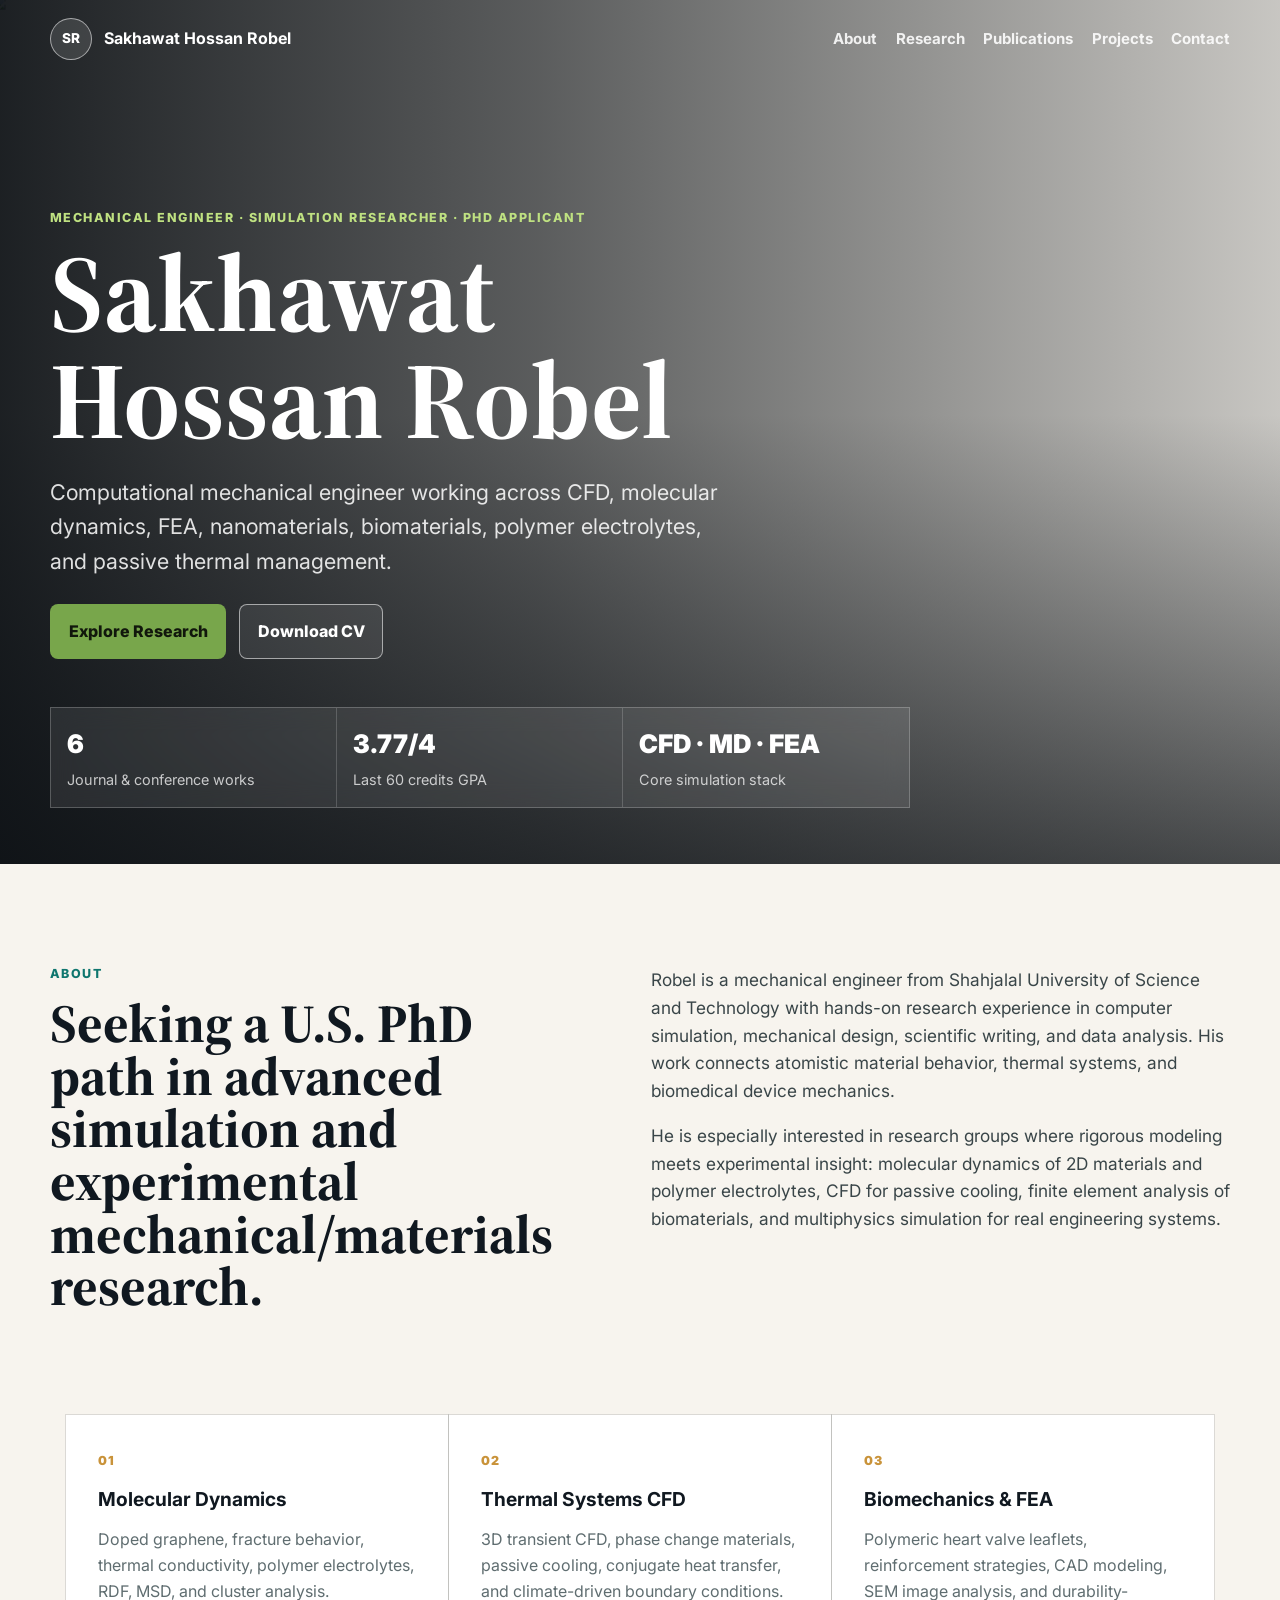
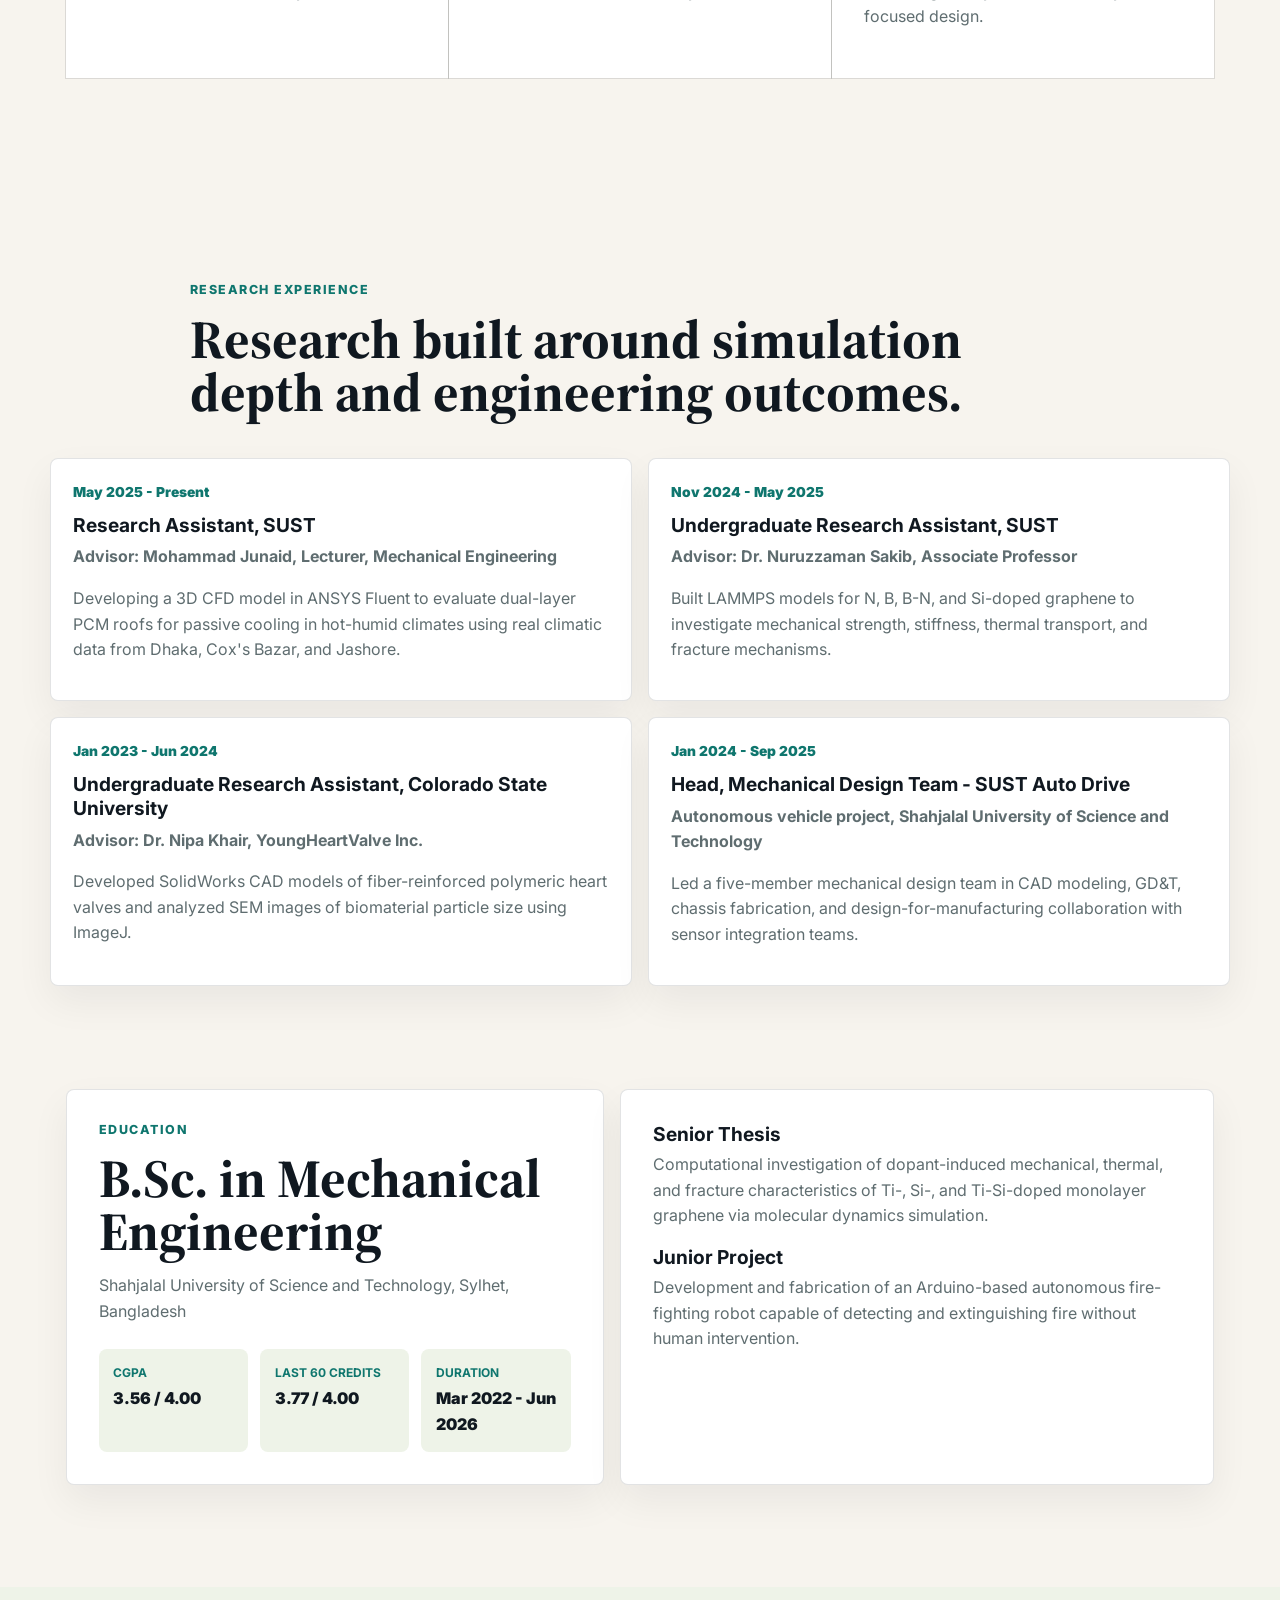
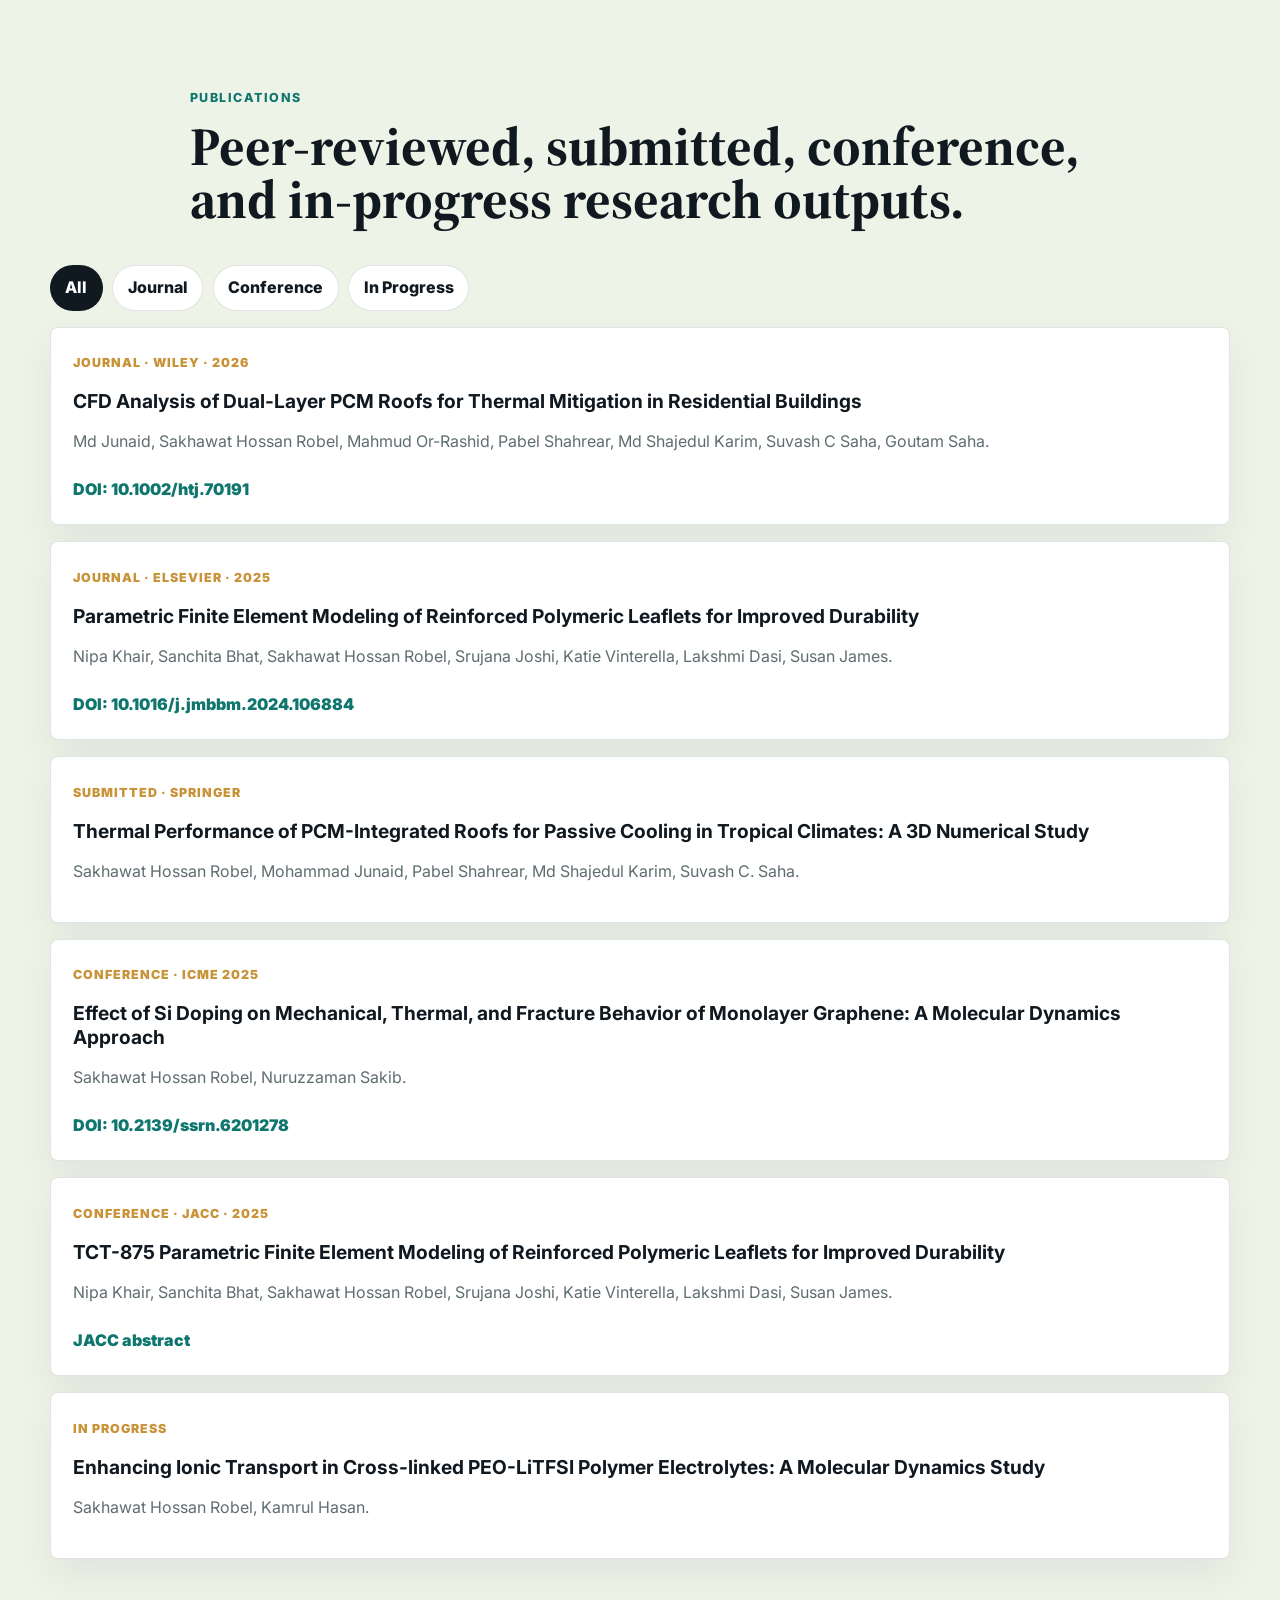
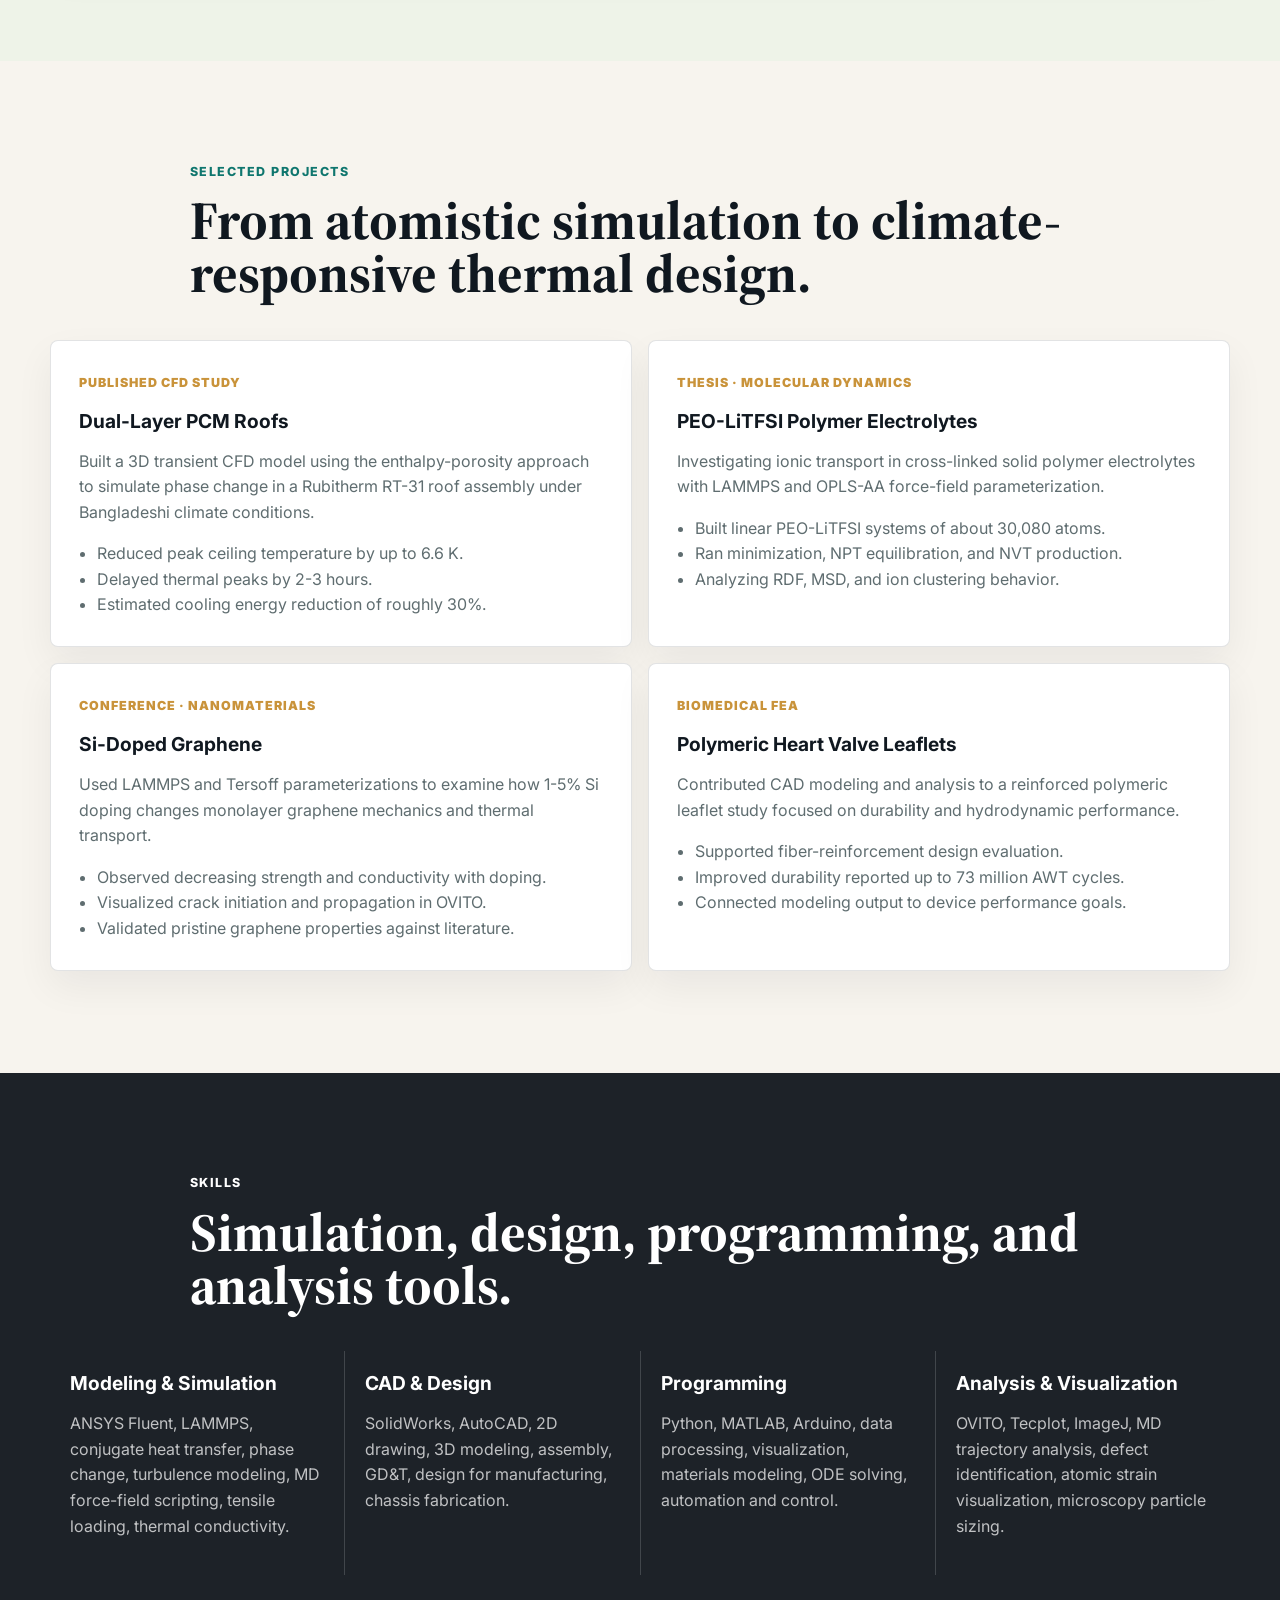
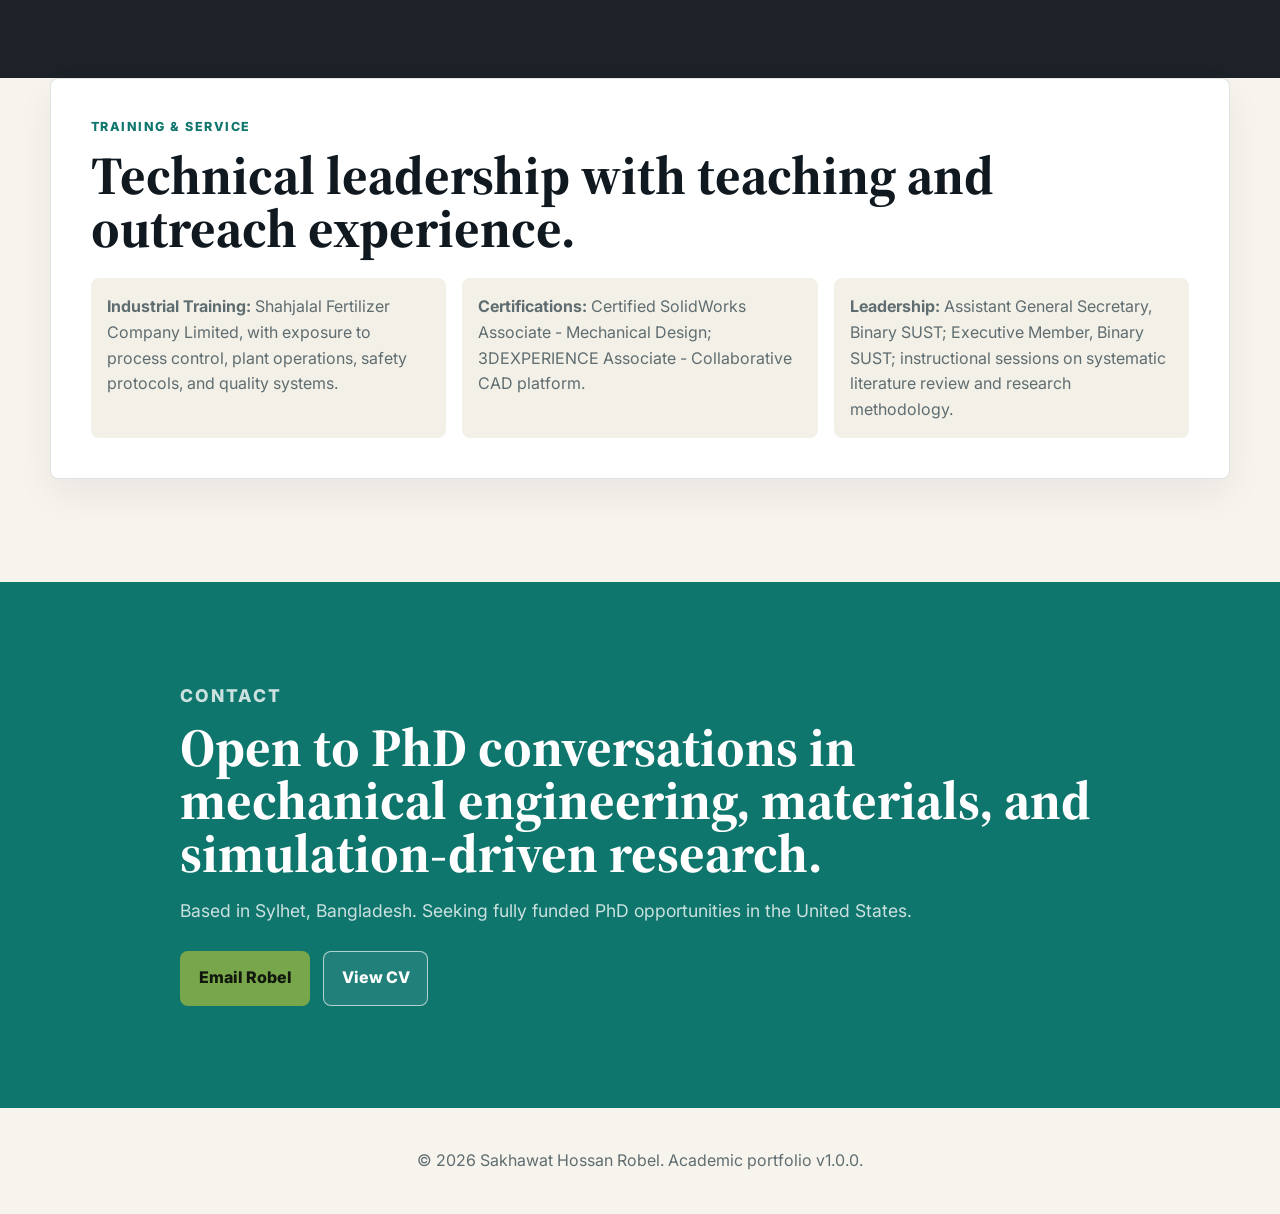
==== index.html @ 5fd3d29b "Add files via upload" ====
<!-- Portfolio website v1.0.0: main document begins. -->
<!DOCTYPE html>
<html lang="en">
<head>
  <meta charset="UTF-8">
  <meta name="viewport" content="width=device-width, initial-scale=1.0">
  <meta name="description" content="Academic portfolio of Sakhawat Hossan Robel, a mechanical engineer focused on CFD, molecular dynamics, finite element analysis, nanomaterials, biomaterials, and thermal systems.">
  <title>Sakhawat Hossan Robel | Mechanical Engineering PhD Portfolio</title>
  <link rel="preconnect" href="https://fonts.googleapis.com">
  <link rel="preconnect" href="https://fonts.gstatic.com" crossorigin>
  <link href="https://fonts.googleapis.com/css2?family=Inter:wght@400;500;600;700;800&family=Source+Serif+4:opsz,wght@8..60,600;8..60,700&display=swap" rel="stylesheet">
  <link rel="stylesheet" href="styles.css">
</head>
<body>
  <a class="skip-link" href="#main">Skip to content</a>

  <header class="site-header" data-header>
    <nav class="nav-shell" aria-label="Primary navigation">
      <a class="brand-mark" href="#home" aria-label="Sakhawat Hossan Robel home">
        <span>SR</span>
        <strong>Sakhawat Hossan Robel</strong>
      </a>
      <button class="nav-toggle" type="button" aria-expanded="false" aria-controls="primary-menu" data-nav-toggle>
        <span></span>
        <span></span>
        <span></span>
      </button>
      <div class="nav-links" id="primary-menu" data-nav-menu>
        <a href="#about">About</a>
        <a href="#research">Research</a>
        <a href="#publications">Publications</a>
        <a href="#projects">Projects</a>
        <a href="#contact">Contact</a>
      </div>
    </nav>
  </header>

  <main id="main">
    <section class="hero" id="home">
      <div class="hero-media" aria-hidden="true">
        <img src="assets/sakhawat-hossan-robel.jpg" alt="">
      </div>
      <div class="hero-overlay"></div>
      <div class="hero-content reveal">
        <p class="eyebrow">Mechanical Engineer · Simulation Researcher · PhD Applicant</p>
        <h1>Sakhawat Hossan Robel</h1>
        <p class="hero-copy">
          Computational mechanical engineer working across CFD, molecular dynamics, FEA, nanomaterials,
          biomaterials, polymer electrolytes, and passive thermal management.
        </p>
        <div class="hero-actions" aria-label="Primary actions">
          <a class="button primary" href="#research">Explore Research</a>
          <a class="button secondary" href="assets/Sakhawat_Hossan_Robel_CV_PhD.pdf" target="_blank" rel="noopener">Download CV</a>
        </div>
        <dl class="hero-stats" aria-label="Academic highlights">
          <div>
            <dt>6</dt>
            <dd>Journal & conference works</dd>
          </div>
          <div>
            <dt>3.77/4</dt>
            <dd>Last 60 credits GPA</dd>
          </div>
          <div>
            <dt>CFD · MD · FEA</dt>
            <dd>Core simulation stack</dd>
          </div>
        </dl>
      </div>
    </section>

    <section class="intro-band" id="about">
      <div class="section-grid">
        <div class="section-heading reveal">
          <p class="eyebrow dark">About</p>
          <h2>Seeking a U.S. PhD path in advanced simulation and experimental mechanical/materials research.</h2>
        </div>
        <div class="intro-copy reveal">
          <p>
            Robel is a mechanical engineer from Shahjalal University of Science and Technology with hands-on
            research experience in computer simulation, mechanical design, scientific writing, and data analysis.
            His work connects atomistic material behavior, thermal systems, and biomedical device mechanics.
          </p>
          <p>
            He is especially interested in research groups where rigorous modeling meets experimental insight:
            molecular dynamics of 2D materials and polymer electrolytes, CFD for passive cooling, finite element
            analysis of biomaterials, and multiphysics simulation for real engineering systems.
          </p>
        </div>
      </div>
    </section>

    <section class="focus-strip" aria-label="Research focus areas">
      <article class="focus-item reveal">
        <span>01</span>
        <h3>Molecular Dynamics</h3>
        <p>Doped graphene, fracture behavior, thermal conductivity, polymer electrolytes, RDF, MSD, and cluster analysis.</p>
      </article>
      <article class="focus-item reveal">
        <span>02</span>
        <h3>Thermal Systems CFD</h3>
        <p>3D transient CFD, phase change materials, passive cooling, conjugate heat transfer, and climate-driven boundary conditions.</p>
      </article>
      <article class="focus-item reveal">
        <span>03</span>
        <h3>Biomechanics & FEA</h3>
        <p>Polymeric heart valve leaflets, reinforcement strategies, CAD modeling, SEM image analysis, and durability-focused design.</p>
      </article>
    </section>

    <section class="section" id="research">
      <div class="section-title reveal">
        <p class="eyebrow dark">Research Experience</p>
        <h2>Research built around simulation depth and engineering outcomes.</h2>
      </div>
      <div class="timeline">
        <article class="timeline-card reveal">
          <time>May 2025 - Present</time>
          <h3>Research Assistant, SUST</h3>
          <p class="meta">Advisor: Mohammad Junaid, Lecturer, Mechanical Engineering</p>
          <p>Developing a 3D CFD model in ANSYS Fluent to evaluate dual-layer PCM roofs for passive cooling in hot-humid climates using real climatic data from Dhaka, Cox's Bazar, and Jashore.</p>
        </article>
        <article class="timeline-card reveal">
          <time>Nov 2024 - May 2025</time>
          <h3>Undergraduate Research Assistant, SUST</h3>
          <p class="meta">Advisor: Dr. Nuruzzaman Sakib, Associate Professor</p>
          <p>Built LAMMPS models for N, B, B-N, and Si-doped graphene to investigate mechanical strength, stiffness, thermal transport, and fracture mechanisms.</p>
        </article>
        <article class="timeline-card reveal">
          <time>Jan 2023 - Jun 2024</time>
          <h3>Undergraduate Research Assistant, Colorado State University</h3>
          <p class="meta">Advisor: Dr. Nipa Khair, YoungHeartValve Inc.</p>
          <p>Developed SolidWorks CAD models of fiber-reinforced polymeric heart valves and analyzed SEM images of biomaterial particle size using ImageJ.</p>
        </article>
        <article class="timeline-card reveal">
          <time>Jan 2024 - Sep 2025</time>
          <h3>Head, Mechanical Design Team - SUST Auto Drive</h3>
          <p class="meta">Autonomous vehicle project, Shahjalal University of Science and Technology</p>
          <p>Led a five-member mechanical design team in CAD modeling, GD&T, chassis fabrication, and design-for-manufacturing collaboration with sensor integration teams.</p>
        </article>
      </div>
    </section>

    <section class="section split-section">
      <div class="education-panel reveal">
        <p class="eyebrow dark">Education</p>
        <h2>B.Sc. in Mechanical Engineering</h2>
        <p>Shahjalal University of Science and Technology, Sylhet, Bangladesh</p>
        <div class="education-grid">
          <div><strong>CGPA</strong><span>3.56 / 4.00</span></div>
          <div><strong>Last 60 Credits</strong><span>3.77 / 4.00</span></div>
          <div><strong>Duration</strong><span>Mar 2022 - Jun 2026</span></div>
        </div>
      </div>
      <div class="thesis-panel reveal">
        <h3>Senior Thesis</h3>
        <p>Computational investigation of dopant-induced mechanical, thermal, and fracture characteristics of Ti-, Si-, and Ti-Si-doped monolayer graphene via molecular dynamics simulation.</p>
        <h3>Junior Project</h3>
        <p>Development and fabrication of an Arduino-based autonomous fire-fighting robot capable of detecting and extinguishing fire without human intervention.</p>
      </div>
    </section>

    <section class="section publication-section" id="publications">
      <div class="section-title reveal">
        <p class="eyebrow dark">Publications</p>
        <h2>Peer-reviewed, submitted, conference, and in-progress research outputs.</h2>
      </div>
      <div class="filter-bar reveal" aria-label="Publication filters">
        <button class="filter active" type="button" data-filter="all">All</button>
        <button class="filter" type="button" data-filter="journal">Journal</button>
        <button class="filter" type="button" data-filter="conference">Conference</button>
        <button class="filter" type="button" data-filter="progress">In Progress</button>
      </div>
      <div class="publication-list">
        <article class="publication reveal" data-category="journal">
          <span>Journal · Wiley · 2026</span>
          <h3>CFD Analysis of Dual-Layer PCM Roofs for Thermal Mitigation in Residential Buildings</h3>
          <p>Md Junaid, Sakhawat Hossan Robel, Mahmud Or-Rashid, Pabel Shahrear, Md Shajedul Karim, Suvash C Saha, Goutam Saha.</p>
          <a href="https://doi.org/10.1002/htj.70191" target="_blank" rel="noopener">DOI: 10.1002/htj.70191</a>
        </article>
        <article class="publication reveal" data-category="journal">
          <span>Journal · Elsevier · 2025</span>
          <h3>Parametric Finite Element Modeling of Reinforced Polymeric Leaflets for Improved Durability</h3>
          <p>Nipa Khair, Sanchita Bhat, Sakhawat Hossan Robel, Srujana Joshi, Katie Vinterella, Lakshmi Dasi, Susan James.</p>
          <a href="https://doi.org/10.1016/j.jmbbm.2024.106884" target="_blank" rel="noopener">DOI: 10.1016/j.jmbbm.2024.106884</a>
        </article>
        <article class="publication reveal" data-category="journal">
          <span>Submitted · Springer</span>
          <h3>Thermal Performance of PCM-Integrated Roofs for Passive Cooling in Tropical Climates: A 3D Numerical Study</h3>
          <p>Sakhawat Hossan Robel, Mohammad Junaid, Pabel Shahrear, Md Shajedul Karim, Suvash C. Saha.</p>
        </article>
        <article class="publication reveal" data-category="conference">
          <span>Conference · ICME 2025</span>
          <h3>Effect of Si Doping on Mechanical, Thermal, and Fracture Behavior of Monolayer Graphene: A Molecular Dynamics Approach</h3>
          <p>Sakhawat Hossan Robel, Nuruzzaman Sakib.</p>
          <a href="https://doi.org/10.2139/ssrn.6201278" target="_blank" rel="noopener">DOI: 10.2139/ssrn.6201278</a>
        </article>
        <article class="publication reveal" data-category="conference">
          <span>Conference · JACC · 2025</span>
          <h3>TCT-875 Parametric Finite Element Modeling of Reinforced Polymeric Leaflets for Improved Durability</h3>
          <p>Nipa Khair, Sanchita Bhat, Sakhawat Hossan Robel, Srujana Joshi, Katie Vinterella, Lakshmi Dasi, Susan James.</p>
          <a href="https://www.jacc.org/doi/abs/10.1016/j.jacc.2025.09.1062" target="_blank" rel="noopener">JACC abstract</a>
        </article>
        <article class="publication reveal" data-category="progress">
          <span>In progress</span>
          <h3>Enhancing Ionic Transport in Cross-linked PEO-LiTFSI Polymer Electrolytes: A Molecular Dynamics Study</h3>
          <p>Sakhawat Hossan Robel, Kamrul Hasan.</p>
        </article>
      </div>
    </section>

    <section class="section project-section" id="projects">
      <div class="section-title reveal">
        <p class="eyebrow dark">Selected Projects</p>
        <h2>From atomistic simulation to climate-responsive thermal design.</h2>
      </div>
      <div class="project-grid">
        <article class="project-card reveal">
          <span>Published CFD Study</span>
          <h3>Dual-Layer PCM Roofs</h3>
          <p>Built a 3D transient CFD model using the enthalpy-porosity approach to simulate phase change in a Rubitherm RT-31 roof assembly under Bangladeshi climate conditions.</p>
          <ul>
            <li>Reduced peak ceiling temperature by up to 6.6 K.</li>
            <li>Delayed thermal peaks by 2-3 hours.</li>
            <li>Estimated cooling energy reduction of roughly 30%.</li>
          </ul>
        </article>
        <article class="project-card reveal">
          <span>Thesis · Molecular Dynamics</span>
          <h3>PEO-LiTFSI Polymer Electrolytes</h3>
          <p>Investigating ionic transport in cross-linked solid polymer electrolytes with LAMMPS and OPLS-AA force-field parameterization.</p>
          <ul>
            <li>Built linear PEO-LiTFSI systems of about 30,080 atoms.</li>
            <li>Ran minimization, NPT equilibration, and NVT production.</li>
            <li>Analyzing RDF, MSD, and ion clustering behavior.</li>
          </ul>
        </article>
        <article class="project-card reveal">
          <span>Conference · Nanomaterials</span>
          <h3>Si-Doped Graphene</h3>
          <p>Used LAMMPS and Tersoff parameterizations to examine how 1-5% Si doping changes monolayer graphene mechanics and thermal transport.</p>
          <ul>
            <li>Observed decreasing strength and conductivity with doping.</li>
            <li>Visualized crack initiation and propagation in OVITO.</li>
            <li>Validated pristine graphene properties against literature.</li>
          </ul>
        </article>
        <article class="project-card reveal">
          <span>Biomedical FEA</span>
          <h3>Polymeric Heart Valve Leaflets</h3>
          <p>Contributed CAD modeling and analysis to a reinforced polymeric leaflet study focused on durability and hydrodynamic performance.</p>
          <ul>
            <li>Supported fiber-reinforcement design evaluation.</li>
            <li>Improved durability reported up to 73 million AWT cycles.</li>
            <li>Connected modeling output to device performance goals.</li>
          </ul>
        </article>
      </div>
    </section>

    <section class="section skills-section">
      <div class="section-title reveal">
        <p class="eyebrow dark">Skills</p>
        <h2>Simulation, design, programming, and analysis tools.</h2>
      </div>
      <div class="skills-grid reveal">
        <div>
          <h3>Modeling & Simulation</h3>
          <p>ANSYS Fluent, LAMMPS, conjugate heat transfer, phase change, turbulence modeling, MD force-field scripting, tensile loading, thermal conductivity.</p>
        </div>
        <div>
          <h3>CAD & Design</h3>
          <p>SolidWorks, AutoCAD, 2D drawing, 3D modeling, assembly, GD&T, design for manufacturing, chassis fabrication.</p>
        </div>
        <div>
          <h3>Programming</h3>
          <p>Python, MATLAB, Arduino, data processing, visualization, materials modeling, ODE solving, automation and control.</p>
        </div>
        <div>
          <h3>Analysis & Visualization</h3>
          <p>OVITO, Tecplot, ImageJ, MD trajectory analysis, defect identification, atomic strain visualization, microscopy particle sizing.</p>
        </div>
      </div>
    </section>

    <section class="section credential-section">
      <div class="credential-card reveal">
        <p class="eyebrow dark">Training & Service</p>
        <h2>Technical leadership with teaching and outreach experience.</h2>
        <div class="credential-list">
          <p><strong>Industrial Training:</strong> Shahjalal Fertilizer Company Limited, with exposure to process control, plant operations, safety protocols, and quality systems.</p>
          <p><strong>Certifications:</strong> Certified SolidWorks Associate - Mechanical Design; 3DEXPERIENCE Associate - Collaborative CAD platform.</p>
          <p><strong>Leadership:</strong> Assistant General Secretary, Binary SUST; Executive Member, Binary SUST; instructional sessions on systematic literature review and research methodology.</p>
        </div>
      </div>
    </section>

    <section class="contact-section" id="contact">
      <div class="contact-inner reveal">
        <p class="eyebrow">Contact</p>
        <h2>Open to PhD conversations in mechanical engineering, materials, and simulation-driven research.</h2>
        <p>Based in Sylhet, Bangladesh. Seeking fully funded PhD opportunities in the United States.</p>
        <div class="contact-actions">
          <a class="button primary" href="mailto:sakhawathossanrobel@gmail.com">Email Robel</a>
          <a class="button secondary light" href="assets/Sakhawat_Hossan_Robel_CV_PhD.pdf" target="_blank" rel="noopener">View CV</a>
        </div>
      </div>
    </section>
  </main>

  <footer class="site-footer">
    <p>© <span data-year></span> Sakhawat Hossan Robel. Academic portfolio v1.0.0.</p>
  </footer>

  <script src="script.js"></script>
</body>
</html>
<!-- Portfolio website v1.0.0: main document ends. -->
---- styles.css ----
/* Portfolio website v1.0.0: visual system begins. */
:root {
  --ink: #101820;
  --muted: #5f6d70;
  --paper: #f7f4ee;
  --surface: #ffffff;
  --line: rgba(16, 24, 32, 0.12);
  --green: #78a64b;
  --teal: #0f766e;
  --gold: #c9933a;
  --charcoal: #1d2228;
  --shadow: 0 24px 70px rgba(16, 24, 32, 0.14);
  --radius: 8px;
}

* {
  box-sizing: border-box;
}

html {
  scroll-behavior: smooth;
}

body {
  margin: 0;
  color: var(--ink);
  background: var(--paper);
  font-family: "Inter", system-ui, -apple-system, BlinkMacSystemFont, "Segoe UI", sans-serif;
  line-height: 1.6;
}

img {
  max-width: 100%;
  display: block;
}

a {
  color: inherit;
  text-decoration: none;
}

.skip-link {
  position: fixed;
  left: 1rem;
  top: -4rem;
  z-index: 50;
  padding: 0.75rem 1rem;
  background: var(--ink);
  color: white;
  border-radius: var(--radius);
}

.skip-link:focus {
  top: 1rem;
}

.site-header {
  position: fixed;
  top: 0;
  left: 0;
  right: 0;
  z-index: 40;
  transition: background 0.25s ease, box-shadow 0.25s ease;
}

.site-header.scrolled {
  background: rgba(247, 244, 238, 0.92);
  backdrop-filter: blur(18px);
  box-shadow: 0 8px 24px rgba(16, 24, 32, 0.08);
}

.nav-shell {
  width: min(1180px, calc(100% - 2rem));
  margin: 0 auto;
  min-height: 78px;
  display: flex;
  align-items: center;
  justify-content: space-between;
  gap: 1rem;
}

.brand-mark {
  display: inline-flex;
  align-items: center;
  gap: 0.75rem;
  font-weight: 800;
  color: white;
}

.site-header.scrolled .brand-mark {
  color: var(--ink);
}

.brand-mark span {
  width: 42px;
  height: 42px;
  display: grid;
  place-items: center;
  border: 1px solid rgba(255, 255, 255, 0.55);
  border-radius: 50%;
  background: rgba(255, 255, 255, 0.12);
  font-size: 0.85rem;
}

.site-header.scrolled .brand-mark span {
  border-color: var(--line);
  background: white;
}

.nav-links {
  display: flex;
  align-items: center;
  gap: 1.15rem;
  color: rgba(255, 255, 255, 0.88);
  font-size: 0.94rem;
  font-weight: 700;
}

.site-header.scrolled .nav-links {
  color: var(--ink);
}

.nav-links a {
  position: relative;
  padding: 0.4rem 0;
}

.nav-links a::after {
  content: "";
  position: absolute;
  left: 0;
  right: 0;
  bottom: 0;
  height: 2px;
  transform: scaleX(0);
  transform-origin: left;
  background: var(--green);
  transition: transform 0.2s ease;
}

.nav-links a:hover::after,
.nav-links a:focus-visible::after {
  transform: scaleX(1);
}

.nav-toggle {
  display: none;
  width: 44px;
  height: 44px;
  border: 1px solid rgba(255, 255, 255, 0.4);
  background: rgba(255, 255, 255, 0.12);
  border-radius: 50%;
  padding: 0.65rem;
}

.nav-toggle span {
  display: block;
  height: 2px;
  margin: 5px 0;
  background: white;
}

.site-header.scrolled .nav-toggle {
  border-color: var(--line);
  background: white;
}

.site-header.scrolled .nav-toggle span {
  background: var(--ink);
}

.hero {
  min-height: 96vh;
  position: relative;
  display: grid;
  align-items: end;
  overflow: hidden;
  padding: 8.5rem 1rem 3.5rem;
  color: white;
}

.hero-media,
.hero-overlay {
  position: absolute;
  inset: 0;
}

.hero-media img {
  width: 100%;
  height: 100%;
  object-fit: cover;
  object-position: 64% 43%;
  transform: scale(1.02);
}

.hero-overlay {
  background:
    linear-gradient(90deg, rgba(10, 14, 18, 0.92) 0%, rgba(10, 14, 18, 0.66) 42%, rgba(10, 14, 18, 0.2) 100%),
    linear-gradient(0deg, rgba(10, 14, 18, 0.68) 0%, rgba(10, 14, 18, 0) 52%);
}

.hero-content {
  position: relative;
  z-index: 2;
  width: min(1180px, 100%);
  margin: 0 auto;
}

.eyebrow {
  margin: 0 0 0.85rem;
  color: #bfe181;
  font-size: 0.78rem;
  line-height: 1.35;
  font-weight: 800;
  letter-spacing: 0.12em;
  text-transform: uppercase;
}

.eyebrow.dark {
  color: var(--teal);
}

h1,
h2,
h3,
p {
  overflow-wrap: anywhere;
}

h1,
h2 {
  font-family: "Source Serif 4", Georgia, serif;
  line-height: 0.98;
}

h1 {
  max-width: 760px;
  margin: 0;
  font-size: clamp(3.8rem, 8.5vw, 8.8rem);
}

h2 {
  margin: 0;
  font-size: clamp(2.1rem, 4.2vw, 4.7rem);
}

h3 {
  margin: 0;
  font-size: 1.2rem;
  line-height: 1.25;
}

.hero-copy {
  max-width: 690px;
  margin: 1.35rem 0 0;
  color: rgba(255, 255, 255, 0.86);
  font-size: clamp(1.05rem, 1.8vw, 1.35rem);
}

.hero-actions,
.contact-actions {
  display: flex;
  flex-wrap: wrap;
  gap: 0.8rem;
  margin-top: 1.6rem;
}

.button {
  display: inline-flex;
  align-items: center;
  justify-content: center;
  min-height: 46px;
  padding: 0.85rem 1.1rem;
  border-radius: var(--radius);
  font-weight: 800;
  border: 1px solid transparent;
}

.button.primary {
  background: var(--green);
  color: #11170c;
}

.button.secondary {
  border-color: rgba(255, 255, 255, 0.55);
  color: white;
  background: rgba(255, 255, 255, 0.08);
}

.button.secondary.light {
  border-color: rgba(255, 255, 255, 0.65);
}

.hero-stats {
  display: grid;
  grid-template-columns: repeat(3, minmax(0, 1fr));
  max-width: 860px;
  gap: 0;
  margin: 3rem 0 0;
  border: 1px solid rgba(255, 255, 255, 0.22);
  background: rgba(255, 255, 255, 0.09);
  backdrop-filter: blur(12px);
}

.hero-stats div {
  padding: 1rem;
  border-right: 1px solid rgba(255, 255, 255, 0.18);
}

.hero-stats div:last-child {
  border-right: 0;
}

.hero-stats dt {
  font-size: clamp(1.2rem, 2vw, 1.8rem);
  font-weight: 900;
}

.hero-stats dd {
  margin: 0.2rem 0 0;
  color: rgba(255, 255, 255, 0.74);
  font-size: 0.9rem;
}

.intro-band,
.section,
.focus-strip,
.contact-section {
  padding: clamp(4rem, 8vw, 7rem) 1rem;
}

.section-grid,
.section-title,
.timeline,
.publication-list,
.project-grid,
.skills-grid,
.credential-card,
.contact-inner,
.split-section,
.focus-strip {
  width: min(1180px, 100%);
  margin: 0 auto;
}

.section-grid {
  display: grid;
  grid-template-columns: 0.95fr 1.05fr;
  gap: clamp(2rem, 6vw, 5rem);
  align-items: start;
}

.intro-copy {
  font-size: 1.08rem;
  color: #394548;
}

.intro-copy p:first-child {
  margin-top: 0;
}

.focus-strip {
  display: grid;
  grid-template-columns: repeat(3, minmax(0, 1fr));
  gap: 1px;
  padding-top: 0;
}

.focus-item {
  background: var(--surface);
  padding: clamp(1.35rem, 3vw, 2rem);
  box-shadow: 0 0 0 1px var(--line);
}

.focus-item span,
.publication span,
.project-card span {
  display: inline-block;
  margin-bottom: 1rem;
  color: var(--gold);
  font-size: 0.78rem;
  font-weight: 900;
  letter-spacing: 0.08em;
  text-transform: uppercase;
}

.focus-item p,
.timeline-card p,
.publication p,
.project-card p,
.project-card li,
.skills-grid p,
.credential-list p,
.thesis-panel p,
.education-panel p,
.contact-inner p {
  color: var(--muted);
}

.section-title {
  max-width: 900px;
  margin-bottom: 2.5rem;
}

.timeline {
  display: grid;
  grid-template-columns: repeat(2, minmax(0, 1fr));
  gap: 1rem;
}

.timeline-card,
.publication,
.project-card,
.education-panel,
.thesis-panel,
.credential-card {
  background: var(--surface);
  border: 1px solid var(--line);
  border-radius: var(--radius);
  box-shadow: 0 16px 38px rgba(16, 24, 32, 0.06);
}

.timeline-card {
  padding: 1.35rem;
}

.timeline-card time {
  display: block;
  margin-bottom: 0.65rem;
  color: var(--teal);
  font-weight: 900;
  font-size: 0.86rem;
}

.meta {
  margin-top: 0.45rem;
  font-weight: 700;
}

.split-section {
  display: grid;
  grid-template-columns: 0.95fr 1.05fr;
  gap: 1rem;
  padding-top: 0;
}

.education-panel,
.thesis-panel {
  padding: clamp(1.35rem, 3vw, 2rem);
}

.education-grid {
  display: grid;
  grid-template-columns: repeat(3, minmax(0, 1fr));
  gap: 0.75rem;
  margin-top: 1.5rem;
}

.education-grid div {
  padding: 0.9rem;
  background: #eef3e8;
  border-radius: var(--radius);
}

.education-grid strong,
.education-grid span {
  display: block;
}

.education-grid strong {
  font-size: 0.75rem;
  text-transform: uppercase;
  color: var(--teal);
}

.education-grid span {
  margin-top: 0.25rem;
  font-weight: 900;
}

.thesis-panel h3 + p {
  margin-top: 0.4rem;
}

.publication-section {
  background: #eef3e8;
}

.filter-bar {
  width: min(1180px, 100%);
  margin: 0 auto 1rem;
  display: flex;
  flex-wrap: wrap;
  gap: 0.6rem;
}

.filter {
  min-height: 40px;
  border: 1px solid var(--line);
  border-radius: 999px;
  padding: 0.55rem 0.9rem;
  background: white;
  color: var(--ink);
  font: inherit;
  font-weight: 800;
  cursor: pointer;
}

.filter.active {
  background: var(--ink);
  color: white;
}

.publication-list {
  display: grid;
  gap: 1rem;
}

.publication {
  padding: 1.35rem;
  transition: transform 0.2s ease, opacity 0.2s ease;
}

.publication.is-hidden {
  display: none;
}

.publication a {
  display: inline-flex;
  margin-top: 0.4rem;
  color: var(--teal);
  font-weight: 900;
}

.project-grid {
  display: grid;
  grid-template-columns: repeat(2, minmax(0, 1fr));
  gap: 1rem;
}

.project-card {
  padding: clamp(1.35rem, 3vw, 1.75rem);
}

.project-card ul {
  margin: 1rem 0 0;
  padding-left: 1.1rem;
}

.skills-section {
  background: var(--charcoal);
  color: white;
}

.skills-section .section-title h2,
.skills-section .eyebrow {
  color: white;
}

.skills-grid {
  display: grid;
  grid-template-columns: repeat(4, minmax(0, 1fr));
  gap: 1px;
  background: rgba(255, 255, 255, 0.16);
}

.skills-grid div {
  background: var(--charcoal);
  padding: 1.25rem;
}

.skills-grid p {
  color: rgba(255, 255, 255, 0.72);
}

.credential-section {
  padding-top: 0;
}

.credential-card {
  padding: clamp(1.5rem, 4vw, 2.5rem);
}

.credential-list {
  display: grid;
  grid-template-columns: repeat(3, minmax(0, 1fr));
  gap: 1rem;
  margin-top: 1.5rem;
}

.credential-list p {
  margin: 0;
  padding: 1rem;
  background: #f3f0e8;
  border-radius: var(--radius);
}

.contact-section {
  background: var(--teal);
  color: white;
}

.contact-inner {
  max-width: 920px;
}

.contact-inner h2 {
  color: white;
}

.contact-inner p {
  color: rgba(255, 255, 255, 0.78);
  font-size: 1.1rem;
}

.site-footer {
  padding: 1.5rem 1rem;
  text-align: center;
  color: var(--muted);
  background: var(--paper);
}

.reveal {
  opacity: 0;
  transform: translateY(18px);
  transition: opacity 0.65s ease, transform 0.65s ease;
}

.reveal.visible {
  opacity: 1;
  transform: translateY(0);
}

@media (max-width: 920px) {
  .nav-toggle {
    display: block;
  }

  .nav-links {
    position: fixed;
    left: 1rem;
    right: 1rem;
    top: 78px;
    display: none;
    flex-direction: column;
    align-items: stretch;
    gap: 0;
    padding: 0.8rem;
    background: white;
    color: var(--ink);
    border-radius: var(--radius);
    box-shadow: var(--shadow);
  }

  .nav-links.open {
    display: flex;
  }

  .nav-links a {
    padding: 0.8rem;
  }

  .hero {
    min-height: 92vh;
  }

  .hero-media img {
    object-position: 68% 50%;
  }

  .section-grid,
  .split-section,
  .timeline,
  .project-grid,
  .credential-list {
    grid-template-columns: 1fr;
  }

  .focus-strip,
  .skills-grid {
    grid-template-columns: repeat(2, minmax(0, 1fr));
  }
}

@media (max-width: 640px) {
  .brand-mark strong {
    max-width: 190px;
    line-height: 1.1;
  }

  .hero {
    min-height: 96vh;
    padding-top: 7.5rem;
  }

  .hero-overlay {
    background:
      linear-gradient(90deg, rgba(10, 14, 18, 0.96) 0%, rgba(10, 14, 18, 0.74) 100%),
      linear-gradient(0deg, rgba(10, 14, 18, 0.72) 0%, rgba(10, 14, 18, 0) 52%);
  }

  .hero-media img {
    object-position: 72% 50%;
  }

  .hero-stats,
  .education-grid,
  .focus-strip,
  .skills-grid {
    grid-template-columns: 1fr;
  }

  .hero-stats div {
    border-right: 0;
    border-bottom: 1px solid rgba(255, 255, 255, 0.18);
  }

  .hero-stats div:last-child {
    border-bottom: 0;
  }

  h1 {
    font-size: clamp(3rem, 18vw, 5rem);
  }

  h2 {
    font-size: clamp(2rem, 12vw, 3.2rem);
  }
}

@media (prefers-reduced-motion: reduce) {
  *,
  *::before,
  *::after {
    scroll-behavior: auto !important;
    transition: none !important;
  }

  .reveal {
    opacity: 1;
    transform: none;
  }
}
/* Portfolio website v1.0.0: visual system ends. */
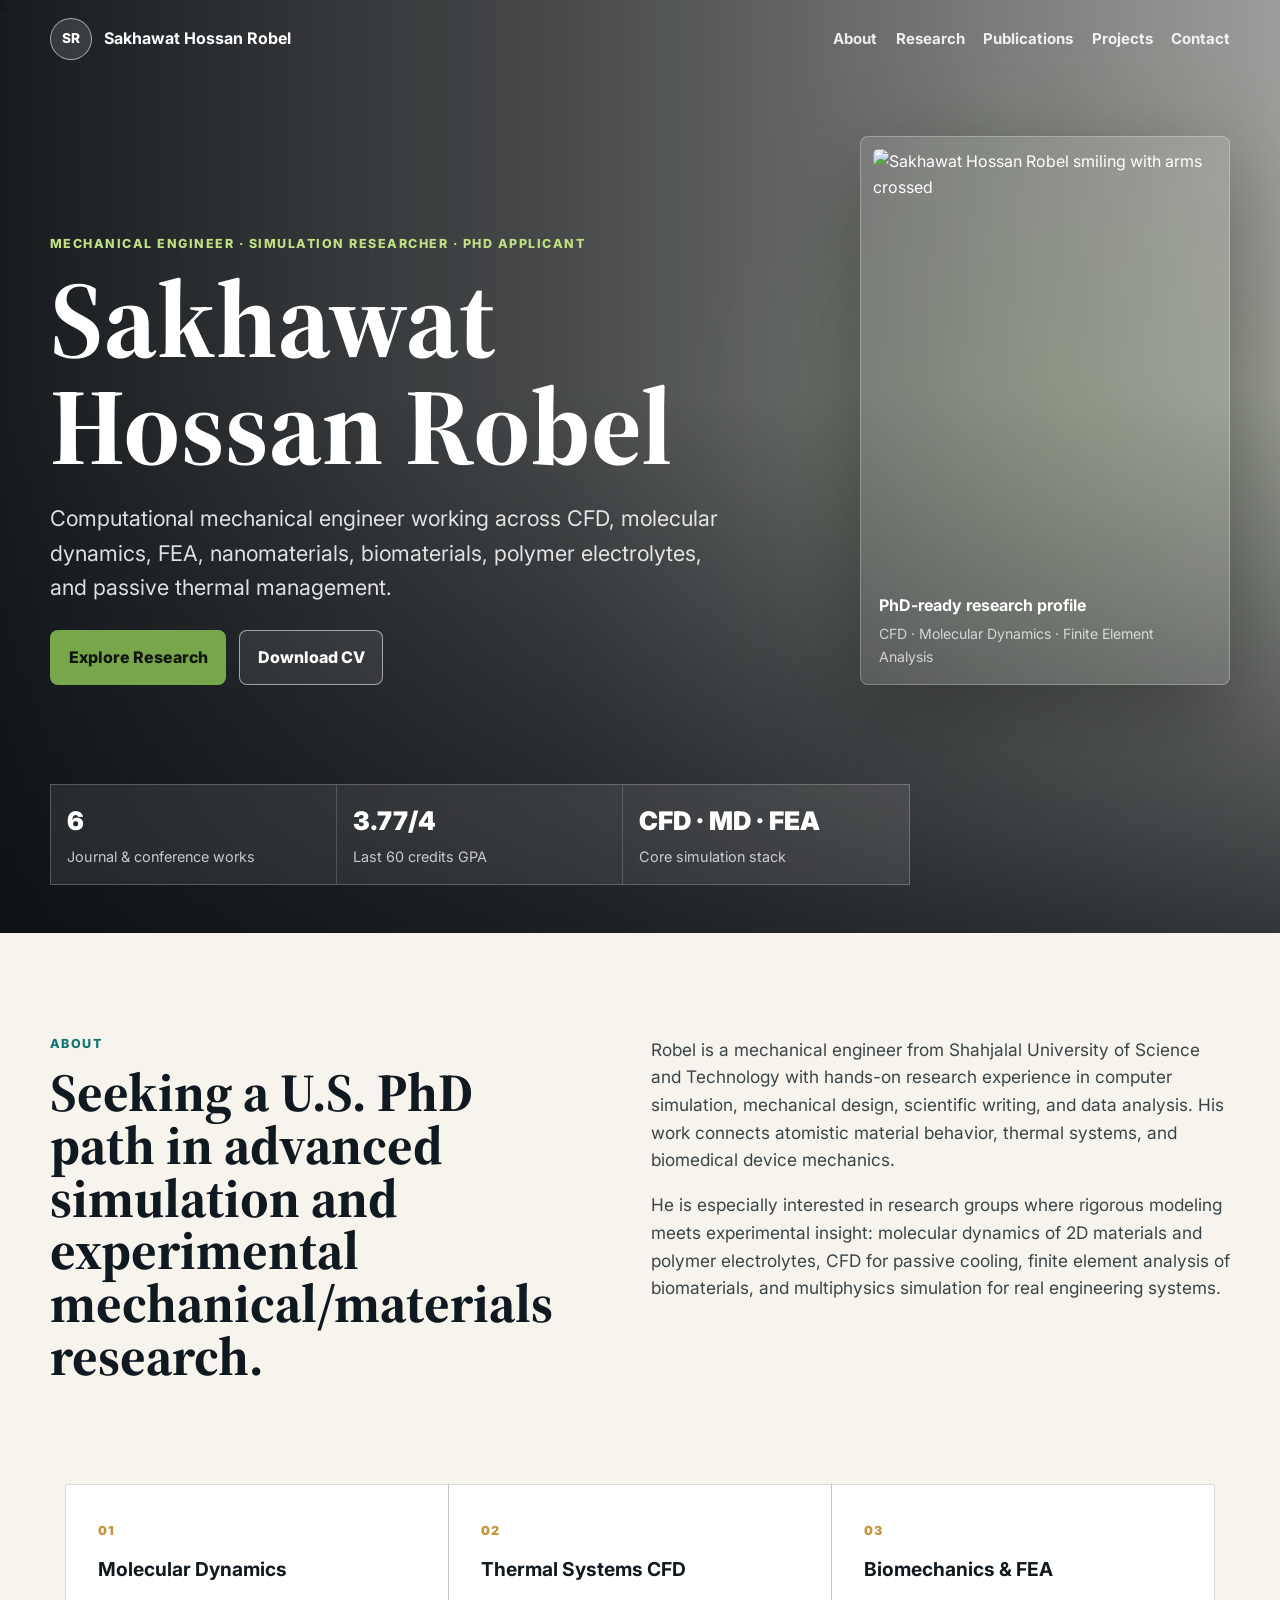
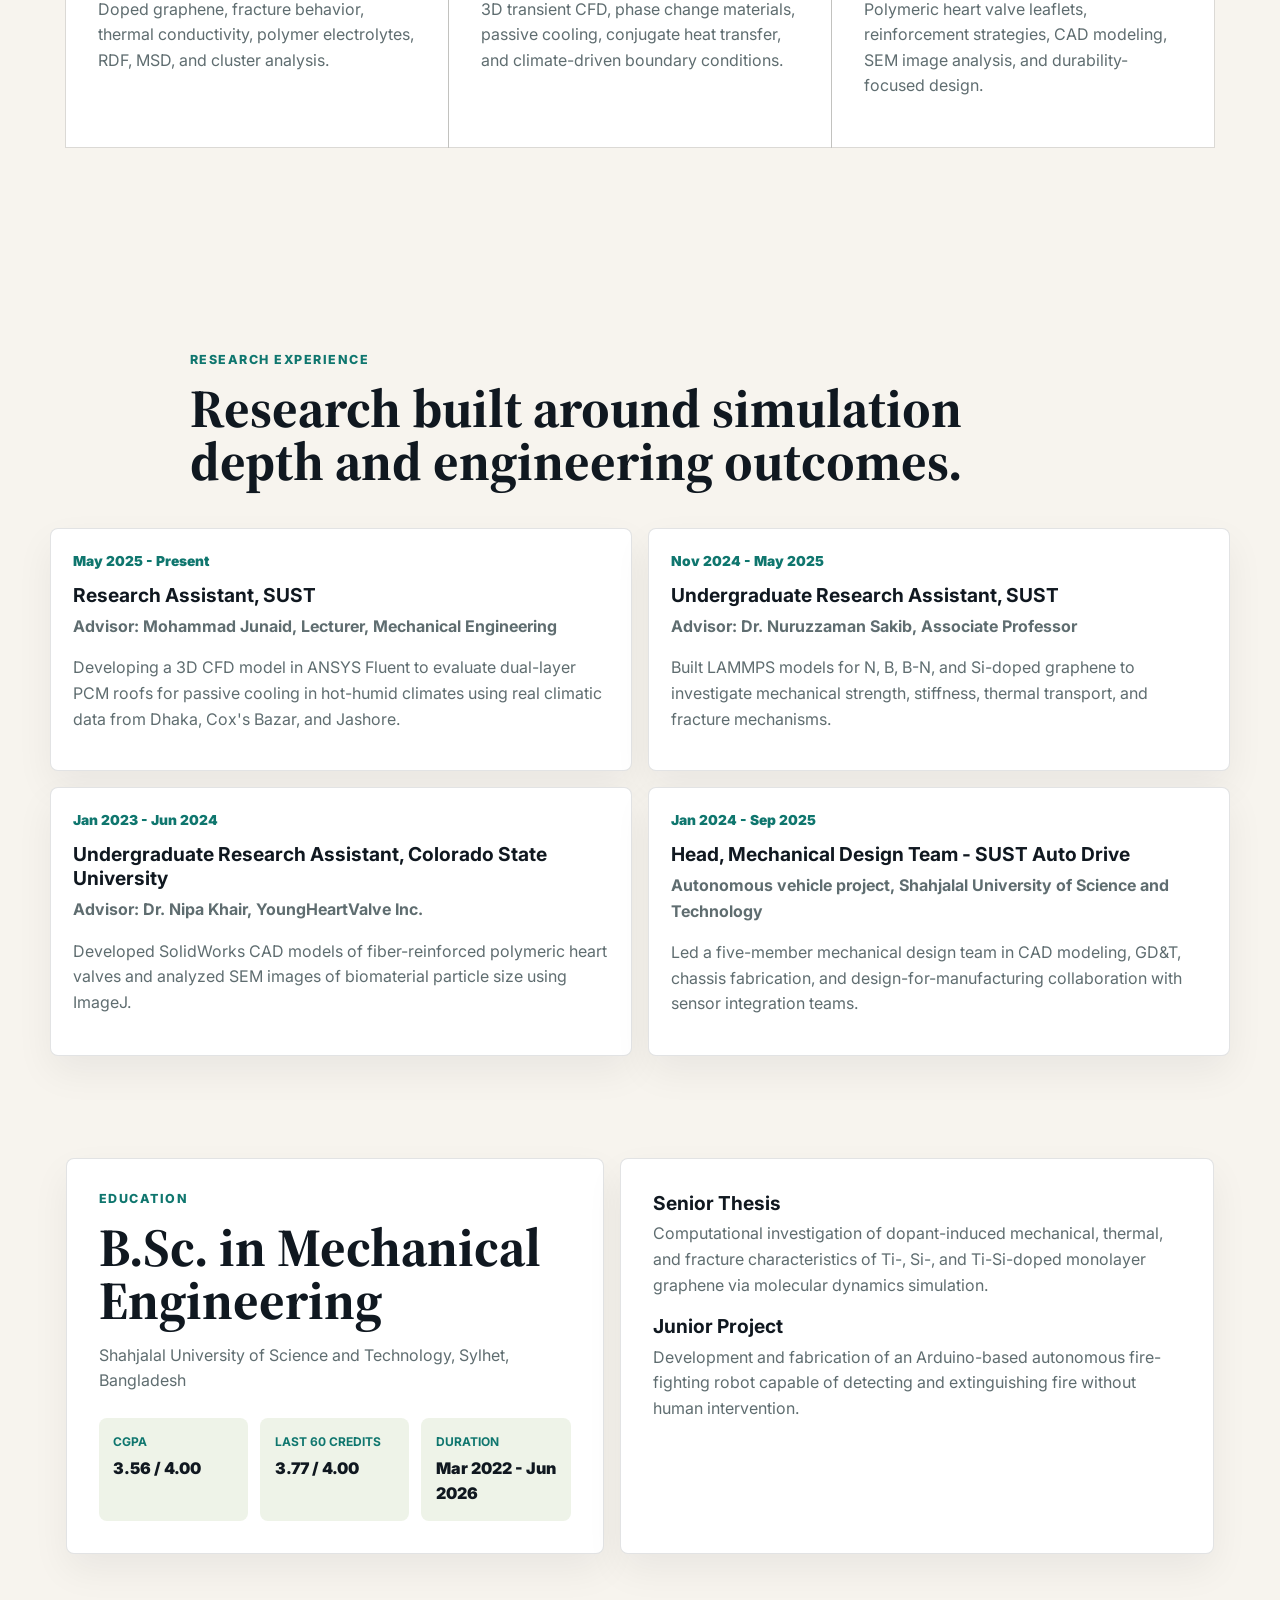
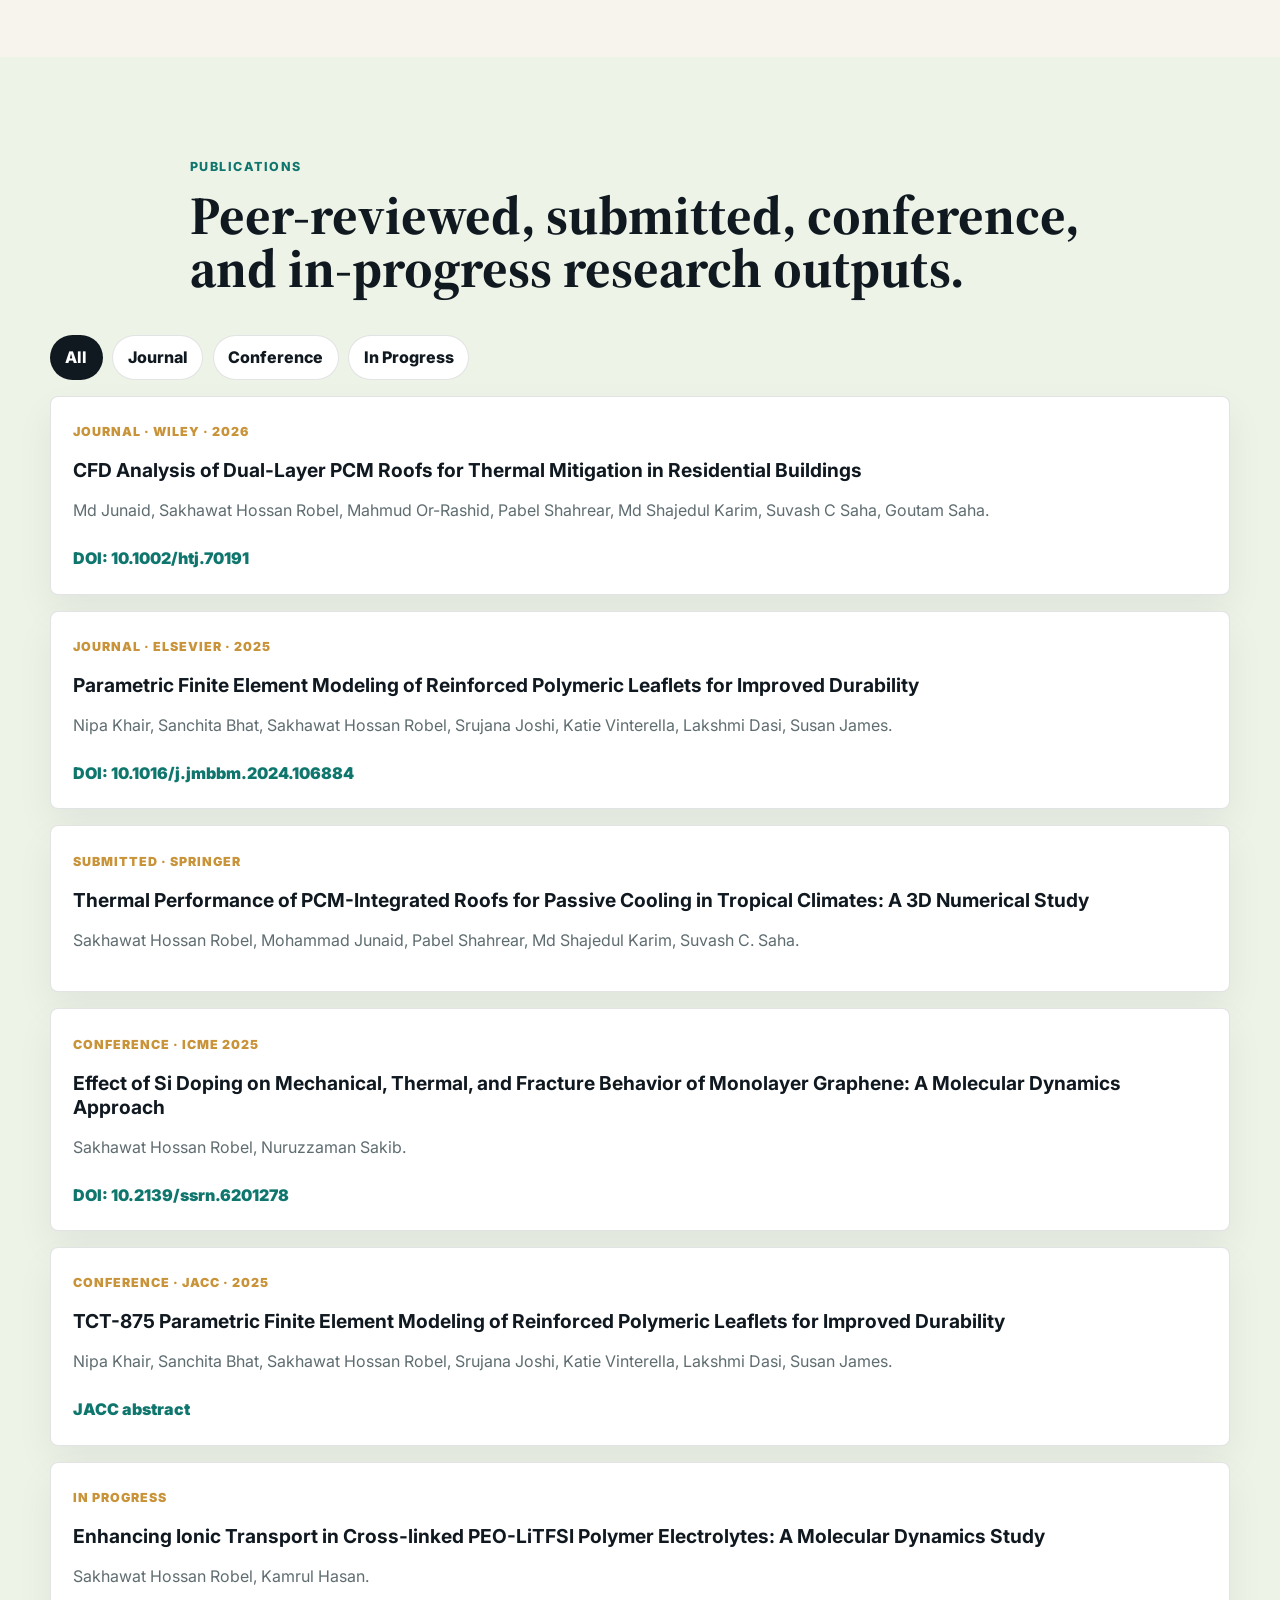
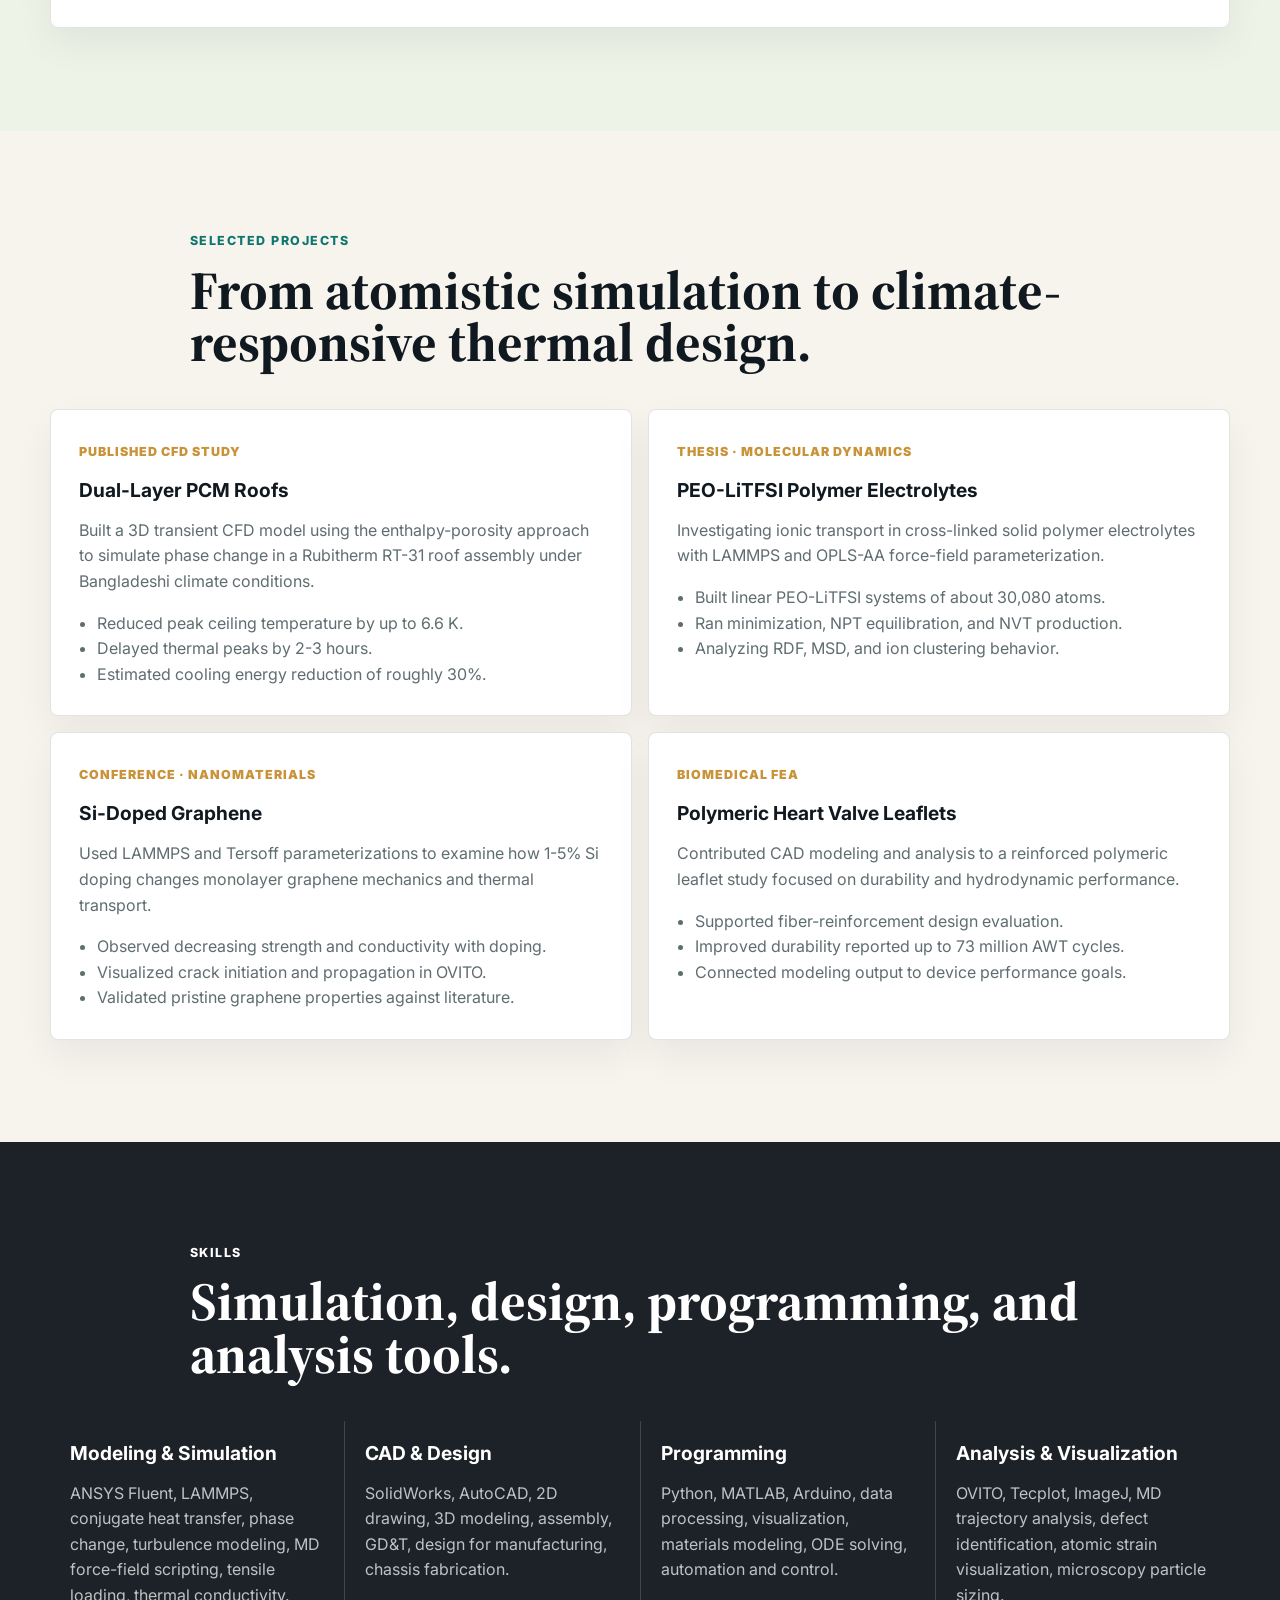
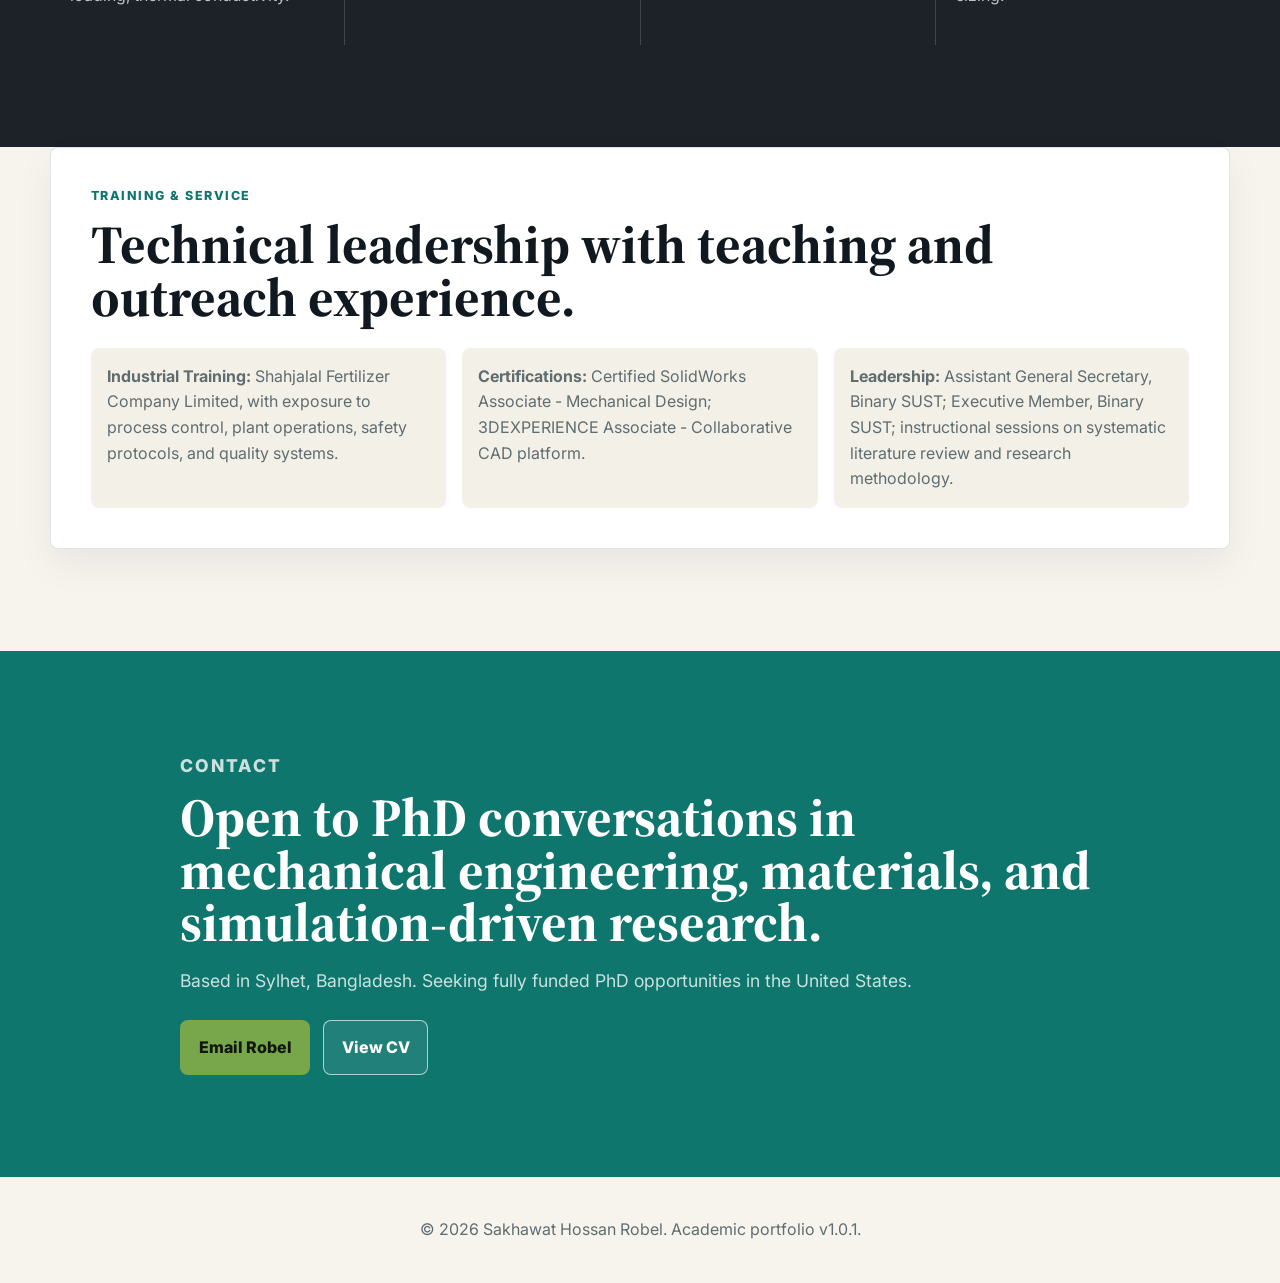
==== commit 77abc895: "Add files via upload" ====
--- a/index.html
+++ b/index.html
@@ -1,4 +1,4 @@
-<!-- Portfolio website v1.0.0: main document begins. -->
+<!-- Portfolio website v1.0.1: main document begins. -->
 <!DOCTYPE html>
 <html lang="en">
 <head>
@@ -42,16 +42,25 @@
       </div>
       <div class="hero-overlay"></div>
       <div class="hero-content reveal">
-        <p class="eyebrow">Mechanical Engineer · Simulation Researcher · PhD Applicant</p>
-        <h1>Sakhawat Hossan Robel</h1>
-        <p class="hero-copy">
-          Computational mechanical engineer working across CFD, molecular dynamics, FEA, nanomaterials,
-          biomaterials, polymer electrolytes, and passive thermal management.
-        </p>
-        <div class="hero-actions" aria-label="Primary actions">
-          <a class="button primary" href="#research">Explore Research</a>
-          <a class="button secondary" href="assets/Sakhawat_Hossan_Robel_CV_PhD.pdf" target="_blank" rel="noopener">Download CV</a>
-        </div>
+        <div class="hero-text">
+          <p class="eyebrow">Mechanical Engineer · Simulation Researcher · PhD Applicant</p>
+          <h1>Sakhawat Hossan Robel</h1>
+          <p class="hero-copy">
+            Computational mechanical engineer working across CFD, molecular dynamics, FEA, nanomaterials,
+            biomaterials, polymer electrolytes, and passive thermal management.
+          </p>
+          <div class="hero-actions" aria-label="Primary actions">
+            <a class="button primary" href="#research">Explore Research</a>
+            <a class="button secondary" href="assets/Sakhawat_Hossan_Robel_CV_PhD.pdf" target="_blank" rel="noopener">Download CV</a>
+          </div>
+        </div>
+        <aside class="portrait-card" aria-label="Portrait and profile summary">
+          <img src="assets/sakhawat-hossan-robel.jpg" alt="Sakhawat Hossan Robel smiling with arms crossed">
+          <div>
+            <strong>PhD-ready research profile</strong>
+            <span>CFD · Molecular Dynamics · Finite Element Analysis</span>
+          </div>
+        </aside>
         <dl class="hero-stats" aria-label="Academic highlights">
           <div>
             <dt>6</dt>
@@ -309,10 +318,10 @@
   </main>
 
   <footer class="site-footer">
-    <p>© <span data-year></span> Sakhawat Hossan Robel. Academic portfolio v1.0.0.</p>
+    <p>© <span data-year></span> Sakhawat Hossan Robel. Academic portfolio v1.0.1.</p>
   </footer>
 
   <script src="script.js"></script>
 </body>
 </html>
-<!-- Portfolio website v1.0.0: main document ends. -->
+<!-- Portfolio website v1.0.1: main document ends. -->
--- a/styles.css
+++ b/styles.css
@@ -1,4 +1,4 @@
-/* Portfolio website v1.0.0: visual system begins. */
+/* Portfolio website v1.0.1: visual system begins. */
 :root {
   --ink: #101820;
   --muted: #5f6d70;
@@ -173,9 +173,9 @@
   min-height: 96vh;
   position: relative;
   display: grid;
-  align-items: end;
+  align-items: center;
   overflow: hidden;
-  padding: 8.5rem 1rem 3.5rem;
+  padding: 8.5rem 1rem 3rem;
   color: white;
 }
 
@@ -189,14 +189,16 @@
   width: 100%;
   height: 100%;
   object-fit: cover;
-  object-position: 64% 43%;
+  object-position: 72% 42%;
   transform: scale(1.02);
+  filter: saturate(1.05);
 }
 
 .hero-overlay {
   background:
-    linear-gradient(90deg, rgba(10, 14, 18, 0.92) 0%, rgba(10, 14, 18, 0.66) 42%, rgba(10, 14, 18, 0.2) 100%),
-    linear-gradient(0deg, rgba(10, 14, 18, 0.68) 0%, rgba(10, 14, 18, 0) 52%);
+    radial-gradient(circle at 84% 44%, rgba(120, 166, 75, 0.18), rgba(120, 166, 75, 0) 32%),
+    linear-gradient(90deg, rgba(10, 14, 18, 0.94) 0%, rgba(10, 14, 18, 0.74) 44%, rgba(10, 14, 18, 0.38) 100%),
+    linear-gradient(0deg, rgba(10, 14, 18, 0.72) 0%, rgba(10, 14, 18, 0) 58%);
 }
 
 .hero-content {
@@ -204,6 +206,14 @@
   z-index: 2;
   width: min(1180px, 100%);
   margin: 0 auto;
+  display: grid;
+  grid-template-columns: minmax(0, 1.05fr) minmax(280px, 0.62fr);
+  gap: clamp(1.5rem, 4vw, 4rem);
+  align-items: end;
+}
+
+.hero-text {
+  min-width: 0;
 }
 
 .eyebrow {
@@ -255,6 +265,45 @@
   margin: 1.35rem 0 0;
   color: rgba(255, 255, 255, 0.86);
   font-size: clamp(1.05rem, 1.8vw, 1.35rem);
+}
+
+.portrait-card {
+  align-self: center;
+  justify-self: end;
+  width: min(100%, 370px);
+  padding: 0.75rem;
+  border: 1px solid rgba(255, 255, 255, 0.26);
+  border-radius: var(--radius);
+  background: rgba(255, 255, 255, 0.1);
+  box-shadow: 0 28px 90px rgba(0, 0, 0, 0.34);
+  backdrop-filter: blur(12px);
+}
+
+.portrait-card img {
+  width: 100%;
+  aspect-ratio: 4 / 5;
+  object-fit: cover;
+  object-position: 73% 57%;
+  border-radius: calc(var(--radius) - 2px);
+}
+
+.portrait-card div {
+  padding: 0.9rem 0.35rem 0.25rem;
+}
+
+.portrait-card strong,
+.portrait-card span {
+  display: block;
+}
+
+.portrait-card strong {
+  font-size: 1rem;
+}
+
+.portrait-card span {
+  margin-top: 0.25rem;
+  color: rgba(255, 255, 255, 0.72);
+  font-size: 0.88rem;
 }
 
 .hero-actions,
@@ -292,6 +341,7 @@
 }
 
 .hero-stats {
+  grid-column: 1 / -1;
   display: grid;
   grid-template-columns: repeat(3, minmax(0, 1fr));
   max-width: 860px;
@@ -665,7 +715,22 @@
   }
 
   .hero-media img {
-    object-position: 68% 50%;
+    object-position: 70% 48%;
+  }
+
+  .hero-content {
+    grid-template-columns: 1fr;
+    align-items: start;
+  }
+
+  .portrait-card {
+    width: min(100%, 420px);
+    justify-self: start;
+    order: 2;
+  }
+
+  .hero-stats {
+    order: 3;
   }
 
   .section-grid,
@@ -700,7 +765,7 @@
   }
 
   .hero-media img {
-    object-position: 72% 50%;
+    object-position: 70% 50%;
   }
 
   .hero-stats,
@@ -741,4 +806,4 @@
     transform: none;
   }
 }
-/* Portfolio website v1.0.0: visual system ends. */
+/* Portfolio website v1.0.1: visual system ends. */
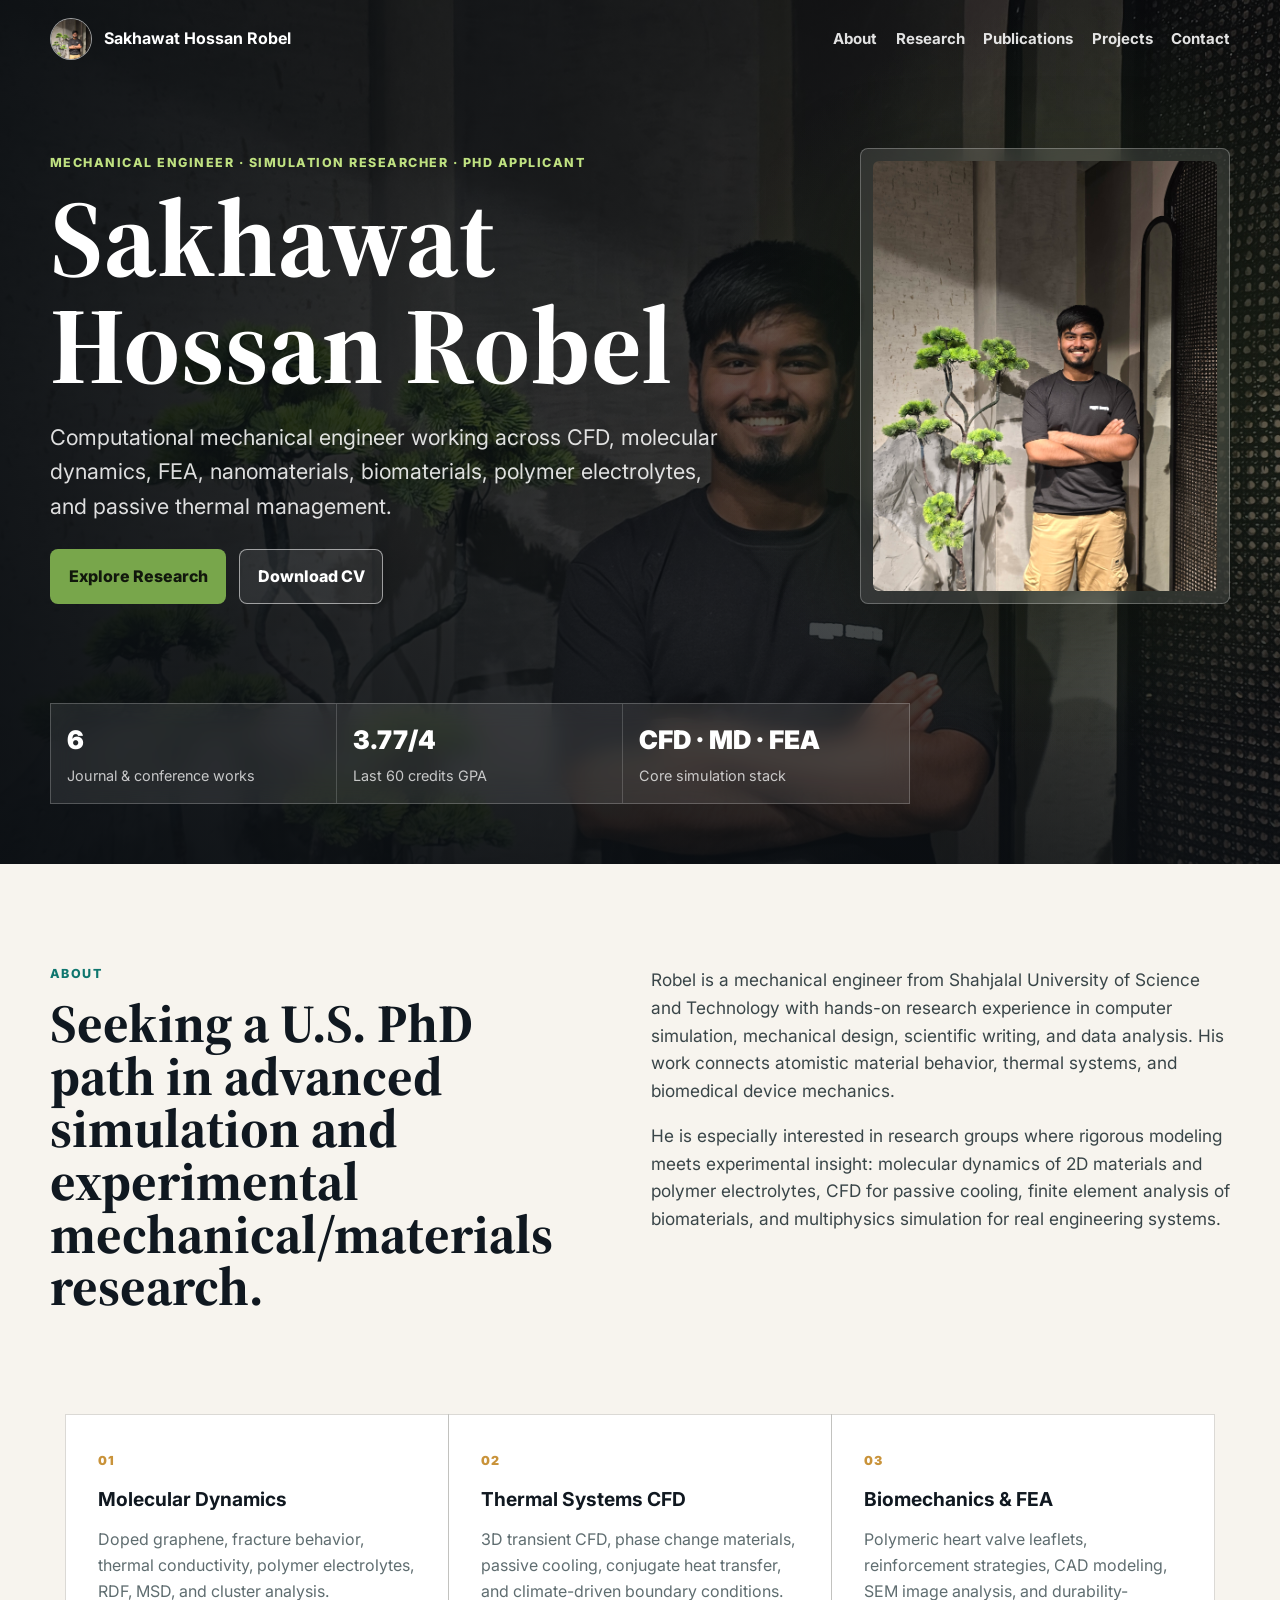
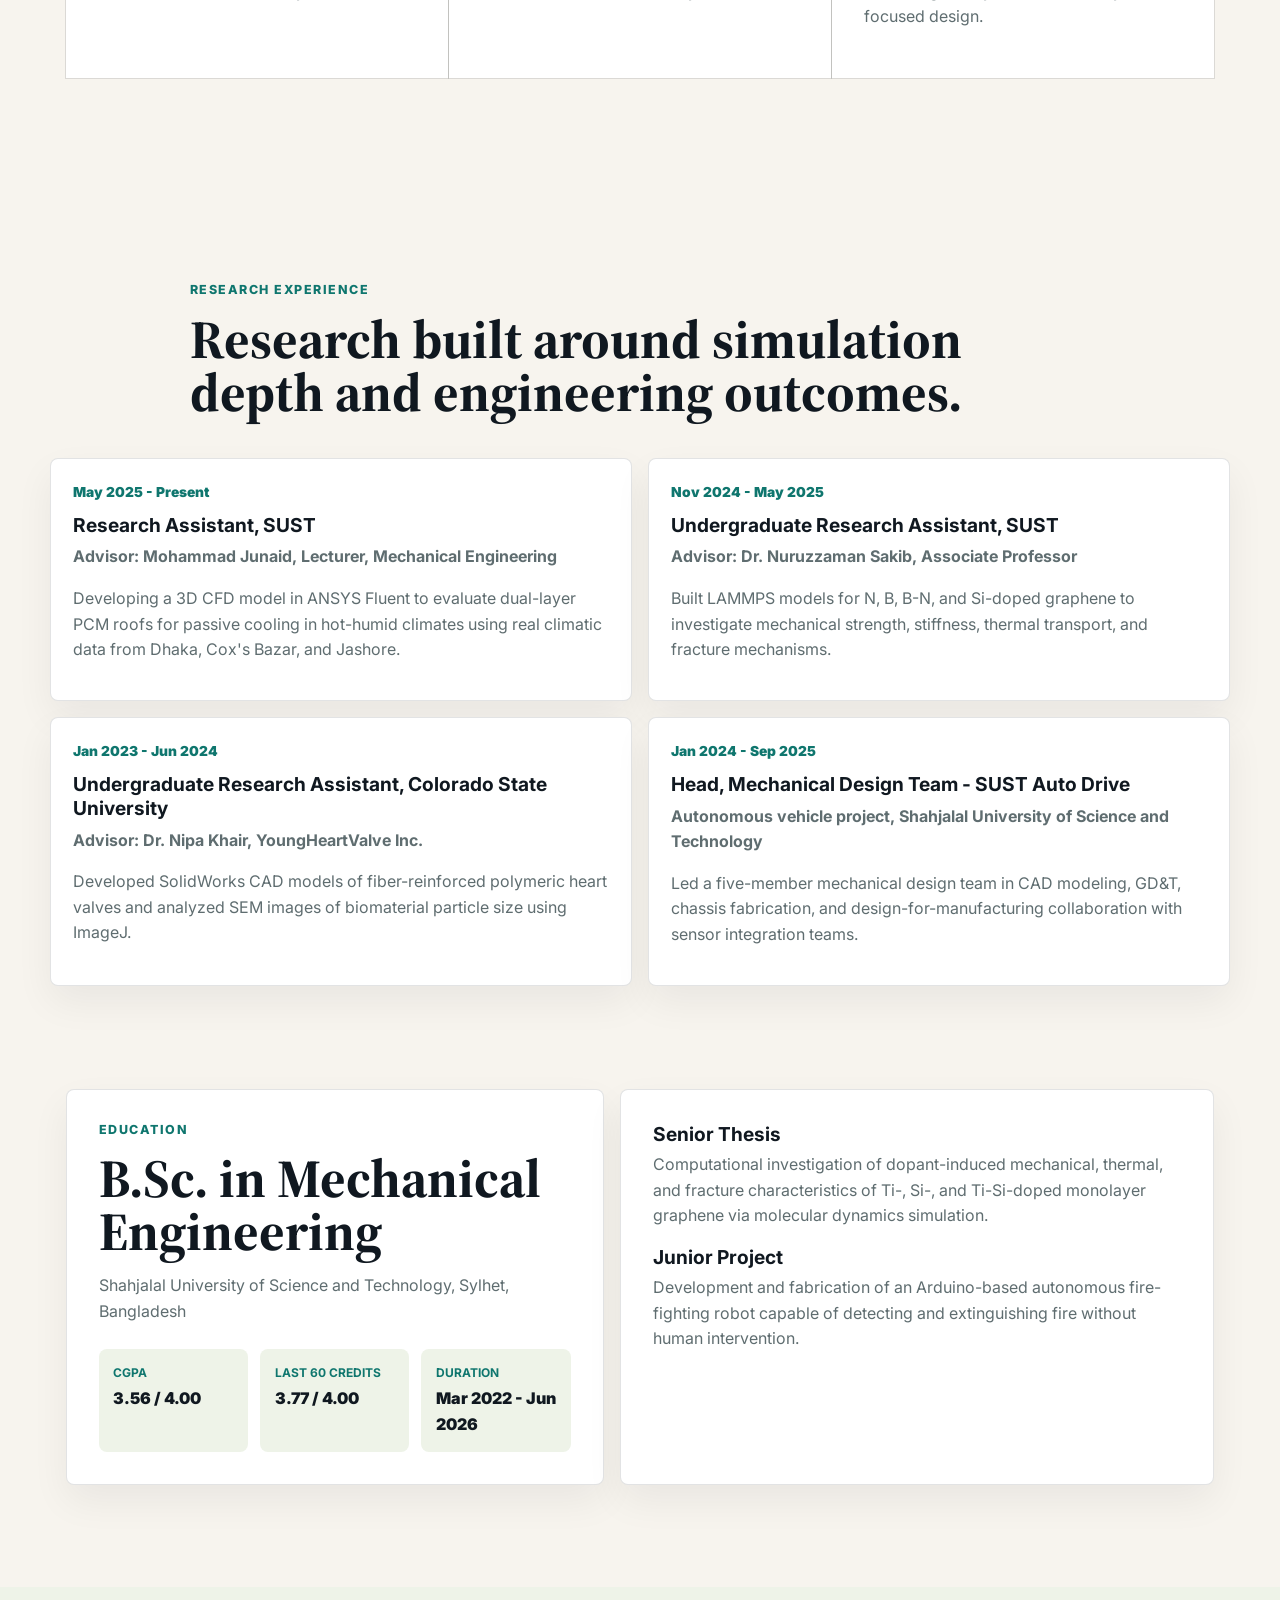
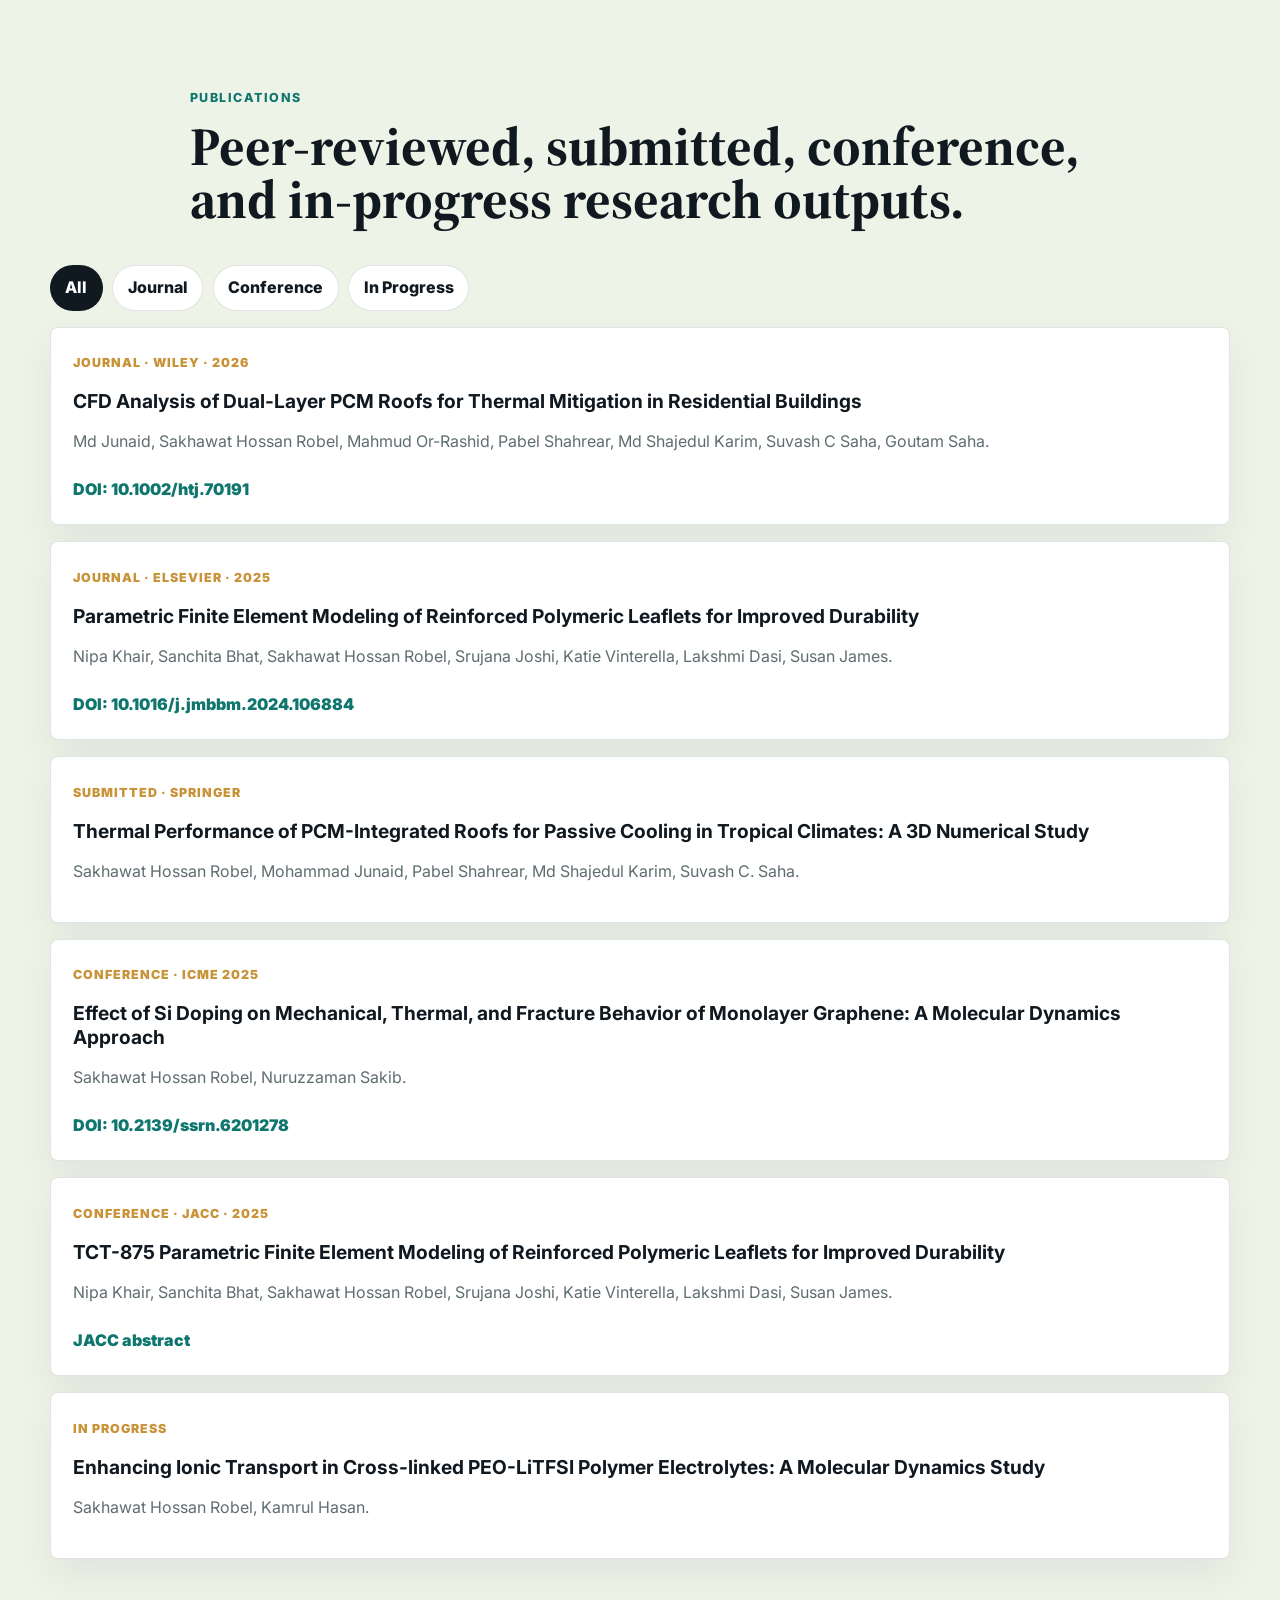
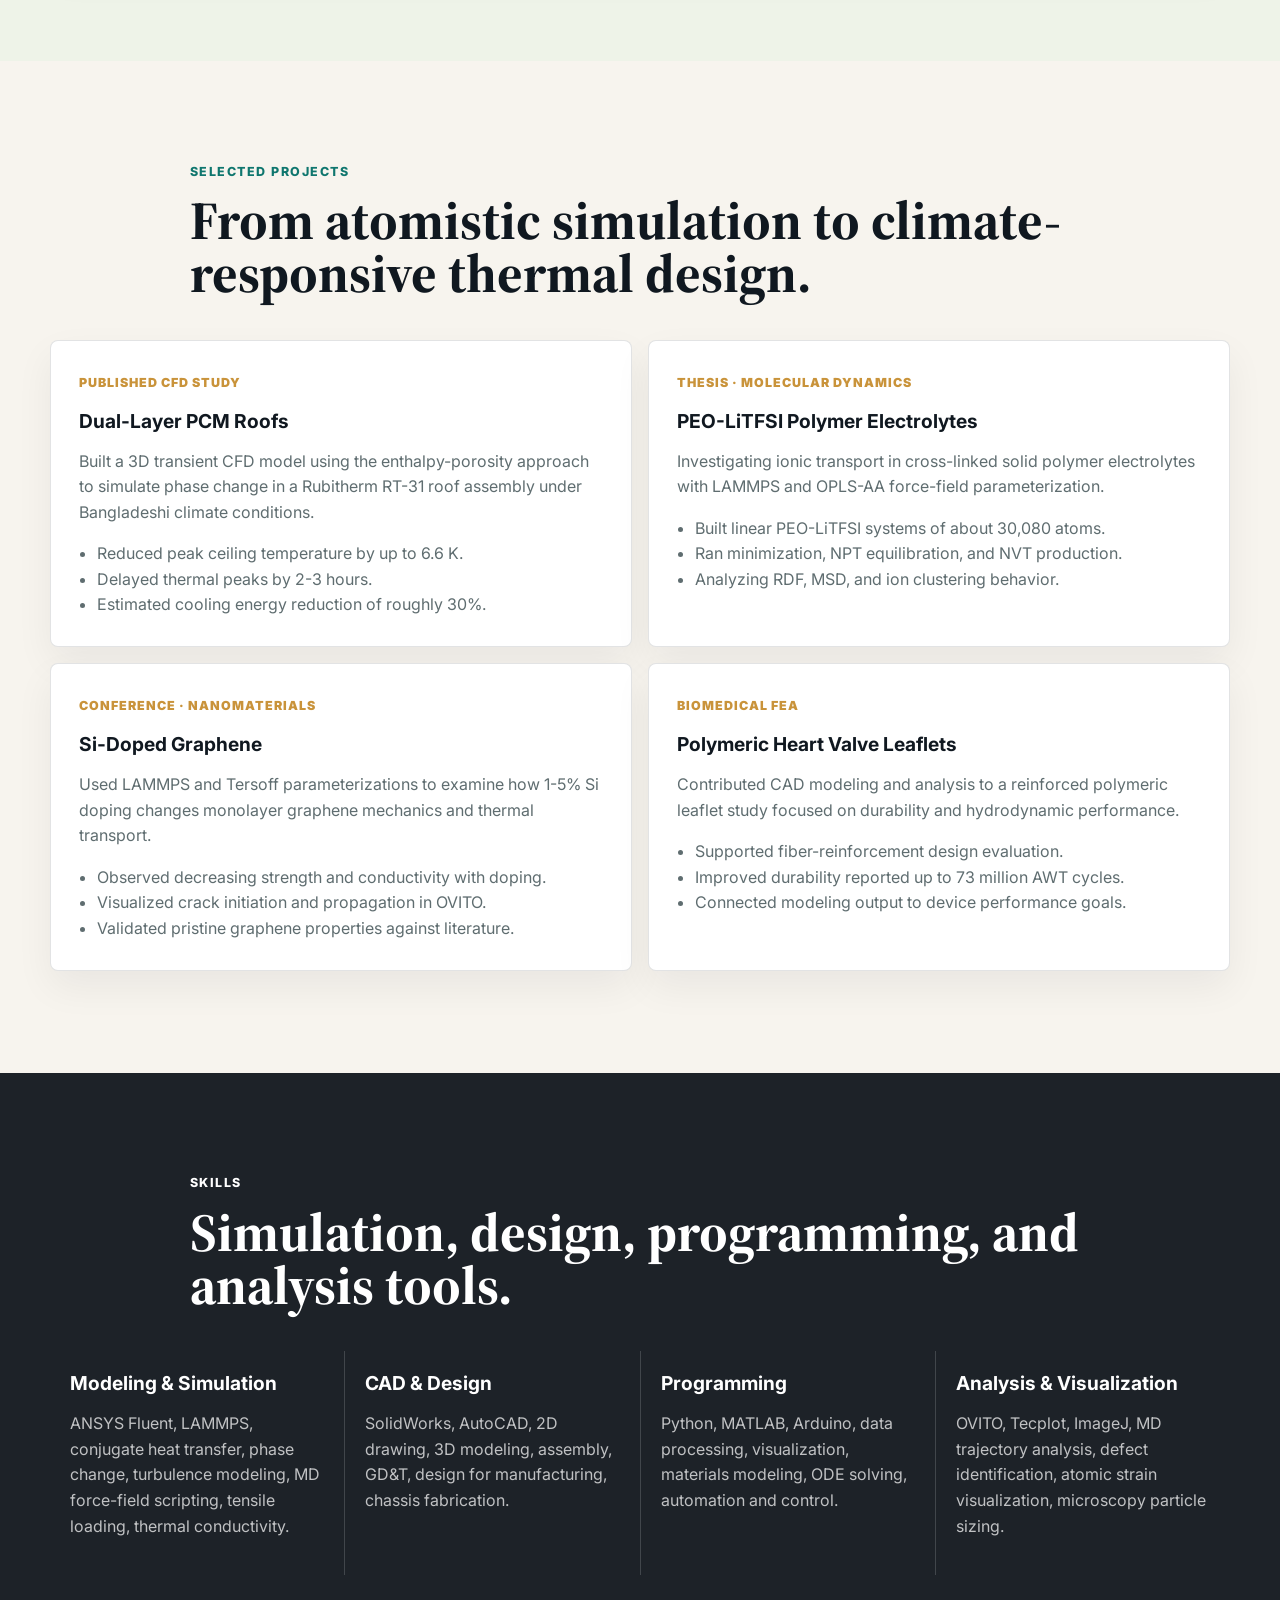
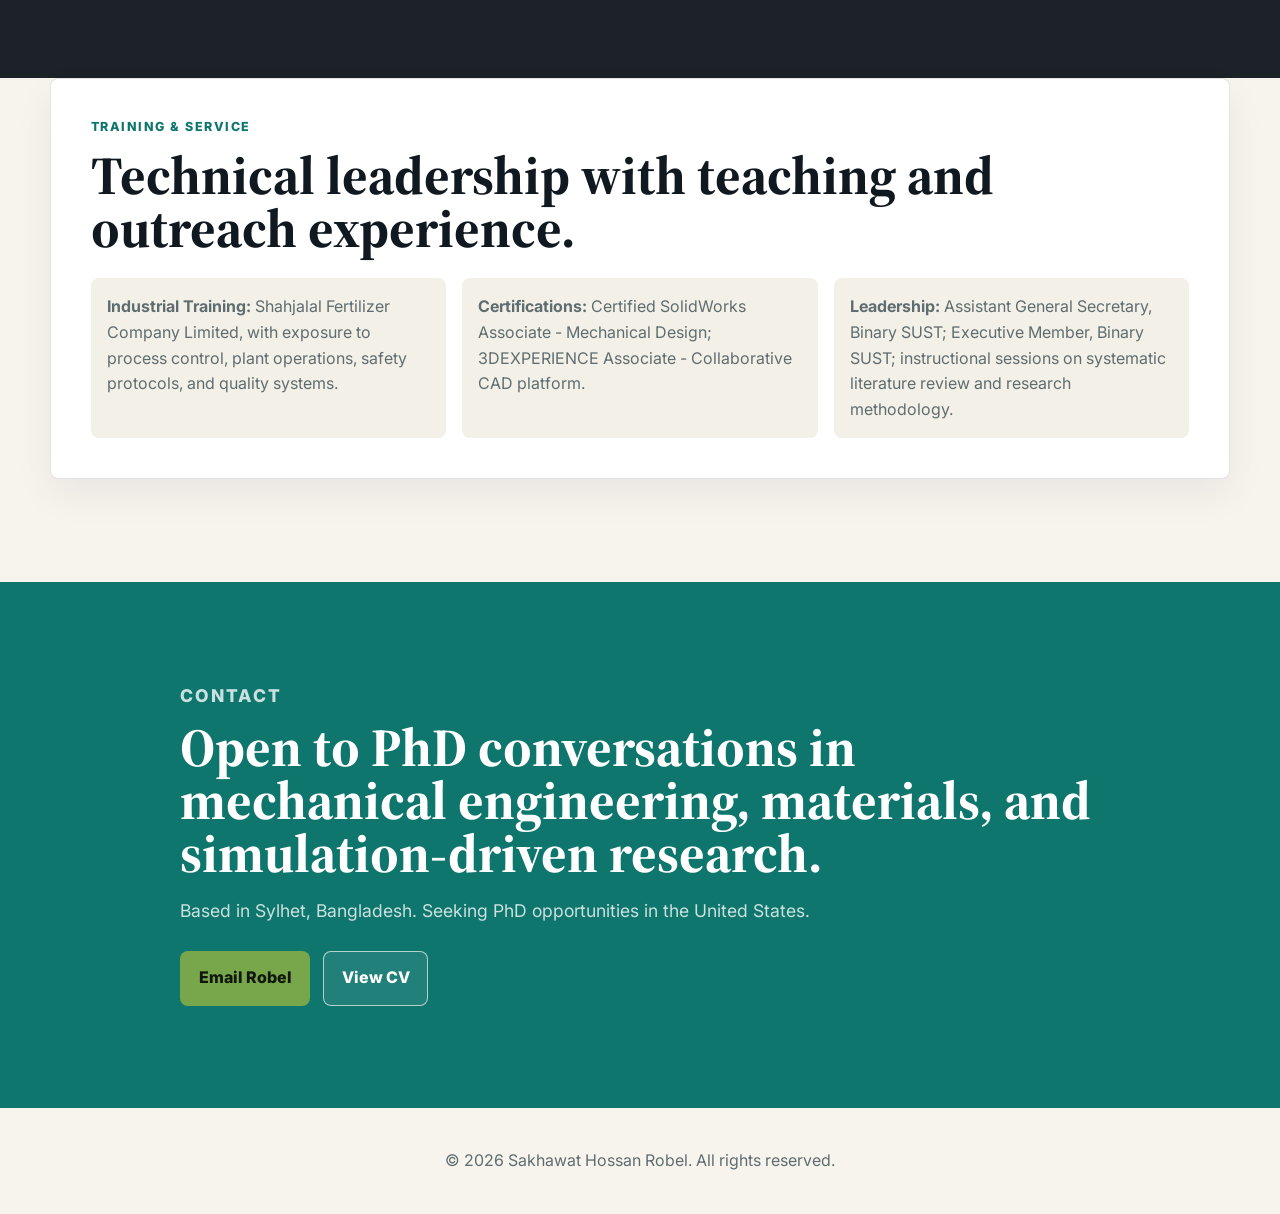
==== commit fe0700da: "Add files via upload" ====
--- a/index.html
+++ b/index.html
@@ -1,4 +1,4 @@
-<!-- Portfolio website v1.0.1: main document begins. -->
+<!-- Portfolio website v1.0.2: main document begins. -->
 <!DOCTYPE html>
 <html lang="en">
 <head>
@@ -17,7 +17,7 @@
   <header class="site-header" data-header>
     <nav class="nav-shell" aria-label="Primary navigation">
       <a class="brand-mark" href="#home" aria-label="Sakhawat Hossan Robel home">
-        <span>SR</span>
+        <img src="./robel-photo.jpeg" alt="Sakhawat Hossan Robel">
         <strong>Sakhawat Hossan Robel</strong>
       </a>
       <button class="nav-toggle" type="button" aria-expanded="false" aria-controls="primary-menu" data-nav-toggle>
@@ -38,7 +38,7 @@
   <main id="main">
     <section class="hero" id="home">
       <div class="hero-media" aria-hidden="true">
-        <img src="assets/sakhawat-hossan-robel.jpg" alt="">
+        <img src="./robel-photo.jpeg" alt="">
       </div>
       <div class="hero-overlay"></div>
       <div class="hero-content reveal">
@@ -51,15 +51,11 @@
           </p>
           <div class="hero-actions" aria-label="Primary actions">
             <a class="button primary" href="#research">Explore Research</a>
-            <a class="button secondary" href="assets/Sakhawat_Hossan_Robel_CV_PhD.pdf" target="_blank" rel="noopener">Download CV</a>
+            <a class="button secondary" href="./cv.pdf" target="_blank" rel="noopener">Download CV</a>
           </div>
         </div>
         <aside class="portrait-card" aria-label="Portrait and profile summary">
-          <img src="assets/sakhawat-hossan-robel.jpg" alt="Sakhawat Hossan Robel smiling with arms crossed">
-          <div>
-            <strong>PhD-ready research profile</strong>
-            <span>CFD · Molecular Dynamics · Finite Element Analysis</span>
-          </div>
+          <img src="./robel-photo.jpeg" alt="Sakhawat Hossan Robel">
         </aside>
         <dl class="hero-stats" aria-label="Academic highlights">
           <div>
@@ -308,20 +304,20 @@
       <div class="contact-inner reveal">
         <p class="eyebrow">Contact</p>
         <h2>Open to PhD conversations in mechanical engineering, materials, and simulation-driven research.</h2>
-        <p>Based in Sylhet, Bangladesh. Seeking fully funded PhD opportunities in the United States.</p>
+        <p>Based in Sylhet, Bangladesh. Seeking PhD opportunities in the United States.</p>
         <div class="contact-actions">
           <a class="button primary" href="mailto:sakhawathossanrobel@gmail.com">Email Robel</a>
-          <a class="button secondary light" href="assets/Sakhawat_Hossan_Robel_CV_PhD.pdf" target="_blank" rel="noopener">View CV</a>
+          <a class="button secondary light" href="./cv.pdf" target="_blank" rel="noopener">View CV</a>
         </div>
       </div>
     </section>
   </main>
 
   <footer class="site-footer">
-    <p>© <span data-year></span> Sakhawat Hossan Robel. Academic portfolio v1.0.1.</p>
+    <p>© <span data-year></span> Sakhawat Hossan Robel. All rights reserved.</p>
   </footer>
 
   <script src="script.js"></script>
 </body>
 </html>
-<!-- Portfolio website v1.0.1: main document ends. -->
+<!-- Portfolio website v1.0.2: main document ends. -->
--- a/styles.css
+++ b/styles.css
@@ -1,4 +1,4 @@
-/* Portfolio website v1.0.1: visual system begins. */
+/* Portfolio website v1.0.2: visual system begins. */
 :root {
   --ink: #101820;
   --muted: #5f6d70;
@@ -91,18 +91,18 @@
   color: var(--ink);
 }
 
-.brand-mark span {
+.brand-mark img {
   width: 42px;
   height: 42px;
-  display: grid;
-  place-items: center;
+  display: block;
   border: 1px solid rgba(255, 255, 255, 0.55);
   border-radius: 50%;
+  object-fit: cover;
+  object-position: 72% 56%;
   background: rgba(255, 255, 255, 0.12);
-  font-size: 0.85rem;
-}
-
-.site-header.scrolled .brand-mark span {
+}
+
+.site-header.scrolled .brand-mark img {
   border-color: var(--line);
   background: white;
 }
@@ -285,25 +285,6 @@
   object-fit: cover;
   object-position: 73% 57%;
   border-radius: calc(var(--radius) - 2px);
-}
-
-.portrait-card div {
-  padding: 0.9rem 0.35rem 0.25rem;
-}
-
-.portrait-card strong,
-.portrait-card span {
-  display: block;
-}
-
-.portrait-card strong {
-  font-size: 1rem;
-}
-
-.portrait-card span {
-  margin-top: 0.25rem;
-  color: rgba(255, 255, 255, 0.72);
-  font-size: 0.88rem;
 }
 
 .hero-actions,
@@ -806,4 +787,4 @@
     transform: none;
   }
 }
-/* Portfolio website v1.0.1: visual system ends. */
+/* Portfolio website v1.0.2: visual system ends. */
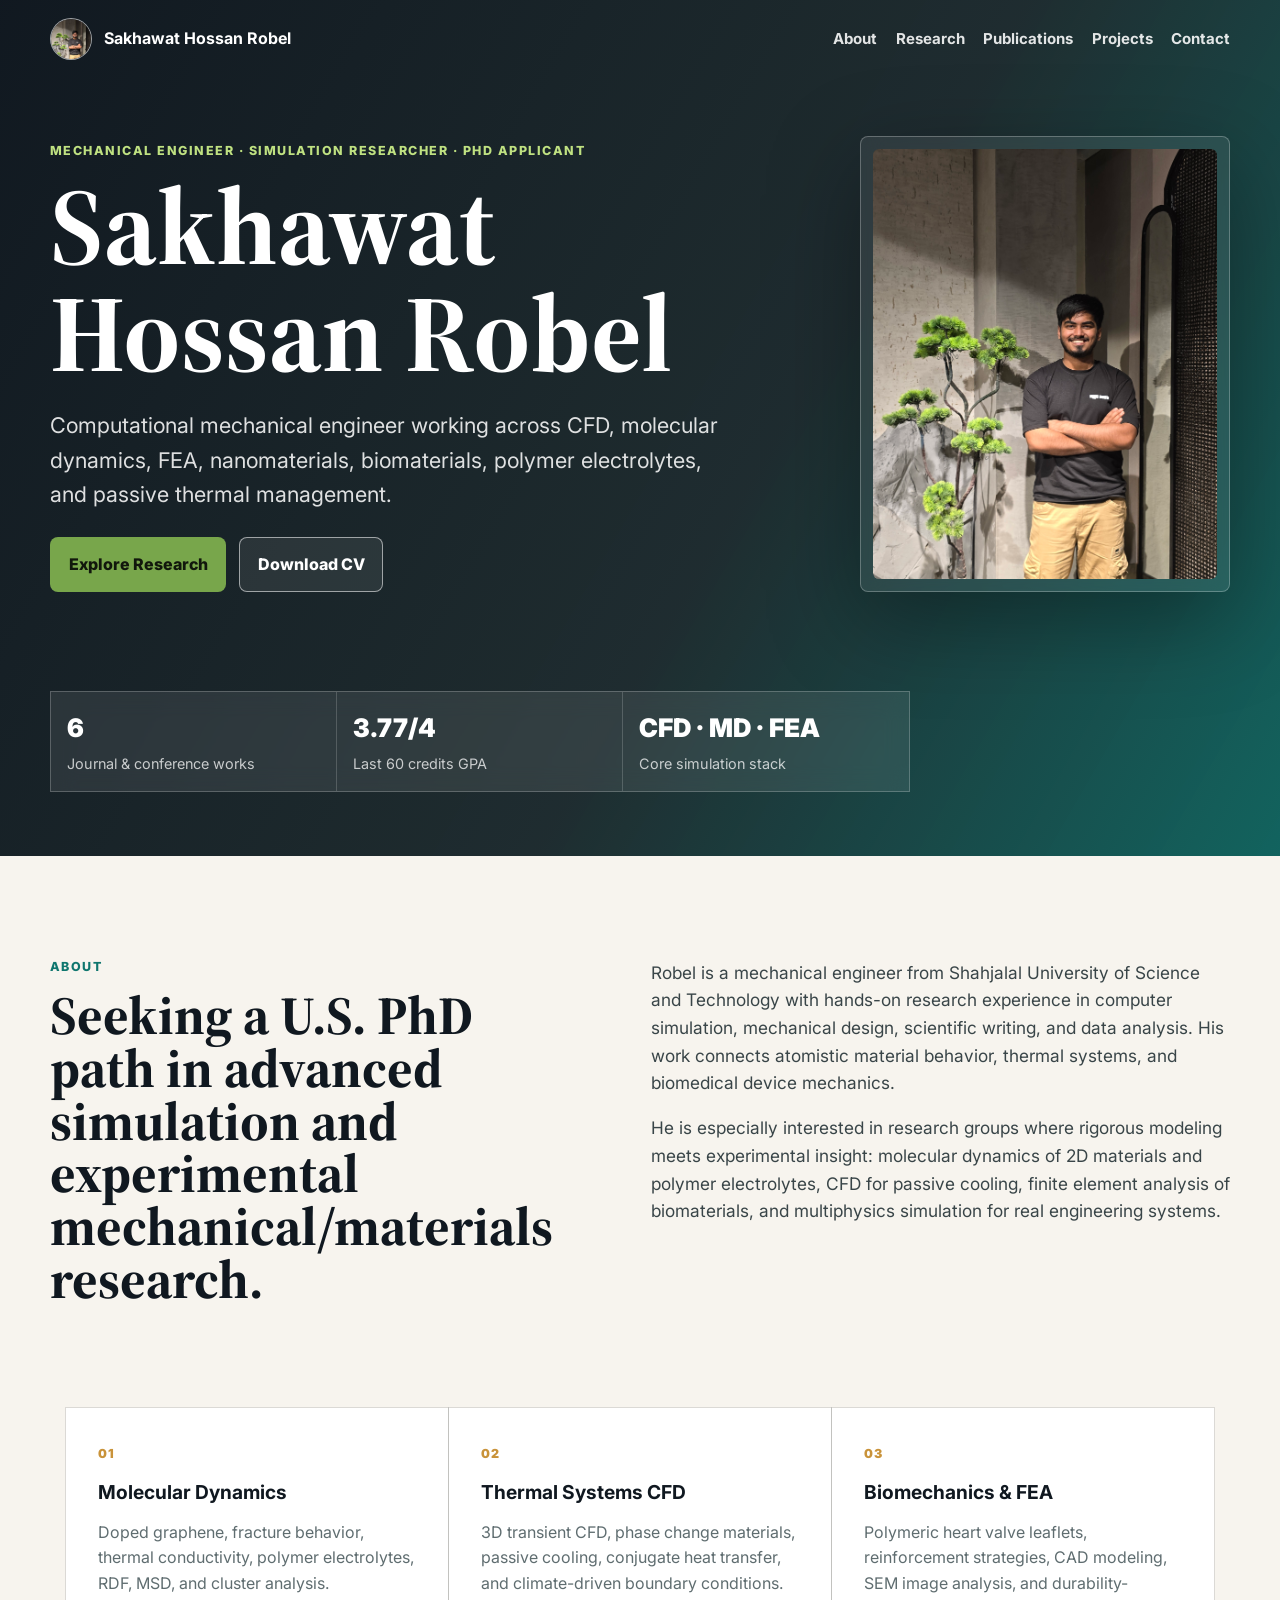
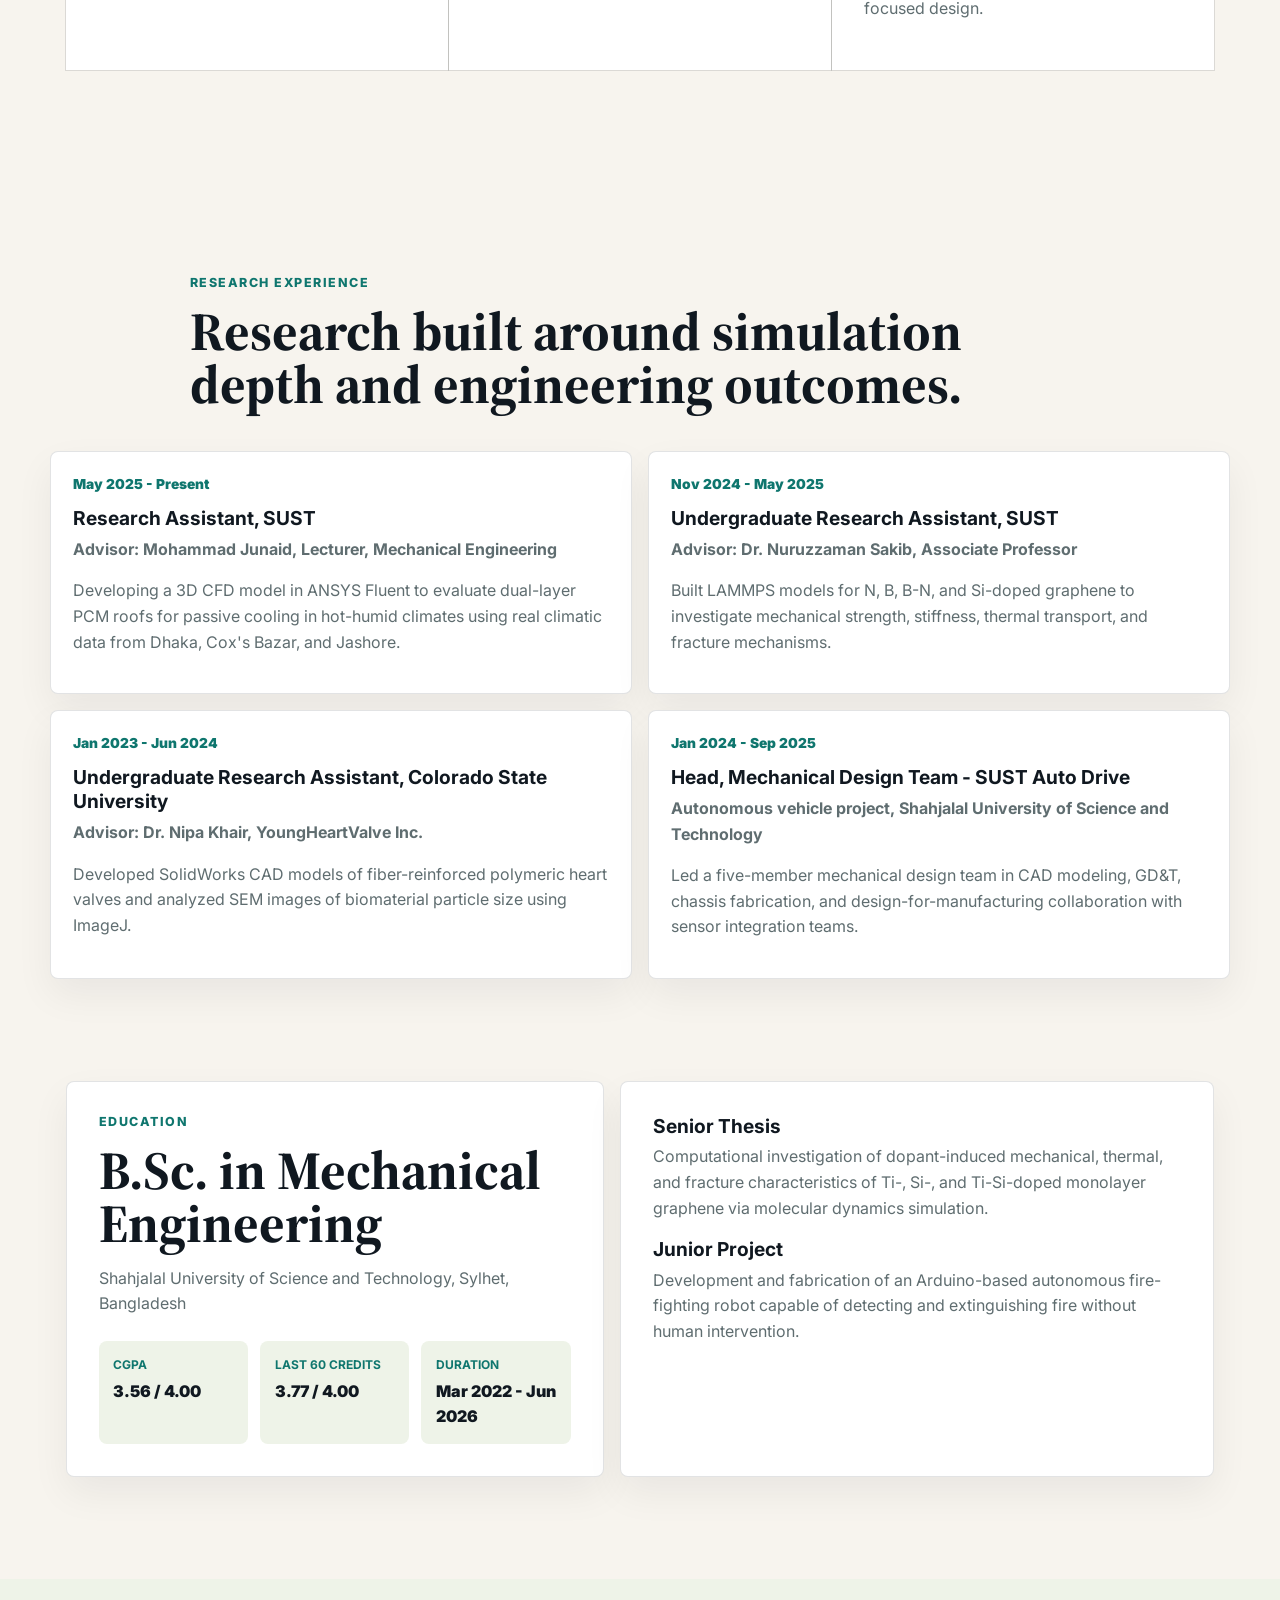
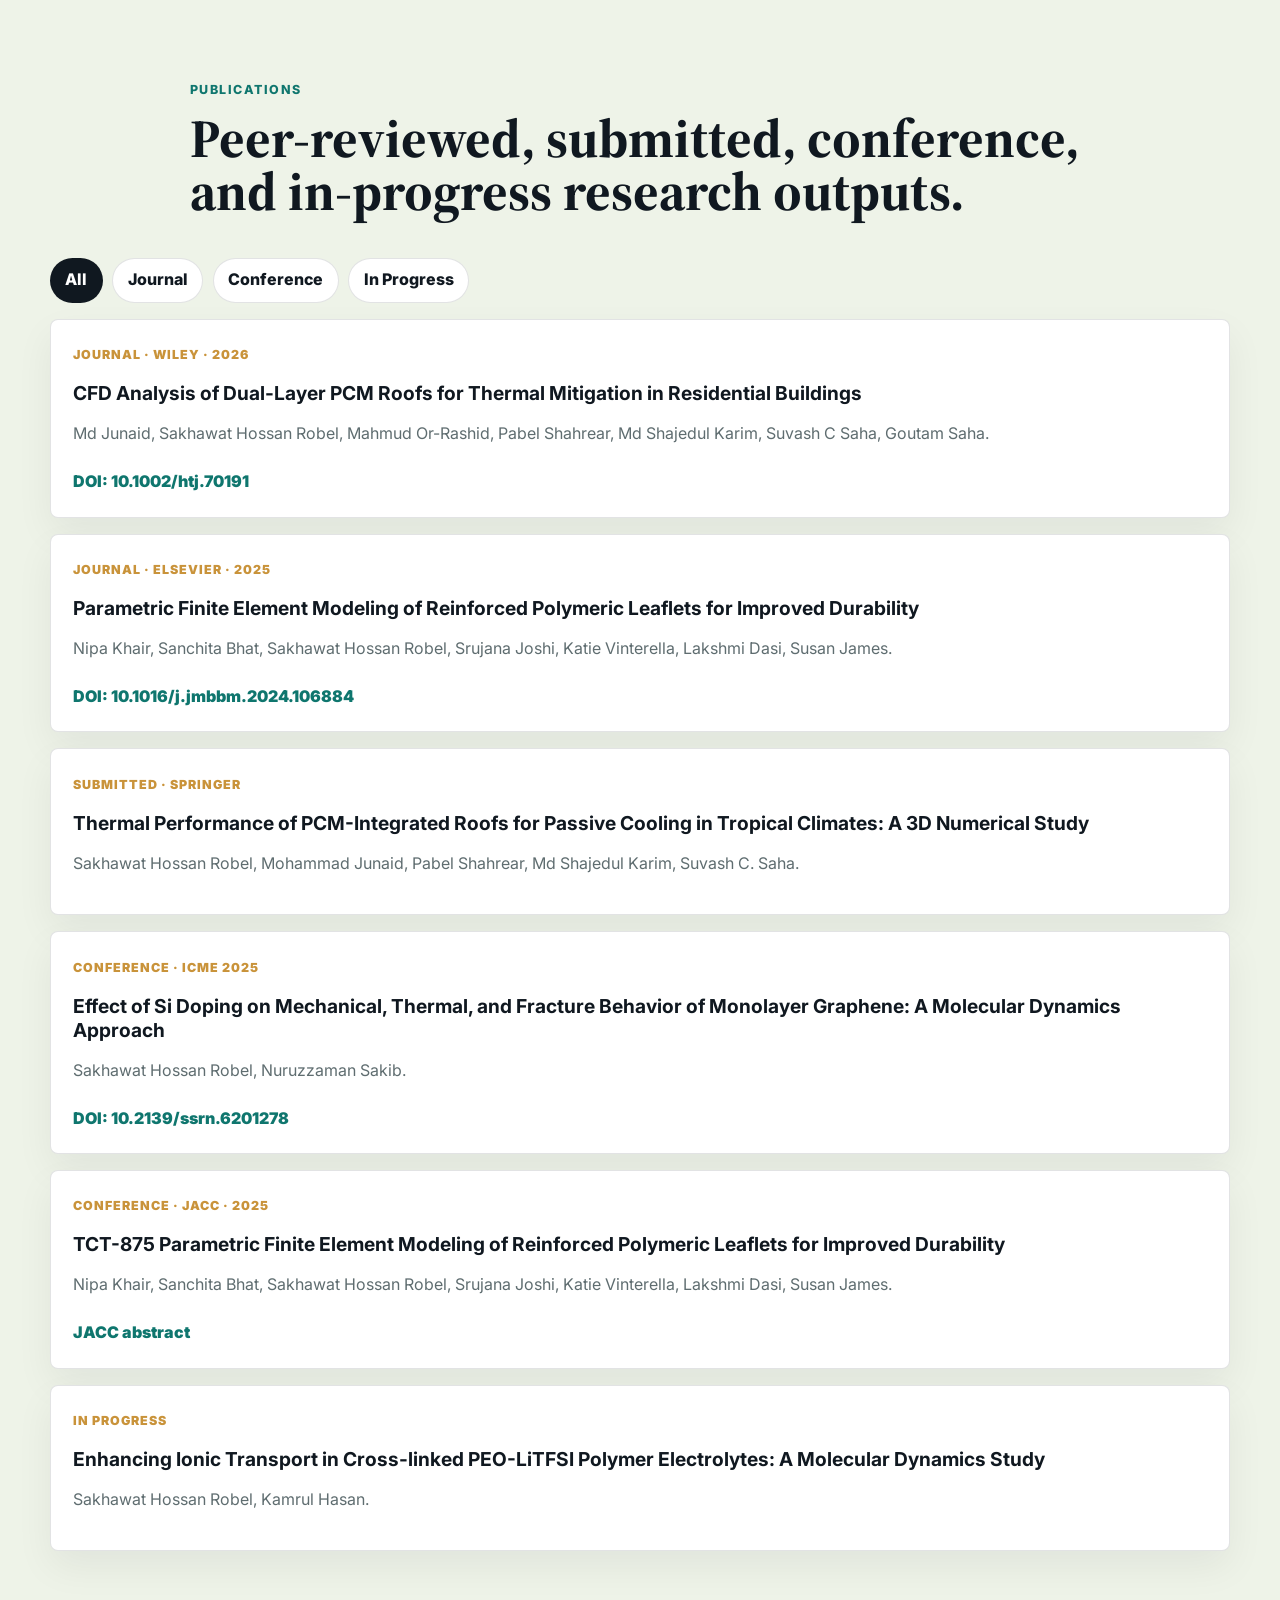
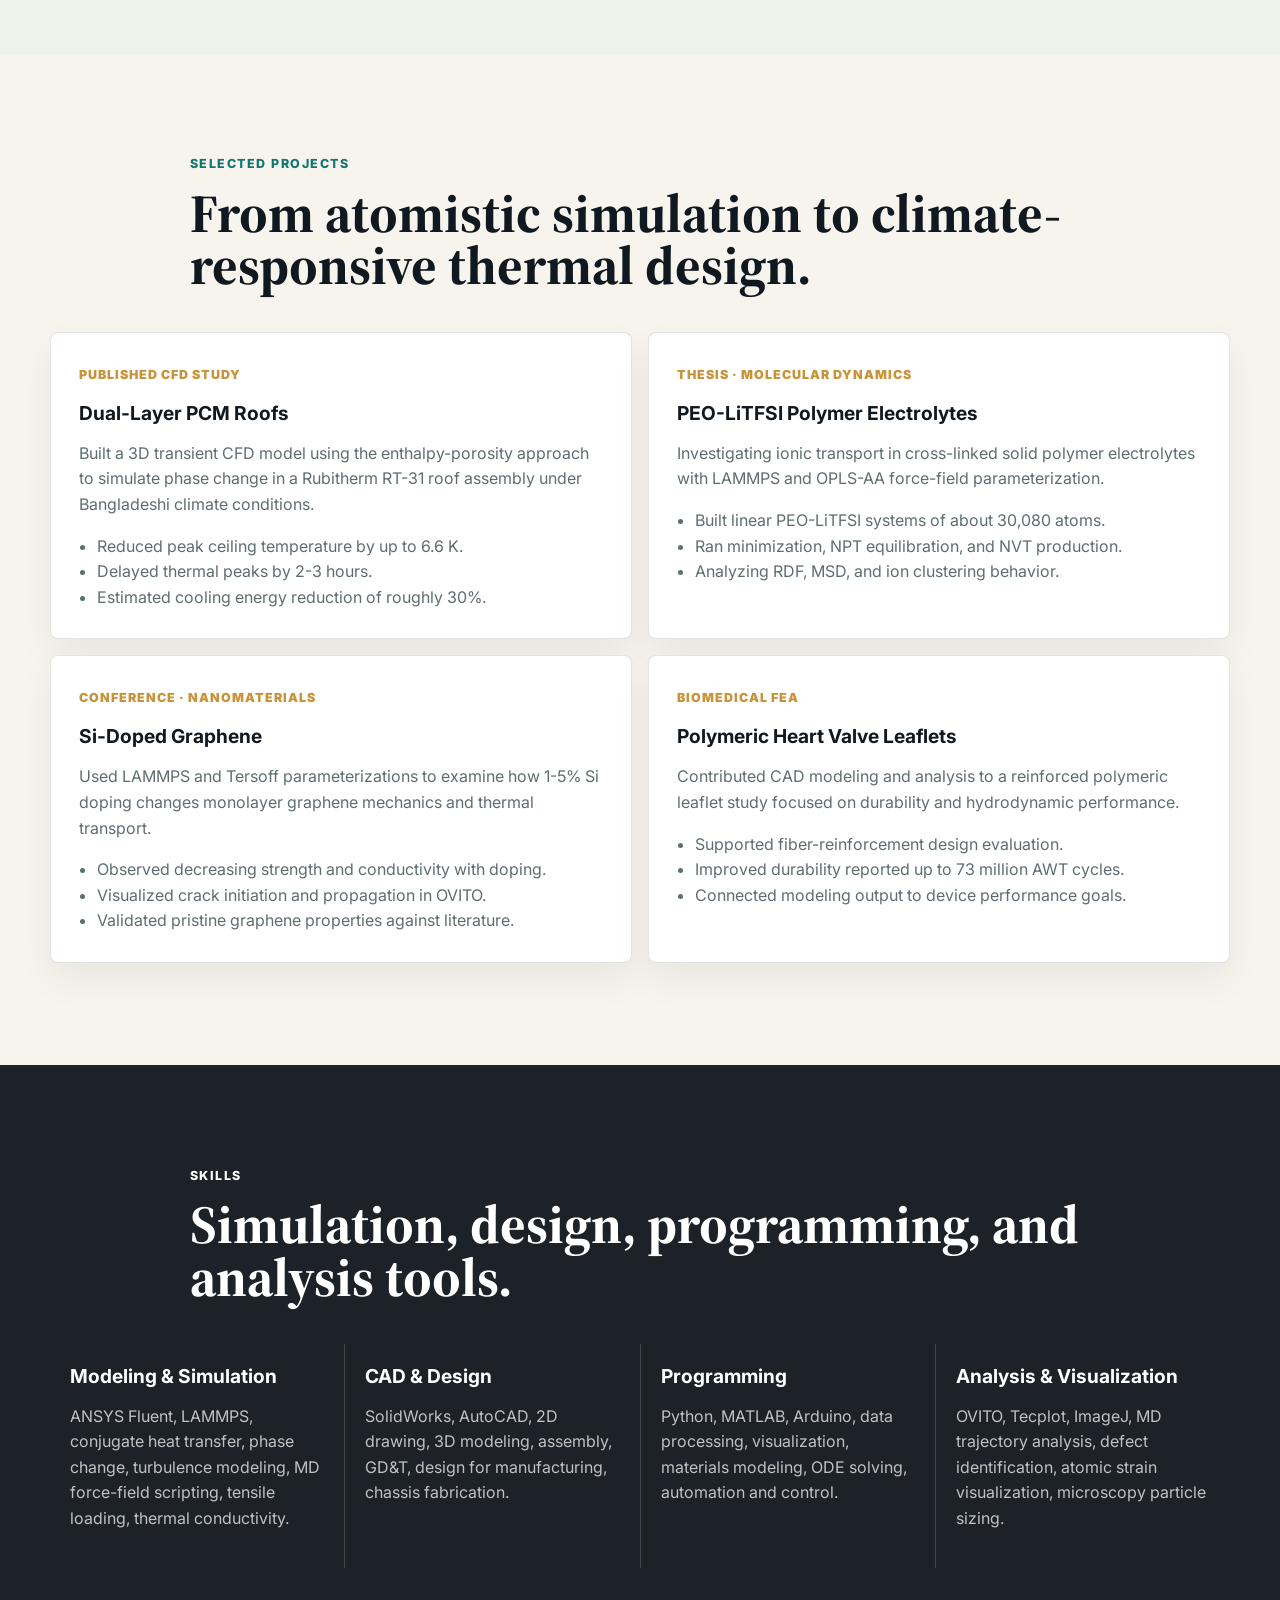
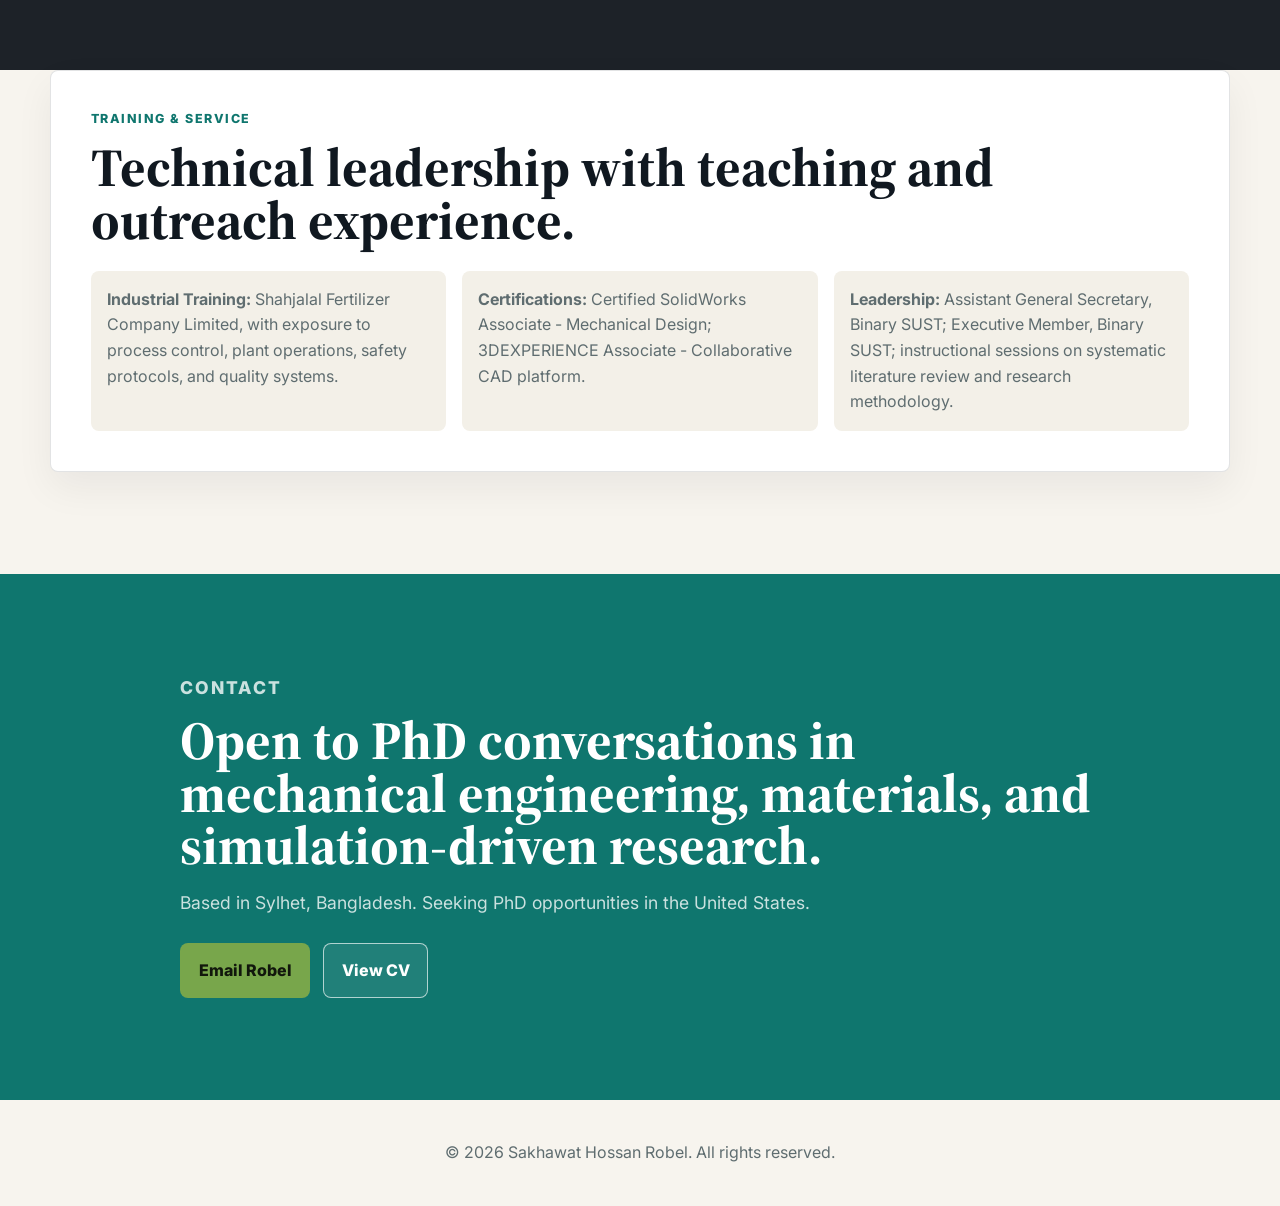
==== commit f3b58a50: "Add files via upload" ====
--- a/index.html
+++ b/index.html
@@ -1,4 +1,4 @@
-<!-- Portfolio website v1.0.2: main document begins. -->
+<!-- Portfolio website v1.0.3: main document begins. -->
 <!DOCTYPE html>
 <html lang="en">
 <head>
@@ -37,10 +37,6 @@
 
   <main id="main">
     <section class="hero" id="home">
-      <div class="hero-media" aria-hidden="true">
-        <img src="./robel-photo.jpeg" alt="">
-      </div>
-      <div class="hero-overlay"></div>
       <div class="hero-content reveal">
         <div class="hero-text">
           <p class="eyebrow">Mechanical Engineer · Simulation Researcher · PhD Applicant</p>
@@ -54,7 +50,7 @@
             <a class="button secondary" href="./cv.pdf" target="_blank" rel="noopener">Download CV</a>
           </div>
         </div>
-        <aside class="portrait-card" aria-label="Portrait and profile summary">
+        <aside class="portrait-card" aria-label="Portrait">
           <img src="./robel-photo.jpeg" alt="Sakhawat Hossan Robel">
         </aside>
         <dl class="hero-stats" aria-label="Academic highlights">
@@ -320,4 +316,4 @@
   <script src="script.js"></script>
 </body>
 </html>
-<!-- Portfolio website v1.0.2: main document ends. -->
+<!-- Portfolio website v1.0.3: main document ends. -->
--- a/styles.css
+++ b/styles.css
@@ -1,4 +1,4 @@
-/* Portfolio website v1.0.2: visual system begins. */
+/* Portfolio website v1.0.3: visual system begins. */
 :root {
   --ink: #101820;
   --muted: #5f6d70;
@@ -170,35 +170,16 @@
 }
 
 .hero {
-  min-height: 96vh;
+  min-height: auto;
   position: relative;
   display: grid;
   align-items: center;
   overflow: hidden;
-  padding: 8.5rem 1rem 3rem;
-  color: white;
-}
-
-.hero-media,
-.hero-overlay {
-  position: absolute;
-  inset: 0;
-}
-
-.hero-media img {
-  width: 100%;
-  height: 100%;
-  object-fit: cover;
-  object-position: 72% 42%;
-  transform: scale(1.02);
-  filter: saturate(1.05);
-}
-
-.hero-overlay {
+  padding: 8.5rem 1rem 4rem;
+  color: white;
   background:
-    radial-gradient(circle at 84% 44%, rgba(120, 166, 75, 0.18), rgba(120, 166, 75, 0) 32%),
-    linear-gradient(90deg, rgba(10, 14, 18, 0.94) 0%, rgba(10, 14, 18, 0.74) 44%, rgba(10, 14, 18, 0.38) 100%),
-    linear-gradient(0deg, rgba(10, 14, 18, 0.72) 0%, rgba(10, 14, 18, 0) 58%);
+    linear-gradient(120deg, rgba(16, 24, 32, 0.98), rgba(31, 45, 48, 0.96) 58%, rgba(15, 118, 110, 0.78)),
+    var(--charcoal);
 }
 
 .hero-content {
@@ -274,7 +255,7 @@
   padding: 0.75rem;
   border: 1px solid rgba(255, 255, 255, 0.26);
   border-radius: var(--radius);
-  background: rgba(255, 255, 255, 0.1);
+  background: rgba(255, 255, 255, 0.08);
   box-shadow: 0 28px 90px rgba(0, 0, 0, 0.34);
   backdrop-filter: blur(12px);
 }
@@ -283,7 +264,7 @@
   width: 100%;
   aspect-ratio: 4 / 5;
   object-fit: cover;
-  object-position: 73% 57%;
+  object-position: 64% 55%;
   border-radius: calc(var(--radius) - 2px);
 }
 
@@ -652,8 +633,8 @@
 }
 
 .reveal {
-  opacity: 0;
-  transform: translateY(18px);
+  opacity: 1;
+  transform: none;
   transition: opacity 0.65s ease, transform 0.65s ease;
 }
 
@@ -692,11 +673,7 @@
   }
 
   .hero {
-    min-height: 92vh;
-  }
-
-  .hero-media img {
-    object-position: 70% 48%;
+    min-height: auto;
   }
 
   .hero-content {
@@ -735,18 +712,7 @@
   }
 
   .hero {
-    min-height: 96vh;
     padding-top: 7.5rem;
-  }
-
-  .hero-overlay {
-    background:
-      linear-gradient(90deg, rgba(10, 14, 18, 0.96) 0%, rgba(10, 14, 18, 0.74) 100%),
-      linear-gradient(0deg, rgba(10, 14, 18, 0.72) 0%, rgba(10, 14, 18, 0) 52%);
-  }
-
-  .hero-media img {
-    object-position: 70% 50%;
   }
 
   .hero-stats,
@@ -787,4 +753,4 @@
     transform: none;
   }
 }
-/* Portfolio website v1.0.2: visual system ends. */
+/* Portfolio website v1.0.3: visual system ends. */
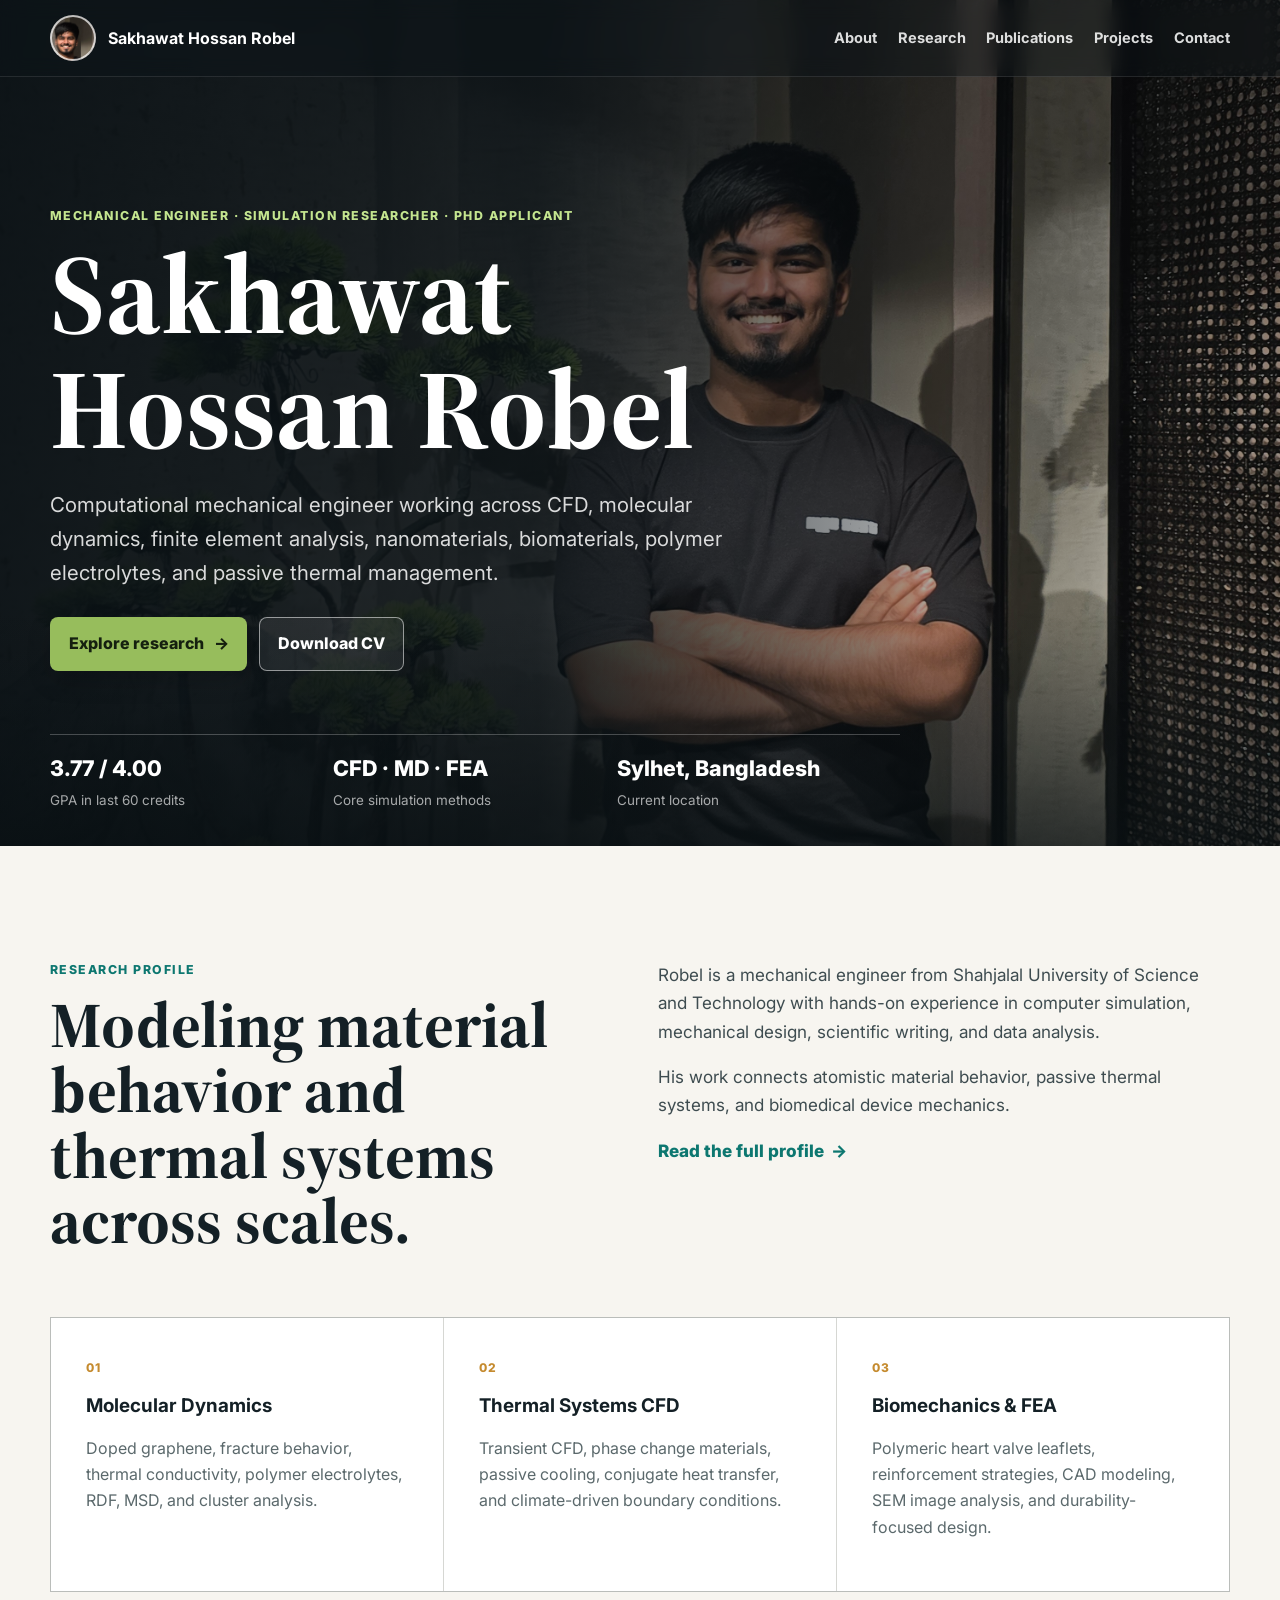
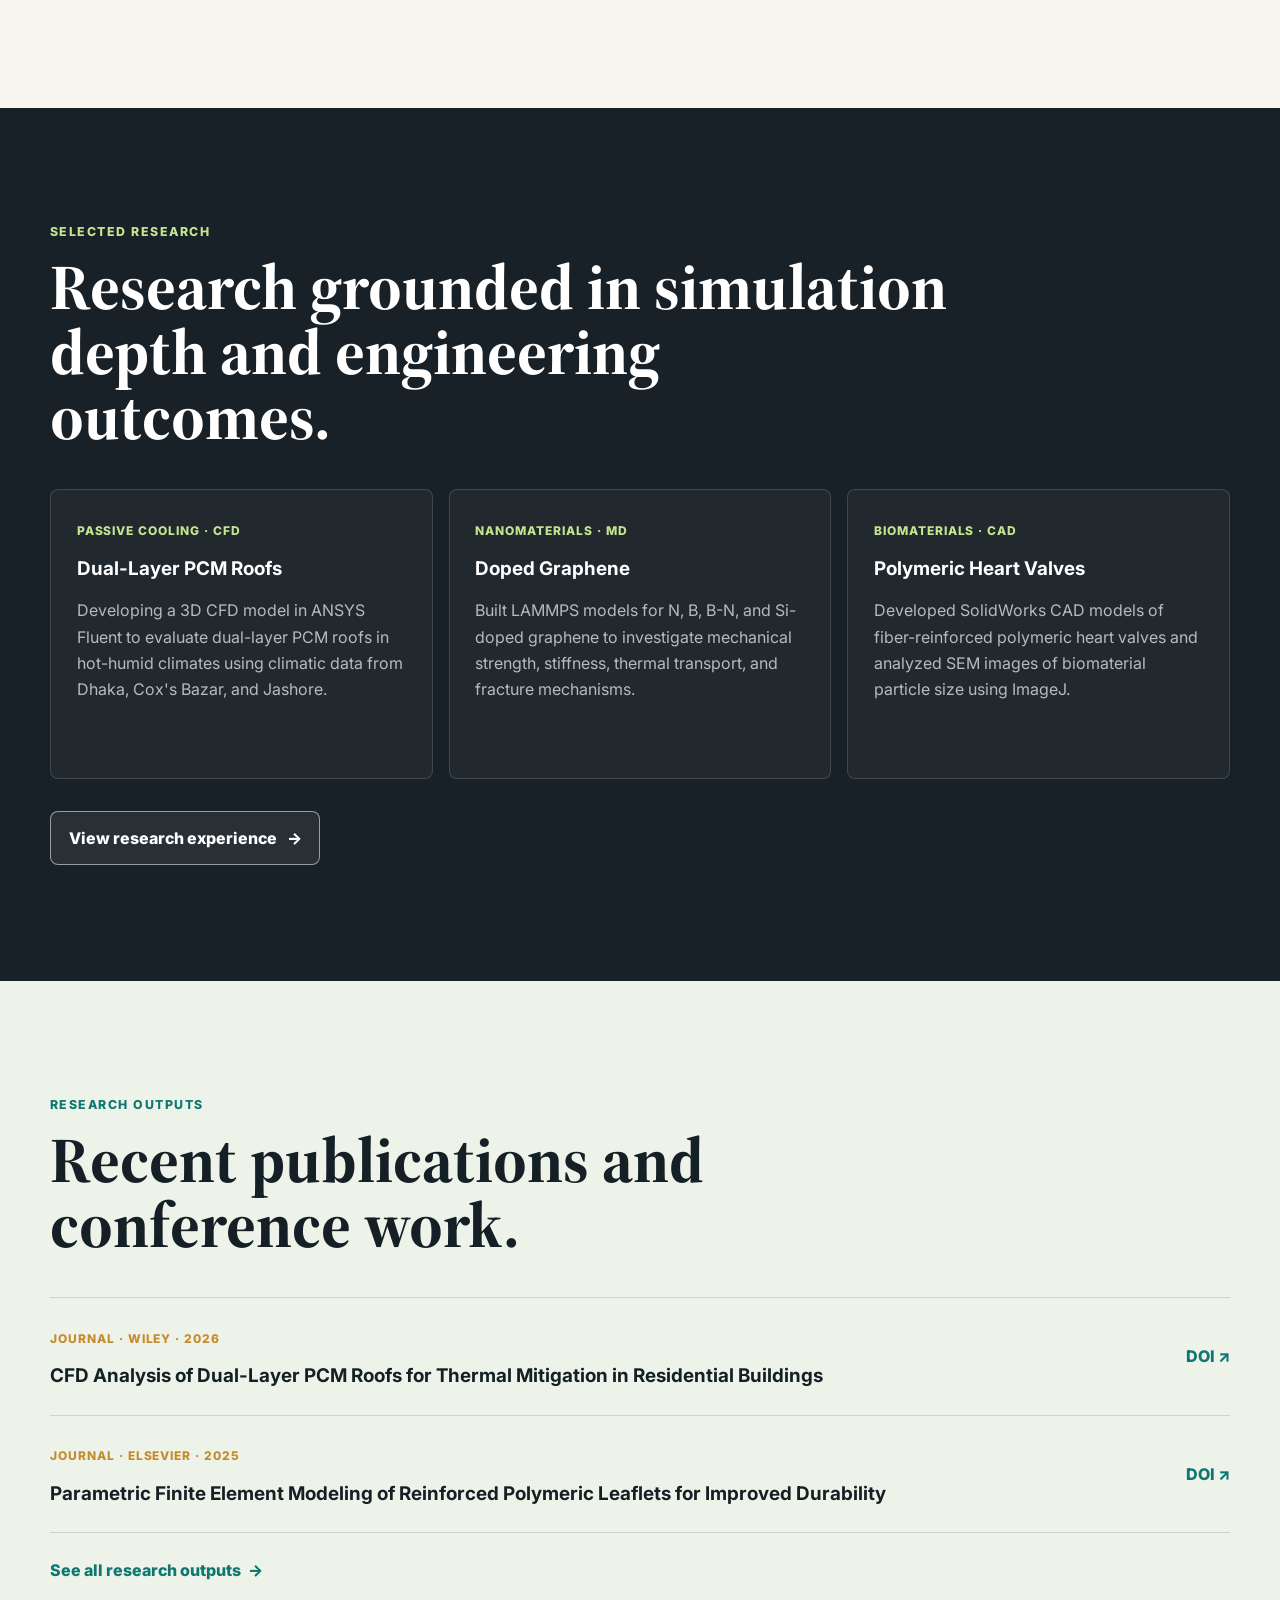
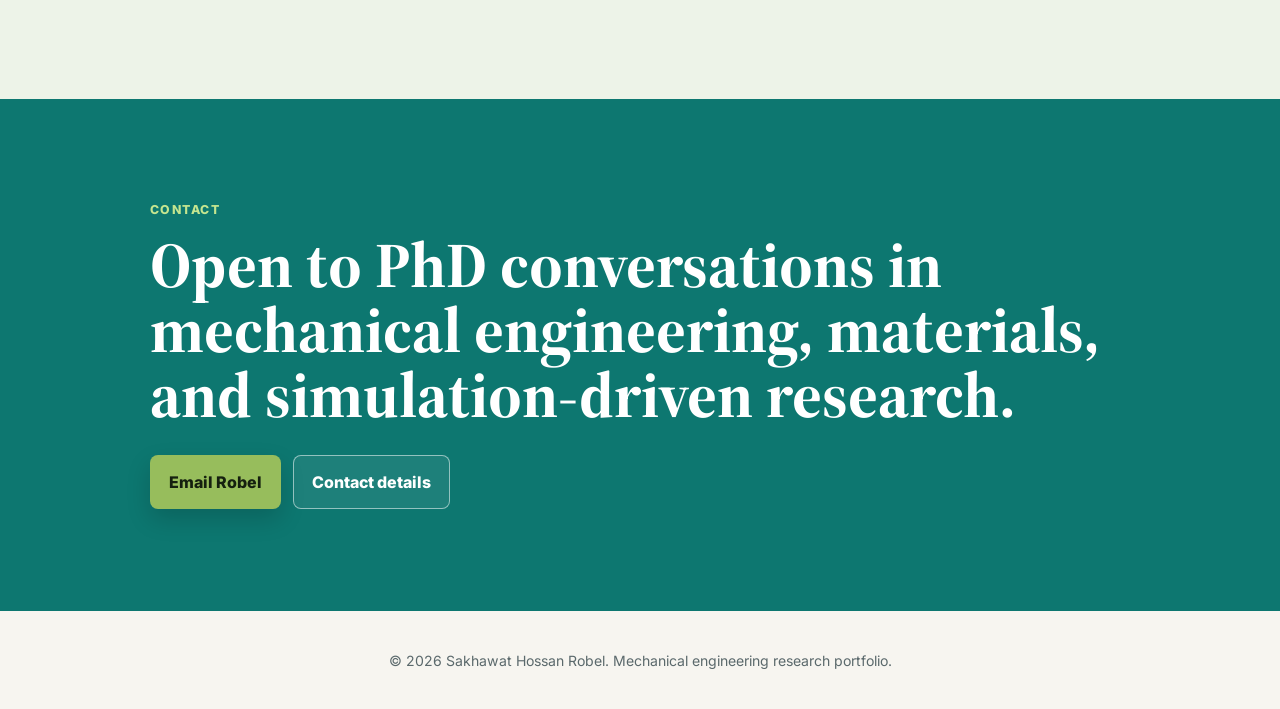
==== commit 17342d73: "Add files via upload" ====
--- a/index.html
+++ b/index.html
@@ -1,319 +1,41 @@
-<!-- Portfolio website v1.0.3: main document begins. -->
+<!-- Portfolio website v1.1.0: home page begins. -->
 <!DOCTYPE html>
 <html lang="en">
 <head>
   <meta charset="UTF-8">
   <meta name="viewport" content="width=device-width, initial-scale=1.0">
   <meta name="description" content="Academic portfolio of Sakhawat Hossan Robel, a mechanical engineer focused on CFD, molecular dynamics, finite element analysis, nanomaterials, biomaterials, and thermal systems.">
-  <title>Sakhawat Hossan Robel | Mechanical Engineering PhD Portfolio</title>
-  <link rel="preconnect" href="https://fonts.googleapis.com">
-  <link rel="preconnect" href="https://fonts.gstatic.com" crossorigin>
+  <title>Sakhawat Hossan Robel | Mechanical Engineering Research</title>
+  <link rel="preconnect" href="https://fonts.googleapis.com"><link rel="preconnect" href="https://fonts.gstatic.com" crossorigin>
   <link href="https://fonts.googleapis.com/css2?family=Inter:wght@400;500;600;700;800&family=Source+Serif+4:opsz,wght@8..60,600;8..60,700&display=swap" rel="stylesheet">
-  <link rel="stylesheet" href="styles.css">
+  <link rel="stylesheet" href="styles.css?v=1.1.0">
 </head>
 <body>
   <a class="skip-link" href="#main">Skip to content</a>
-
-  <header class="site-header" data-header>
-    <nav class="nav-shell" aria-label="Primary navigation">
-      <a class="brand-mark" href="#home" aria-label="Sakhawat Hossan Robel home">
-        <img src="./robel-photo.jpeg" alt="Sakhawat Hossan Robel">
-        <strong>Sakhawat Hossan Robel</strong>
-      </a>
-      <button class="nav-toggle" type="button" aria-expanded="false" aria-controls="primary-menu" data-nav-toggle>
-        <span></span>
-        <span></span>
-        <span></span>
-      </button>
-      <div class="nav-links" id="primary-menu" data-nav-menu>
-        <a href="#about">About</a>
-        <a href="#research">Research</a>
-        <a href="#publications">Publications</a>
-        <a href="#projects">Projects</a>
-        <a href="#contact">Contact</a>
+  <header class="site-header" data-header><nav class="nav-shell" aria-label="Primary navigation">
+    <a class="brand-mark" href="index.html" aria-label="Sakhawat Hossan Robel home"><img src="robel-photo.jpeg" alt=""><strong>Sakhawat Hossan Robel</strong></a>
+    <button class="nav-toggle" type="button" aria-expanded="false" aria-controls="primary-menu" data-nav-toggle aria-label="Open navigation"><span></span><span></span><span></span></button>
+    <div class="nav-links" id="primary-menu" data-nav-menu><a href="about.html">About</a><a href="research.html">Research</a><a href="publications.html">Publications</a><a href="projects.html">Projects</a><a href="contact.html">Contact</a></div>
+  </nav></header>
+  <main id="main">
+    <section class="home-hero"><div class="home-hero-inner">
+      <div class="hero-copy-block"><p class="eyebrow light">Mechanical Engineer · Simulation Researcher · PhD Applicant</p><h1>Sakhawat<br>Hossan Robel</h1><p class="hero-summary">Computational mechanical engineer working across CFD, molecular dynamics, finite element analysis, nanomaterials, biomaterials, polymer electrolytes, and passive thermal management.</p>
+        <div class="button-row"><a class="button primary" href="research.html">Explore research <span aria-hidden="true">→</span></a><a class="button ghost" href="cv.pdf" download>Download CV</a></div>
       </div>
-    </nav>
-  </header>
-
-  <main id="main">
-    <section class="hero" id="home">
-      <div class="hero-content reveal">
-        <div class="hero-text">
-          <p class="eyebrow">Mechanical Engineer · Simulation Researcher · PhD Applicant</p>
-          <h1>Sakhawat Hossan Robel</h1>
-          <p class="hero-copy">
-            Computational mechanical engineer working across CFD, molecular dynamics, FEA, nanomaterials,
-            biomaterials, polymer electrolytes, and passive thermal management.
-          </p>
-          <div class="hero-actions" aria-label="Primary actions">
-            <a class="button primary" href="#research">Explore Research</a>
-            <a class="button secondary" href="./cv.pdf" target="_blank" rel="noopener">Download CV</a>
-          </div>
-        </div>
-        <aside class="portrait-card" aria-label="Portrait">
-          <img src="./robel-photo.jpeg" alt="Sakhawat Hossan Robel">
-        </aside>
-        <dl class="hero-stats" aria-label="Academic highlights">
-          <div>
-            <dt>6</dt>
-            <dd>Journal & conference works</dd>
-          </div>
-          <div>
-            <dt>3.77/4</dt>
-            <dd>Last 60 credits GPA</dd>
-          </div>
-          <div>
-            <dt>CFD · MD · FEA</dt>
-            <dd>Core simulation stack</dd>
-          </div>
-        </dl>
-      </div>
+      <dl class="hero-facts" aria-label="Academic highlights"><div><dt>3.77 / 4.00</dt><dd>GPA in last 60 credits</dd></div><div><dt>CFD · MD · FEA</dt><dd>Core simulation methods</dd></div><div><dt>Sylhet, Bangladesh</dt><dd>Current location</dd></div></dl>
+    </div></section>
+    <section class="section overview-section">
+      <div class="two-column reveal"><div><p class="eyebrow">Research profile</p><h2>Modeling material behavior and thermal systems across scales.</h2></div><div class="prose"><p>Robel is a mechanical engineer from Shahjalal University of Science and Technology with hands-on experience in computer simulation, mechanical design, scientific writing, and data analysis.</p><p>His work connects atomistic material behavior, passive thermal systems, and biomedical device mechanics.</p><a class="text-link" href="about.html">Read the full profile <span aria-hidden="true">→</span></a></div></div>
+      <div class="focus-grid"><article class="focus-card reveal"><span>01</span><h3>Molecular Dynamics</h3><p>Doped graphene, fracture behavior, thermal conductivity, polymer electrolytes, RDF, MSD, and cluster analysis.</p></article><article class="focus-card reveal"><span>02</span><h3>Thermal Systems CFD</h3><p>Transient CFD, phase change materials, passive cooling, conjugate heat transfer, and climate-driven boundary conditions.</p></article><article class="focus-card reveal"><span>03</span><h3>Biomechanics &amp; FEA</h3><p>Polymeric heart valve leaflets, reinforcement strategies, CAD modeling, SEM image analysis, and durability-focused design.</p></article></div>
     </section>
-
-    <section class="intro-band" id="about">
-      <div class="section-grid">
-        <div class="section-heading reveal">
-          <p class="eyebrow dark">About</p>
-          <h2>Seeking a U.S. PhD path in advanced simulation and experimental mechanical/materials research.</h2>
-        </div>
-        <div class="intro-copy reveal">
-          <p>
-            Robel is a mechanical engineer from Shahjalal University of Science and Technology with hands-on
-            research experience in computer simulation, mechanical design, scientific writing, and data analysis.
-            His work connects atomistic material behavior, thermal systems, and biomedical device mechanics.
-          </p>
-          <p>
-            He is especially interested in research groups where rigorous modeling meets experimental insight:
-            molecular dynamics of 2D materials and polymer electrolytes, CFD for passive cooling, finite element
-            analysis of biomaterials, and multiphysics simulation for real engineering systems.
-          </p>
-        </div>
-      </div>
+    <section class="section dark-band"><div class="section-heading reveal"><p class="eyebrow light">Selected research</p><h2>Research grounded in simulation depth and engineering outcomes.</h2></div>
+      <div class="feature-grid"><article class="feature-card reveal"><p class="card-label">Passive cooling · CFD</p><h3>Dual-Layer PCM Roofs</h3><p>Developing a 3D CFD model in ANSYS Fluent to evaluate dual-layer PCM roofs in hot-humid climates using climatic data from Dhaka, Cox's Bazar, and Jashore.</p></article><article class="feature-card reveal"><p class="card-label">Nanomaterials · MD</p><h3>Doped Graphene</h3><p>Built LAMMPS models for N, B, B-N, and Si-doped graphene to investigate mechanical strength, stiffness, thermal transport, and fracture mechanisms.</p></article><article class="feature-card reveal"><p class="card-label">Biomaterials · CAD</p><h3>Polymeric Heart Valves</h3><p>Developed SolidWorks CAD models of fiber-reinforced polymeric heart valves and analyzed SEM images of biomaterial particle size using ImageJ.</p></article></div><div class="section-action"><a class="button outline-light" href="research.html">View research experience <span aria-hidden="true">→</span></a></div>
     </section>
-
-    <section class="focus-strip" aria-label="Research focus areas">
-      <article class="focus-item reveal">
-        <span>01</span>
-        <h3>Molecular Dynamics</h3>
-        <p>Doped graphene, fracture behavior, thermal conductivity, polymer electrolytes, RDF, MSD, and cluster analysis.</p>
-      </article>
-      <article class="focus-item reveal">
-        <span>02</span>
-        <h3>Thermal Systems CFD</h3>
-        <p>3D transient CFD, phase change materials, passive cooling, conjugate heat transfer, and climate-driven boundary conditions.</p>
-      </article>
-      <article class="focus-item reveal">
-        <span>03</span>
-        <h3>Biomechanics & FEA</h3>
-        <p>Polymeric heart valve leaflets, reinforcement strategies, CAD modeling, SEM image analysis, and durability-focused design.</p>
-      </article>
-    </section>
-
-    <section class="section" id="research">
-      <div class="section-title reveal">
-        <p class="eyebrow dark">Research Experience</p>
-        <h2>Research built around simulation depth and engineering outcomes.</h2>
-      </div>
-      <div class="timeline">
-        <article class="timeline-card reveal">
-          <time>May 2025 - Present</time>
-          <h3>Research Assistant, SUST</h3>
-          <p class="meta">Advisor: Mohammad Junaid, Lecturer, Mechanical Engineering</p>
-          <p>Developing a 3D CFD model in ANSYS Fluent to evaluate dual-layer PCM roofs for passive cooling in hot-humid climates using real climatic data from Dhaka, Cox's Bazar, and Jashore.</p>
-        </article>
-        <article class="timeline-card reveal">
-          <time>Nov 2024 - May 2025</time>
-          <h3>Undergraduate Research Assistant, SUST</h3>
-          <p class="meta">Advisor: Dr. Nuruzzaman Sakib, Associate Professor</p>
-          <p>Built LAMMPS models for N, B, B-N, and Si-doped graphene to investigate mechanical strength, stiffness, thermal transport, and fracture mechanisms.</p>
-        </article>
-        <article class="timeline-card reveal">
-          <time>Jan 2023 - Jun 2024</time>
-          <h3>Undergraduate Research Assistant, Colorado State University</h3>
-          <p class="meta">Advisor: Dr. Nipa Khair, YoungHeartValve Inc.</p>
-          <p>Developed SolidWorks CAD models of fiber-reinforced polymeric heart valves and analyzed SEM images of biomaterial particle size using ImageJ.</p>
-        </article>
-        <article class="timeline-card reveal">
-          <time>Jan 2024 - Sep 2025</time>
-          <h3>Head, Mechanical Design Team - SUST Auto Drive</h3>
-          <p class="meta">Autonomous vehicle project, Shahjalal University of Science and Technology</p>
-          <p>Led a five-member mechanical design team in CAD modeling, GD&T, chassis fabrication, and design-for-manufacturing collaboration with sensor integration teams.</p>
-        </article>
-      </div>
-    </section>
-
-    <section class="section split-section">
-      <div class="education-panel reveal">
-        <p class="eyebrow dark">Education</p>
-        <h2>B.Sc. in Mechanical Engineering</h2>
-        <p>Shahjalal University of Science and Technology, Sylhet, Bangladesh</p>
-        <div class="education-grid">
-          <div><strong>CGPA</strong><span>3.56 / 4.00</span></div>
-          <div><strong>Last 60 Credits</strong><span>3.77 / 4.00</span></div>
-          <div><strong>Duration</strong><span>Mar 2022 - Jun 2026</span></div>
-        </div>
-      </div>
-      <div class="thesis-panel reveal">
-        <h3>Senior Thesis</h3>
-        <p>Computational investigation of dopant-induced mechanical, thermal, and fracture characteristics of Ti-, Si-, and Ti-Si-doped monolayer graphene via molecular dynamics simulation.</p>
-        <h3>Junior Project</h3>
-        <p>Development and fabrication of an Arduino-based autonomous fire-fighting robot capable of detecting and extinguishing fire without human intervention.</p>
-      </div>
-    </section>
-
-    <section class="section publication-section" id="publications">
-      <div class="section-title reveal">
-        <p class="eyebrow dark">Publications</p>
-        <h2>Peer-reviewed, submitted, conference, and in-progress research outputs.</h2>
-      </div>
-      <div class="filter-bar reveal" aria-label="Publication filters">
-        <button class="filter active" type="button" data-filter="all">All</button>
-        <button class="filter" type="button" data-filter="journal">Journal</button>
-        <button class="filter" type="button" data-filter="conference">Conference</button>
-        <button class="filter" type="button" data-filter="progress">In Progress</button>
-      </div>
-      <div class="publication-list">
-        <article class="publication reveal" data-category="journal">
-          <span>Journal · Wiley · 2026</span>
-          <h3>CFD Analysis of Dual-Layer PCM Roofs for Thermal Mitigation in Residential Buildings</h3>
-          <p>Md Junaid, Sakhawat Hossan Robel, Mahmud Or-Rashid, Pabel Shahrear, Md Shajedul Karim, Suvash C Saha, Goutam Saha.</p>
-          <a href="https://doi.org/10.1002/htj.70191" target="_blank" rel="noopener">DOI: 10.1002/htj.70191</a>
-        </article>
-        <article class="publication reveal" data-category="journal">
-          <span>Journal · Elsevier · 2025</span>
-          <h3>Parametric Finite Element Modeling of Reinforced Polymeric Leaflets for Improved Durability</h3>
-          <p>Nipa Khair, Sanchita Bhat, Sakhawat Hossan Robel, Srujana Joshi, Katie Vinterella, Lakshmi Dasi, Susan James.</p>
-          <a href="https://doi.org/10.1016/j.jmbbm.2024.106884" target="_blank" rel="noopener">DOI: 10.1016/j.jmbbm.2024.106884</a>
-        </article>
-        <article class="publication reveal" data-category="journal">
-          <span>Submitted · Springer</span>
-          <h3>Thermal Performance of PCM-Integrated Roofs for Passive Cooling in Tropical Climates: A 3D Numerical Study</h3>
-          <p>Sakhawat Hossan Robel, Mohammad Junaid, Pabel Shahrear, Md Shajedul Karim, Suvash C. Saha.</p>
-        </article>
-        <article class="publication reveal" data-category="conference">
-          <span>Conference · ICME 2025</span>
-          <h3>Effect of Si Doping on Mechanical, Thermal, and Fracture Behavior of Monolayer Graphene: A Molecular Dynamics Approach</h3>
-          <p>Sakhawat Hossan Robel, Nuruzzaman Sakib.</p>
-          <a href="https://doi.org/10.2139/ssrn.6201278" target="_blank" rel="noopener">DOI: 10.2139/ssrn.6201278</a>
-        </article>
-        <article class="publication reveal" data-category="conference">
-          <span>Conference · JACC · 2025</span>
-          <h3>TCT-875 Parametric Finite Element Modeling of Reinforced Polymeric Leaflets for Improved Durability</h3>
-          <p>Nipa Khair, Sanchita Bhat, Sakhawat Hossan Robel, Srujana Joshi, Katie Vinterella, Lakshmi Dasi, Susan James.</p>
-          <a href="https://www.jacc.org/doi/abs/10.1016/j.jacc.2025.09.1062" target="_blank" rel="noopener">JACC abstract</a>
-        </article>
-        <article class="publication reveal" data-category="progress">
-          <span>In progress</span>
-          <h3>Enhancing Ionic Transport in Cross-linked PEO-LiTFSI Polymer Electrolytes: A Molecular Dynamics Study</h3>
-          <p>Sakhawat Hossan Robel, Kamrul Hasan.</p>
-        </article>
-      </div>
-    </section>
-
-    <section class="section project-section" id="projects">
-      <div class="section-title reveal">
-        <p class="eyebrow dark">Selected Projects</p>
-        <h2>From atomistic simulation to climate-responsive thermal design.</h2>
-      </div>
-      <div class="project-grid">
-        <article class="project-card reveal">
-          <span>Published CFD Study</span>
-          <h3>Dual-Layer PCM Roofs</h3>
-          <p>Built a 3D transient CFD model using the enthalpy-porosity approach to simulate phase change in a Rubitherm RT-31 roof assembly under Bangladeshi climate conditions.</p>
-          <ul>
-            <li>Reduced peak ceiling temperature by up to 6.6 K.</li>
-            <li>Delayed thermal peaks by 2-3 hours.</li>
-            <li>Estimated cooling energy reduction of roughly 30%.</li>
-          </ul>
-        </article>
-        <article class="project-card reveal">
-          <span>Thesis · Molecular Dynamics</span>
-          <h3>PEO-LiTFSI Polymer Electrolytes</h3>
-          <p>Investigating ionic transport in cross-linked solid polymer electrolytes with LAMMPS and OPLS-AA force-field parameterization.</p>
-          <ul>
-            <li>Built linear PEO-LiTFSI systems of about 30,080 atoms.</li>
-            <li>Ran minimization, NPT equilibration, and NVT production.</li>
-            <li>Analyzing RDF, MSD, and ion clustering behavior.</li>
-          </ul>
-        </article>
-        <article class="project-card reveal">
-          <span>Conference · Nanomaterials</span>
-          <h3>Si-Doped Graphene</h3>
-          <p>Used LAMMPS and Tersoff parameterizations to examine how 1-5% Si doping changes monolayer graphene mechanics and thermal transport.</p>
-          <ul>
-            <li>Observed decreasing strength and conductivity with doping.</li>
-            <li>Visualized crack initiation and propagation in OVITO.</li>
-            <li>Validated pristine graphene properties against literature.</li>
-          </ul>
-        </article>
-        <article class="project-card reveal">
-          <span>Biomedical FEA</span>
-          <h3>Polymeric Heart Valve Leaflets</h3>
-          <p>Contributed CAD modeling and analysis to a reinforced polymeric leaflet study focused on durability and hydrodynamic performance.</p>
-          <ul>
-            <li>Supported fiber-reinforcement design evaluation.</li>
-            <li>Improved durability reported up to 73 million AWT cycles.</li>
-            <li>Connected modeling output to device performance goals.</li>
-          </ul>
-        </article>
-      </div>
-    </section>
-
-    <section class="section skills-section">
-      <div class="section-title reveal">
-        <p class="eyebrow dark">Skills</p>
-        <h2>Simulation, design, programming, and analysis tools.</h2>
-      </div>
-      <div class="skills-grid reveal">
-        <div>
-          <h3>Modeling & Simulation</h3>
-          <p>ANSYS Fluent, LAMMPS, conjugate heat transfer, phase change, turbulence modeling, MD force-field scripting, tensile loading, thermal conductivity.</p>
-        </div>
-        <div>
-          <h3>CAD & Design</h3>
-          <p>SolidWorks, AutoCAD, 2D drawing, 3D modeling, assembly, GD&T, design for manufacturing, chassis fabrication.</p>
-        </div>
-        <div>
-          <h3>Programming</h3>
-          <p>Python, MATLAB, Arduino, data processing, visualization, materials modeling, ODE solving, automation and control.</p>
-        </div>
-        <div>
-          <h3>Analysis & Visualization</h3>
-          <p>OVITO, Tecplot, ImageJ, MD trajectory analysis, defect identification, atomic strain visualization, microscopy particle sizing.</p>
-        </div>
-      </div>
-    </section>
-
-    <section class="section credential-section">
-      <div class="credential-card reveal">
-        <p class="eyebrow dark">Training & Service</p>
-        <h2>Technical leadership with teaching and outreach experience.</h2>
-        <div class="credential-list">
-          <p><strong>Industrial Training:</strong> Shahjalal Fertilizer Company Limited, with exposure to process control, plant operations, safety protocols, and quality systems.</p>
-          <p><strong>Certifications:</strong> Certified SolidWorks Associate - Mechanical Design; 3DEXPERIENCE Associate - Collaborative CAD platform.</p>
-          <p><strong>Leadership:</strong> Assistant General Secretary, Binary SUST; Executive Member, Binary SUST; instructional sessions on systematic literature review and research methodology.</p>
-        </div>
-      </div>
-    </section>
-
-    <section class="contact-section" id="contact">
-      <div class="contact-inner reveal">
-        <p class="eyebrow">Contact</p>
-        <h2>Open to PhD conversations in mechanical engineering, materials, and simulation-driven research.</h2>
-        <p>Based in Sylhet, Bangladesh. Seeking PhD opportunities in the United States.</p>
-        <div class="contact-actions">
-          <a class="button primary" href="mailto:sakhawathossanrobel@gmail.com">Email Robel</a>
-          <a class="button secondary light" href="./cv.pdf" target="_blank" rel="noopener">View CV</a>
-        </div>
-      </div>
-    </section>
+    <section class="section latest-section"><div class="section-heading reveal"><p class="eyebrow">Research outputs</p><h2>Recent publications and conference work.</h2></div><div class="publication-preview"><article class="publication-row reveal"><div><span class="publication-type">Journal · Wiley · 2026</span><h3>CFD Analysis of Dual-Layer PCM Roofs for Thermal Mitigation in Residential Buildings</h3></div><a href="https://doi.org/10.1002/htj.70191" target="_blank" rel="noopener" aria-label="Open DOI for CFD Analysis of Dual-Layer PCM Roofs">DOI ↗</a></article><article class="publication-row reveal"><div><span class="publication-type">Journal · Elsevier · 2025</span><h3>Parametric Finite Element Modeling of Reinforced Polymeric Leaflets for Improved Durability</h3></div><a href="https://doi.org/10.1016/j.jmbbm.2024.106884" target="_blank" rel="noopener" aria-label="Open DOI for Parametric Finite Element Modeling">DOI ↗</a></article></div><a class="text-link" href="publications.html">See all research outputs <span aria-hidden="true">→</span></a></section>
+    <section class="contact-cta"><div class="contact-cta-inner reveal"><p class="eyebrow light">Contact</p><h2>Open to PhD conversations in mechanical engineering, materials, and simulation-driven research.</h2><div class="button-row"><a class="button primary" href="mailto:sakhawathossanrobel@gmail.com">Email Robel</a><a class="button ghost" href="contact.html">Contact details</a></div></div></section>
   </main>
-
-  <footer class="site-footer">
-    <p>© <span data-year></span> Sakhawat Hossan Robel. All rights reserved.</p>
-  </footer>
-
-  <script src="script.js"></script>
+  <footer class="site-footer"><p>© <span data-year></span> Sakhawat Hossan Robel. Mechanical engineering research portfolio.</p></footer>
+  <script src="script.js?v=1.1.0"></script>
 </body>
 </html>
-<!-- Portfolio website v1.0.3: main document ends. -->
+<!-- Portfolio website v1.1.0: home page ends. -->
--- a/styles.css
+++ b/styles.css
@@ -1,756 +1,16 @@
-/* Portfolio website v1.0.3: visual system begins. */
-:root {
-  --ink: #101820;
-  --muted: #5f6d70;
-  --paper: #f7f4ee;
-  --surface: #ffffff;
-  --line: rgba(16, 24, 32, 0.12);
-  --green: #78a64b;
-  --teal: #0f766e;
-  --gold: #c9933a;
-  --charcoal: #1d2228;
-  --shadow: 0 24px 70px rgba(16, 24, 32, 0.14);
-  --radius: 8px;
-}
-
-* {
-  box-sizing: border-box;
-}
-
-html {
-  scroll-behavior: smooth;
-}
-
-body {
-  margin: 0;
-  color: var(--ink);
-  background: var(--paper);
-  font-family: "Inter", system-ui, -apple-system, BlinkMacSystemFont, "Segoe UI", sans-serif;
-  line-height: 1.6;
-}
-
-img {
-  max-width: 100%;
-  display: block;
-}
-
-a {
-  color: inherit;
-  text-decoration: none;
-}
-
-.skip-link {
-  position: fixed;
-  left: 1rem;
-  top: -4rem;
-  z-index: 50;
-  padding: 0.75rem 1rem;
-  background: var(--ink);
-  color: white;
-  border-radius: var(--radius);
-}
-
-.skip-link:focus {
-  top: 1rem;
-}
-
-.site-header {
-  position: fixed;
-  top: 0;
-  left: 0;
-  right: 0;
-  z-index: 40;
-  transition: background 0.25s ease, box-shadow 0.25s ease;
-}
-
-.site-header.scrolled {
-  background: rgba(247, 244, 238, 0.92);
-  backdrop-filter: blur(18px);
-  box-shadow: 0 8px 24px rgba(16, 24, 32, 0.08);
-}
-
-.nav-shell {
-  width: min(1180px, calc(100% - 2rem));
-  margin: 0 auto;
-  min-height: 78px;
-  display: flex;
-  align-items: center;
-  justify-content: space-between;
-  gap: 1rem;
-}
-
-.brand-mark {
-  display: inline-flex;
-  align-items: center;
-  gap: 0.75rem;
-  font-weight: 800;
-  color: white;
-}
-
-.site-header.scrolled .brand-mark {
-  color: var(--ink);
-}
-
-.brand-mark img {
-  width: 42px;
-  height: 42px;
-  display: block;
-  border: 1px solid rgba(255, 255, 255, 0.55);
-  border-radius: 50%;
-  object-fit: cover;
-  object-position: 72% 56%;
-  background: rgba(255, 255, 255, 0.12);
-}
-
-.site-header.scrolled .brand-mark img {
-  border-color: var(--line);
-  background: white;
-}
-
-.nav-links {
-  display: flex;
-  align-items: center;
-  gap: 1.15rem;
-  color: rgba(255, 255, 255, 0.88);
-  font-size: 0.94rem;
-  font-weight: 700;
-}
-
-.site-header.scrolled .nav-links {
-  color: var(--ink);
-}
-
-.nav-links a {
-  position: relative;
-  padding: 0.4rem 0;
-}
-
-.nav-links a::after {
-  content: "";
-  position: absolute;
-  left: 0;
-  right: 0;
-  bottom: 0;
-  height: 2px;
-  transform: scaleX(0);
-  transform-origin: left;
-  background: var(--green);
-  transition: transform 0.2s ease;
-}
-
-.nav-links a:hover::after,
-.nav-links a:focus-visible::after {
-  transform: scaleX(1);
-}
-
-.nav-toggle {
-  display: none;
-  width: 44px;
-  height: 44px;
-  border: 1px solid rgba(255, 255, 255, 0.4);
-  background: rgba(255, 255, 255, 0.12);
-  border-radius: 50%;
-  padding: 0.65rem;
-}
-
-.nav-toggle span {
-  display: block;
-  height: 2px;
-  margin: 5px 0;
-  background: white;
-}
-
-.site-header.scrolled .nav-toggle {
-  border-color: var(--line);
-  background: white;
-}
-
-.site-header.scrolled .nav-toggle span {
-  background: var(--ink);
-}
-
-.hero {
-  min-height: auto;
-  position: relative;
-  display: grid;
-  align-items: center;
-  overflow: hidden;
-  padding: 8.5rem 1rem 4rem;
-  color: white;
-  background:
-    linear-gradient(120deg, rgba(16, 24, 32, 0.98), rgba(31, 45, 48, 0.96) 58%, rgba(15, 118, 110, 0.78)),
-    var(--charcoal);
-}
-
-.hero-content {
-  position: relative;
-  z-index: 2;
-  width: min(1180px, 100%);
-  margin: 0 auto;
-  display: grid;
-  grid-template-columns: minmax(0, 1.05fr) minmax(280px, 0.62fr);
-  gap: clamp(1.5rem, 4vw, 4rem);
-  align-items: end;
-}
-
-.hero-text {
-  min-width: 0;
-}
-
-.eyebrow {
-  margin: 0 0 0.85rem;
-  color: #bfe181;
-  font-size: 0.78rem;
-  line-height: 1.35;
-  font-weight: 800;
-  letter-spacing: 0.12em;
-  text-transform: uppercase;
-}
-
-.eyebrow.dark {
-  color: var(--teal);
-}
-
-h1,
-h2,
-h3,
-p {
-  overflow-wrap: anywhere;
-}
-
-h1,
-h2 {
-  font-family: "Source Serif 4", Georgia, serif;
-  line-height: 0.98;
-}
-
-h1 {
-  max-width: 760px;
-  margin: 0;
-  font-size: clamp(3.8rem, 8.5vw, 8.8rem);
-}
-
-h2 {
-  margin: 0;
-  font-size: clamp(2.1rem, 4.2vw, 4.7rem);
-}
-
-h3 {
-  margin: 0;
-  font-size: 1.2rem;
-  line-height: 1.25;
-}
-
-.hero-copy {
-  max-width: 690px;
-  margin: 1.35rem 0 0;
-  color: rgba(255, 255, 255, 0.86);
-  font-size: clamp(1.05rem, 1.8vw, 1.35rem);
-}
-
-.portrait-card {
-  align-self: center;
-  justify-self: end;
-  width: min(100%, 370px);
-  padding: 0.75rem;
-  border: 1px solid rgba(255, 255, 255, 0.26);
-  border-radius: var(--radius);
-  background: rgba(255, 255, 255, 0.08);
-  box-shadow: 0 28px 90px rgba(0, 0, 0, 0.34);
-  backdrop-filter: blur(12px);
-}
-
-.portrait-card img {
-  width: 100%;
-  aspect-ratio: 4 / 5;
-  object-fit: cover;
-  object-position: 64% 55%;
-  border-radius: calc(var(--radius) - 2px);
-}
-
-.hero-actions,
-.contact-actions {
-  display: flex;
-  flex-wrap: wrap;
-  gap: 0.8rem;
-  margin-top: 1.6rem;
-}
-
-.button {
-  display: inline-flex;
-  align-items: center;
-  justify-content: center;
-  min-height: 46px;
-  padding: 0.85rem 1.1rem;
-  border-radius: var(--radius);
-  font-weight: 800;
-  border: 1px solid transparent;
-}
-
-.button.primary {
-  background: var(--green);
-  color: #11170c;
-}
-
-.button.secondary {
-  border-color: rgba(255, 255, 255, 0.55);
-  color: white;
-  background: rgba(255, 255, 255, 0.08);
-}
-
-.button.secondary.light {
-  border-color: rgba(255, 255, 255, 0.65);
-}
-
-.hero-stats {
-  grid-column: 1 / -1;
-  display: grid;
-  grid-template-columns: repeat(3, minmax(0, 1fr));
-  max-width: 860px;
-  gap: 0;
-  margin: 3rem 0 0;
-  border: 1px solid rgba(255, 255, 255, 0.22);
-  background: rgba(255, 255, 255, 0.09);
-  backdrop-filter: blur(12px);
-}
-
-.hero-stats div {
-  padding: 1rem;
-  border-right: 1px solid rgba(255, 255, 255, 0.18);
-}
-
-.hero-stats div:last-child {
-  border-right: 0;
-}
-
-.hero-stats dt {
-  font-size: clamp(1.2rem, 2vw, 1.8rem);
-  font-weight: 900;
-}
-
-.hero-stats dd {
-  margin: 0.2rem 0 0;
-  color: rgba(255, 255, 255, 0.74);
-  font-size: 0.9rem;
-}
-
-.intro-band,
-.section,
-.focus-strip,
-.contact-section {
-  padding: clamp(4rem, 8vw, 7rem) 1rem;
-}
-
-.section-grid,
-.section-title,
-.timeline,
-.publication-list,
-.project-grid,
-.skills-grid,
-.credential-card,
-.contact-inner,
-.split-section,
-.focus-strip {
-  width: min(1180px, 100%);
-  margin: 0 auto;
-}
-
-.section-grid {
-  display: grid;
-  grid-template-columns: 0.95fr 1.05fr;
-  gap: clamp(2rem, 6vw, 5rem);
-  align-items: start;
-}
-
-.intro-copy {
-  font-size: 1.08rem;
-  color: #394548;
-}
-
-.intro-copy p:first-child {
-  margin-top: 0;
-}
-
-.focus-strip {
-  display: grid;
-  grid-template-columns: repeat(3, minmax(0, 1fr));
-  gap: 1px;
-  padding-top: 0;
-}
-
-.focus-item {
-  background: var(--surface);
-  padding: clamp(1.35rem, 3vw, 2rem);
-  box-shadow: 0 0 0 1px var(--line);
-}
-
-.focus-item span,
-.publication span,
-.project-card span {
-  display: inline-block;
-  margin-bottom: 1rem;
-  color: var(--gold);
-  font-size: 0.78rem;
-  font-weight: 900;
-  letter-spacing: 0.08em;
-  text-transform: uppercase;
-}
-
-.focus-item p,
-.timeline-card p,
-.publication p,
-.project-card p,
-.project-card li,
-.skills-grid p,
-.credential-list p,
-.thesis-panel p,
-.education-panel p,
-.contact-inner p {
-  color: var(--muted);
-}
-
-.section-title {
-  max-width: 900px;
-  margin-bottom: 2.5rem;
-}
-
-.timeline {
-  display: grid;
-  grid-template-columns: repeat(2, minmax(0, 1fr));
-  gap: 1rem;
-}
-
-.timeline-card,
-.publication,
-.project-card,
-.education-panel,
-.thesis-panel,
-.credential-card {
-  background: var(--surface);
-  border: 1px solid var(--line);
-  border-radius: var(--radius);
-  box-shadow: 0 16px 38px rgba(16, 24, 32, 0.06);
-}
-
-.timeline-card {
-  padding: 1.35rem;
-}
-
-.timeline-card time {
-  display: block;
-  margin-bottom: 0.65rem;
-  color: var(--teal);
-  font-weight: 900;
-  font-size: 0.86rem;
-}
-
-.meta {
-  margin-top: 0.45rem;
-  font-weight: 700;
-}
-
-.split-section {
-  display: grid;
-  grid-template-columns: 0.95fr 1.05fr;
-  gap: 1rem;
-  padding-top: 0;
-}
-
-.education-panel,
-.thesis-panel {
-  padding: clamp(1.35rem, 3vw, 2rem);
-}
-
-.education-grid {
-  display: grid;
-  grid-template-columns: repeat(3, minmax(0, 1fr));
-  gap: 0.75rem;
-  margin-top: 1.5rem;
-}
-
-.education-grid div {
-  padding: 0.9rem;
-  background: #eef3e8;
-  border-radius: var(--radius);
-}
-
-.education-grid strong,
-.education-grid span {
-  display: block;
-}
-
-.education-grid strong {
-  font-size: 0.75rem;
-  text-transform: uppercase;
-  color: var(--teal);
-}
-
-.education-grid span {
-  margin-top: 0.25rem;
-  font-weight: 900;
-}
-
-.thesis-panel h3 + p {
-  margin-top: 0.4rem;
-}
-
-.publication-section {
-  background: #eef3e8;
-}
-
-.filter-bar {
-  width: min(1180px, 100%);
-  margin: 0 auto 1rem;
-  display: flex;
-  flex-wrap: wrap;
-  gap: 0.6rem;
-}
-
-.filter {
-  min-height: 40px;
-  border: 1px solid var(--line);
-  border-radius: 999px;
-  padding: 0.55rem 0.9rem;
-  background: white;
-  color: var(--ink);
-  font: inherit;
-  font-weight: 800;
-  cursor: pointer;
-}
-
-.filter.active {
-  background: var(--ink);
-  color: white;
-}
-
-.publication-list {
-  display: grid;
-  gap: 1rem;
-}
-
-.publication {
-  padding: 1.35rem;
-  transition: transform 0.2s ease, opacity 0.2s ease;
-}
-
-.publication.is-hidden {
-  display: none;
-}
-
-.publication a {
-  display: inline-flex;
-  margin-top: 0.4rem;
-  color: var(--teal);
-  font-weight: 900;
-}
-
-.project-grid {
-  display: grid;
-  grid-template-columns: repeat(2, minmax(0, 1fr));
-  gap: 1rem;
-}
-
-.project-card {
-  padding: clamp(1.35rem, 3vw, 1.75rem);
-}
-
-.project-card ul {
-  margin: 1rem 0 0;
-  padding-left: 1.1rem;
-}
-
-.skills-section {
-  background: var(--charcoal);
-  color: white;
-}
-
-.skills-section .section-title h2,
-.skills-section .eyebrow {
-  color: white;
-}
-
-.skills-grid {
-  display: grid;
-  grid-template-columns: repeat(4, minmax(0, 1fr));
-  gap: 1px;
-  background: rgba(255, 255, 255, 0.16);
-}
-
-.skills-grid div {
-  background: var(--charcoal);
-  padding: 1.25rem;
-}
-
-.skills-grid p {
-  color: rgba(255, 255, 255, 0.72);
-}
-
-.credential-section {
-  padding-top: 0;
-}
-
-.credential-card {
-  padding: clamp(1.5rem, 4vw, 2.5rem);
-}
-
-.credential-list {
-  display: grid;
-  grid-template-columns: repeat(3, minmax(0, 1fr));
-  gap: 1rem;
-  margin-top: 1.5rem;
-}
-
-.credential-list p {
-  margin: 0;
-  padding: 1rem;
-  background: #f3f0e8;
-  border-radius: var(--radius);
-}
-
-.contact-section {
-  background: var(--teal);
-  color: white;
-}
-
-.contact-inner {
-  max-width: 920px;
-}
-
-.contact-inner h2 {
-  color: white;
-}
-
-.contact-inner p {
-  color: rgba(255, 255, 255, 0.78);
-  font-size: 1.1rem;
-}
-
-.site-footer {
-  padding: 1.5rem 1rem;
-  text-align: center;
-  color: var(--muted);
-  background: var(--paper);
-}
-
-.reveal {
-  opacity: 1;
-  transform: none;
-  transition: opacity 0.65s ease, transform 0.65s ease;
-}
-
-.reveal.visible {
-  opacity: 1;
-  transform: translateY(0);
-}
-
-@media (max-width: 920px) {
-  .nav-toggle {
-    display: block;
-  }
-
-  .nav-links {
-    position: fixed;
-    left: 1rem;
-    right: 1rem;
-    top: 78px;
-    display: none;
-    flex-direction: column;
-    align-items: stretch;
-    gap: 0;
-    padding: 0.8rem;
-    background: white;
-    color: var(--ink);
-    border-radius: var(--radius);
-    box-shadow: var(--shadow);
-  }
-
-  .nav-links.open {
-    display: flex;
-  }
-
-  .nav-links a {
-    padding: 0.8rem;
-  }
-
-  .hero {
-    min-height: auto;
-  }
-
-  .hero-content {
-    grid-template-columns: 1fr;
-    align-items: start;
-  }
-
-  .portrait-card {
-    width: min(100%, 420px);
-    justify-self: start;
-    order: 2;
-  }
-
-  .hero-stats {
-    order: 3;
-  }
-
-  .section-grid,
-  .split-section,
-  .timeline,
-  .project-grid,
-  .credential-list {
-    grid-template-columns: 1fr;
-  }
-
-  .focus-strip,
-  .skills-grid {
-    grid-template-columns: repeat(2, minmax(0, 1fr));
-  }
-}
-
-@media (max-width: 640px) {
-  .brand-mark strong {
-    max-width: 190px;
-    line-height: 1.1;
-  }
-
-  .hero {
-    padding-top: 7.5rem;
-  }
-
-  .hero-stats,
-  .education-grid,
-  .focus-strip,
-  .skills-grid {
-    grid-template-columns: 1fr;
-  }
-
-  .hero-stats div {
-    border-right: 0;
-    border-bottom: 1px solid rgba(255, 255, 255, 0.18);
-  }
-
-  .hero-stats div:last-child {
-    border-bottom: 0;
-  }
-
-  h1 {
-    font-size: clamp(3rem, 18vw, 5rem);
-  }
-
-  h2 {
-    font-size: clamp(2rem, 12vw, 3.2rem);
-  }
-}
-
-@media (prefers-reduced-motion: reduce) {
-  *,
-  *::before,
-  *::after {
-    scroll-behavior: auto !important;
-    transition: none !important;
-  }
-
-  .reveal {
-    opacity: 1;
-    transform: none;
-  }
-}
-/* Portfolio website v1.0.3: visual system ends. */
+/* Portfolio website v1.1.0: shared visual system begins. */
+:root{--ink:#142026;--muted:#5b696c;--paper:#f7f5f0;--surface:#fff;--line:rgba(20,32,38,.14);--green:#97bd5c;--teal:#0d7770;--gold:#c58b2f;--charcoal:#182127;--radius:8px;--shadow:0 18px 48px rgba(20,32,38,.09);--content:1180px}
+*{box-sizing:border-box}html{scroll-behavior:smooth}body{margin:0;color:var(--ink);background:var(--paper);font-family:"Inter",system-ui,sans-serif;line-height:1.65}img{display:block;max-width:100%}a{color:inherit;text-decoration:none}button{font:inherit}h1,h2{margin:0;font-family:"Source Serif 4",Georgia,serif;line-height:1.02;letter-spacing:0}h1{font-size:clamp(4rem,8.8vw,8.5rem)}h2{font-size:clamp(2.4rem,5vw,4.8rem)}h3{margin:0;font-size:1.18rem;line-height:1.3;letter-spacing:0}p{overflow-wrap:break-word}.skip-link{position:fixed;left:1rem;top:-5rem;z-index:100;padding:.75rem 1rem;color:#fff;background:var(--ink);border-radius:var(--radius)}.skip-link:focus{top:1rem}
+.site-header{position:fixed;inset:0 0 auto;z-index:50;color:#fff;background:rgba(13,20,24,.38);border-bottom:1px solid rgba(255,255,255,.1);backdrop-filter:blur(10px);transition:background .3s ease,box-shadow .3s ease}.site-header.scrolled,.inner-page .site-header{background:rgba(20,32,38,.97);box-shadow:0 8px 28px rgba(0,0,0,.12)}.nav-shell{width:min(var(--content),calc(100% - 2rem));min-height:76px;margin:0 auto;display:flex;align-items:center;justify-content:space-between;gap:1rem}.brand-mark{display:inline-flex;align-items:center;gap:.75rem;min-width:0;font-weight:800}.brand-mark img{width:42px;height:42px;flex:0 0 42px;border:2px solid rgba(255,255,255,.7);border-radius:50%;object-fit:cover;object-position:67% 53%}.nav-links{display:flex;align-items:center;gap:1.3rem;font-size:.91rem;font-weight:700}.nav-links a{position:relative;padding:.55rem 0;color:rgba(255,255,255,.86)}.nav-links a::after{content:"";position:absolute;left:0;right:0;bottom:.28rem;height:2px;background:var(--green);transform:scaleX(0);transform-origin:left;transition:transform .22s ease}.nav-links a:hover::after,.nav-links a:focus-visible::after,.nav-links a[aria-current="page"]::after{transform:scaleX(1)}.nav-links a[aria-current="page"]{color:#fff}.nav-toggle{display:none;width:44px;height:44px;padding:.65rem;border:1px solid rgba(255,255,255,.35);border-radius:50%;background:rgba(255,255,255,.08)}.nav-toggle span{display:block;height:2px;margin:5px 0;background:#fff}
+.home-hero{min-height:min(900px,94svh);position:relative;display:grid;align-items:end;overflow:hidden;color:#fff;background-color:var(--charcoal);background-image:linear-gradient(90deg,rgba(10,17,21,.97) 0%,rgba(10,17,21,.89) 42%,rgba(10,17,21,.35) 72%,rgba(10,17,21,.18) 100%),url("robel-photo.jpeg");background-size:cover;background-position:center 53%}.home-hero::after{content:"";position:absolute;inset:auto 0 0;height:28%;background:linear-gradient(transparent,rgba(8,15,18,.72));pointer-events:none}.home-hero-inner{position:relative;z-index:2;width:min(var(--content),calc(100% - 2rem));margin:0 auto;padding:9rem 0 2.2rem}.hero-copy-block{max-width:760px;animation:hero-enter .75s cubic-bezier(.2,.7,.2,1) both}.hero-summary{max-width:680px;margin:1.3rem 0 0;color:rgba(255,255,255,.84);font-size:clamp(1.05rem,1.6vw,1.3rem)}.hero-facts{width:min(850px,100%);display:grid;grid-template-columns:repeat(3,minmax(0,1fr));margin:clamp(2.4rem,7vh,5rem) 0 0;border-top:1px solid rgba(255,255,255,.24)}.hero-facts div{padding:1rem 1.4rem 0 0}.hero-facts dt{font-size:clamp(1rem,1.8vw,1.35rem);font-weight:800}.hero-facts dd{margin:.15rem 0 0;color:rgba(255,255,255,.64);font-size:.84rem}
+.eyebrow{margin:0 0 .85rem;color:var(--teal);font-size:.77rem;line-height:1.4;font-weight:800;letter-spacing:.12em;text-transform:uppercase}.eyebrow.light{color:#c4e58f}.button-row{display:flex;flex-wrap:wrap;gap:.75rem;margin-top:1.7rem}.button{min-height:48px;display:inline-flex;align-items:center;justify-content:center;gap:.6rem;padding:.8rem 1.12rem;border:1px solid transparent;border-radius:var(--radius);font-weight:800;transition:transform .2s ease,box-shadow .2s ease,background .2s ease}.button:hover{transform:translateY(-2px)}.button.primary{color:#15200f;background:var(--green);box-shadow:0 10px 24px rgba(0,0,0,.16)}.button.primary:hover{background:#a8ca72}.button.ghost,.button.outline-light{color:#fff;border-color:rgba(255,255,255,.52);background:rgba(255,255,255,.07)}.button.ghost:hover,.button.outline-light:hover{background:rgba(255,255,255,.14)}.text-link{display:inline-flex;gap:.45rem;align-items:center;color:var(--teal);font-weight:800}.text-link span,.button span{transition:transform .2s ease}.text-link:hover span,.button:hover span{transform:translateX(4px)}
+.section{padding:clamp(4.5rem,9vw,8rem) 1rem}.section-heading,.two-column,.focus-grid,.feature-grid,.publication-preview,.section-action,.page-content,.contact-cta-inner{width:min(var(--content),100%);margin-inline:auto}.section-heading{margin-bottom:2.5rem}.section-heading h2{max-width:900px}.two-column{display:grid;grid-template-columns:.95fr 1.05fr;gap:clamp(2rem,7vw,6rem);align-items:start}.prose{max-width:680px;color:#3e4c50;font-size:1.07rem}.prose p:first-child{margin-top:0}.focus-grid{display:grid;grid-template-columns:repeat(3,minmax(0,1fr));gap:1px;margin-top:4rem;background:var(--line);border:1px solid var(--line)}.focus-card{min-height:260px;padding:clamp(1.5rem,3vw,2.2rem);background:var(--surface);transition:transform .25s ease,box-shadow .25s ease}.focus-card:hover{position:relative;z-index:2;transform:translateY(-5px);box-shadow:var(--shadow)}.focus-card span,.card-label,.publication-type{display:inline-block;margin:0 0 1rem;color:var(--gold);font-size:.75rem;font-weight:800;letter-spacing:.08em;text-transform:uppercase}.focus-card p,.feature-card p,.publication-row p,.detail-card p,.detail-card li,.tool-group p{color:var(--muted)}
+.dark-band{color:#fff;background:var(--charcoal)}.dark-band h2{color:#fff}.feature-grid{display:grid;grid-template-columns:repeat(3,minmax(0,1fr));gap:1rem}.feature-card{min-height:290px;padding:1.6rem;border:1px solid rgba(255,255,255,.14);border-radius:var(--radius);background:rgba(255,255,255,.04);transition:transform .25s ease,border-color .25s ease,background .25s ease}.feature-card:hover{transform:translateY(-5px);border-color:rgba(196,229,143,.55);background:rgba(255,255,255,.07)}.feature-card p{color:rgba(255,255,255,.68)}.feature-card .card-label{color:#c4e58f}.section-action{margin-top:2rem}.latest-section{background:#edf3e8}.publication-preview{border-top:1px solid var(--line)}.publication-row{display:grid;grid-template-columns:1fr auto;gap:2rem;align-items:center;padding:1.6rem 0;border-bottom:1px solid var(--line)}.publication-row h3{max-width:900px}.publication-row>a{color:var(--teal);font-weight:800}.latest-section>.text-link{width:min(var(--content),calc(100% - 2rem));margin:1.5rem auto 0;display:flex}.contact-cta{padding:clamp(4.5rem,8vw,7rem) 1rem;color:#fff;background:var(--teal)}.contact-cta-inner{max-width:980px}.contact-cta h2{max-width:950px}.site-footer{padding:1.45rem 1rem;text-align:center;color:var(--muted);background:var(--paper);font-size:.88rem}
+.page-hero{padding:10rem 1rem 5rem;color:#fff;background:var(--charcoal)}.page-hero-inner{width:min(var(--content),100%);margin:0 auto}.page-hero h1{max-width:980px;font-size:clamp(3.6rem,8vw,7.2rem)}.page-hero p:last-child{max-width:720px;margin:1.2rem 0 0;color:rgba(255,255,255,.72);font-size:1.1rem}.page-content{padding:clamp(4rem,8vw,7rem) 0}.detail-grid{display:grid;grid-template-columns:repeat(2,minmax(0,1fr));gap:1rem}.detail-card{padding:clamp(1.4rem,3vw,2rem);border:1px solid var(--line);border-radius:var(--radius);background:var(--surface);box-shadow:0 12px 34px rgba(20,32,38,.05);transition:transform .25s ease,box-shadow .25s ease}.detail-card:hover{transform:translateY(-4px);box-shadow:var(--shadow)}.detail-card time,.detail-kicker{display:block;margin-bottom:.7rem;color:var(--teal);font-size:.8rem;font-weight:800;letter-spacing:.04em;text-transform:uppercase}.detail-card .meta{margin:.45rem 0 1rem;font-weight:700}.wide-card{grid-column:1/-1}.stack{display:grid;gap:1rem}.tools-grid{display:grid;grid-template-columns:repeat(4,minmax(0,1fr));gap:1px;background:var(--line);border:1px solid var(--line)}.tool-group{padding:1.4rem;background:var(--surface)}.metric-grid{display:grid;grid-template-columns:repeat(3,minmax(0,1fr));gap:.75rem;margin-top:1.5rem}.metric{padding:1rem;background:#edf3e8;border-radius:var(--radius)}.metric strong,.metric span{display:block}.metric strong{color:var(--teal);font-size:.72rem;text-transform:uppercase}.metric span{margin-top:.25rem;font-weight:800}
+.filter-bar{display:flex;flex-wrap:wrap;gap:.6rem;margin-bottom:1.5rem}.filter{min-height:42px;padding:.55rem 1rem;border:1px solid var(--line);border-radius:999px;color:var(--ink);background:#fff;font-weight:800;cursor:pointer;transition:color .2s ease,background .2s ease}.filter.active{color:#fff;background:var(--ink)}.publication-list{display:grid;gap:1rem}.publication{padding:1.5rem;border:1px solid var(--line);border-radius:var(--radius);background:#fff;box-shadow:0 12px 32px rgba(20,32,38,.05)}.publication.is-hidden{display:none}.publication h3{font-size:1.22rem}.publication p{color:var(--muted)}.publication a{color:var(--teal);font-weight:800}.contact-layout{display:grid;grid-template-columns:1fr .8fr;gap:clamp(2rem,7vw,6rem)}.contact-panel{padding:clamp(1.5rem,4vw,2.5rem);color:#fff;background:var(--teal);border-radius:var(--radius)}.contact-panel a{display:inline-block;font-weight:800;overflow-wrap:anywhere}.contact-panel p{color:rgba(255,255,255,.76)}
+.reveal{transform:translateY(16px);transition:transform .65s cubic-bezier(.2,.7,.2,1)}.reveal.is-visible{transform:translateY(0)}@keyframes hero-enter{from{opacity:0;transform:translateY(18px)}to{opacity:1;transform:none}}
+@media(max-width:900px){.nav-toggle{display:block}.nav-links{position:fixed;left:1rem;right:1rem;top:76px;display:none;flex-direction:column;align-items:stretch;gap:0;padding:.75rem;color:var(--ink);background:#fff;border-radius:var(--radius);box-shadow:var(--shadow)}.nav-links.open{display:flex}.nav-links a{padding:.8rem;color:var(--ink)}.two-column,.contact-layout{grid-template-columns:1fr}.focus-grid,.feature-grid{grid-template-columns:1fr}.focus-card{min-height:0}.detail-grid{grid-template-columns:1fr}.wide-card{grid-column:auto}.tools-grid{grid-template-columns:repeat(2,minmax(0,1fr))}.home-hero{background-image:linear-gradient(90deg,rgba(10,17,21,.96),rgba(10,17,21,.72)),url("robel-photo.jpeg");background-position:64% 53%}}
+@media(max-width:620px){.brand-mark strong{max-width:190px;line-height:1.15}.home-hero{min-height:820px;background-position:61% center}.home-hero-inner{padding-top:8rem}.hero-facts{grid-template-columns:1fr;gap:.7rem}.hero-facts div{padding-top:.7rem}.publication-row{grid-template-columns:1fr;gap:.7rem}.tools-grid,.metric-grid{grid-template-columns:1fr}h1{font-size:clamp(3.4rem,18vw,5.2rem)}h2{font-size:clamp(2.2rem,12vw,3.5rem)}}
+@media(prefers-reduced-motion:reduce){html{scroll-behavior:auto}*,*::before,*::after{animation-duration:.01ms!important;animation-iteration-count:1!important;transition-duration:.01ms!important}.reveal{transform:none}}
+.brand-mark img{display:none}.brand-mark::before{content:"";width:42px;height:42px;flex:0 0 42px;border:2px solid rgba(255,255,255,.7);border-radius:50%;background-image:url("robel-photo.jpeg");background-repeat:no-repeat;background-size:420%;background-position:68% 40%}
+/* Portfolio website v1.1.0: shared visual system ends. */
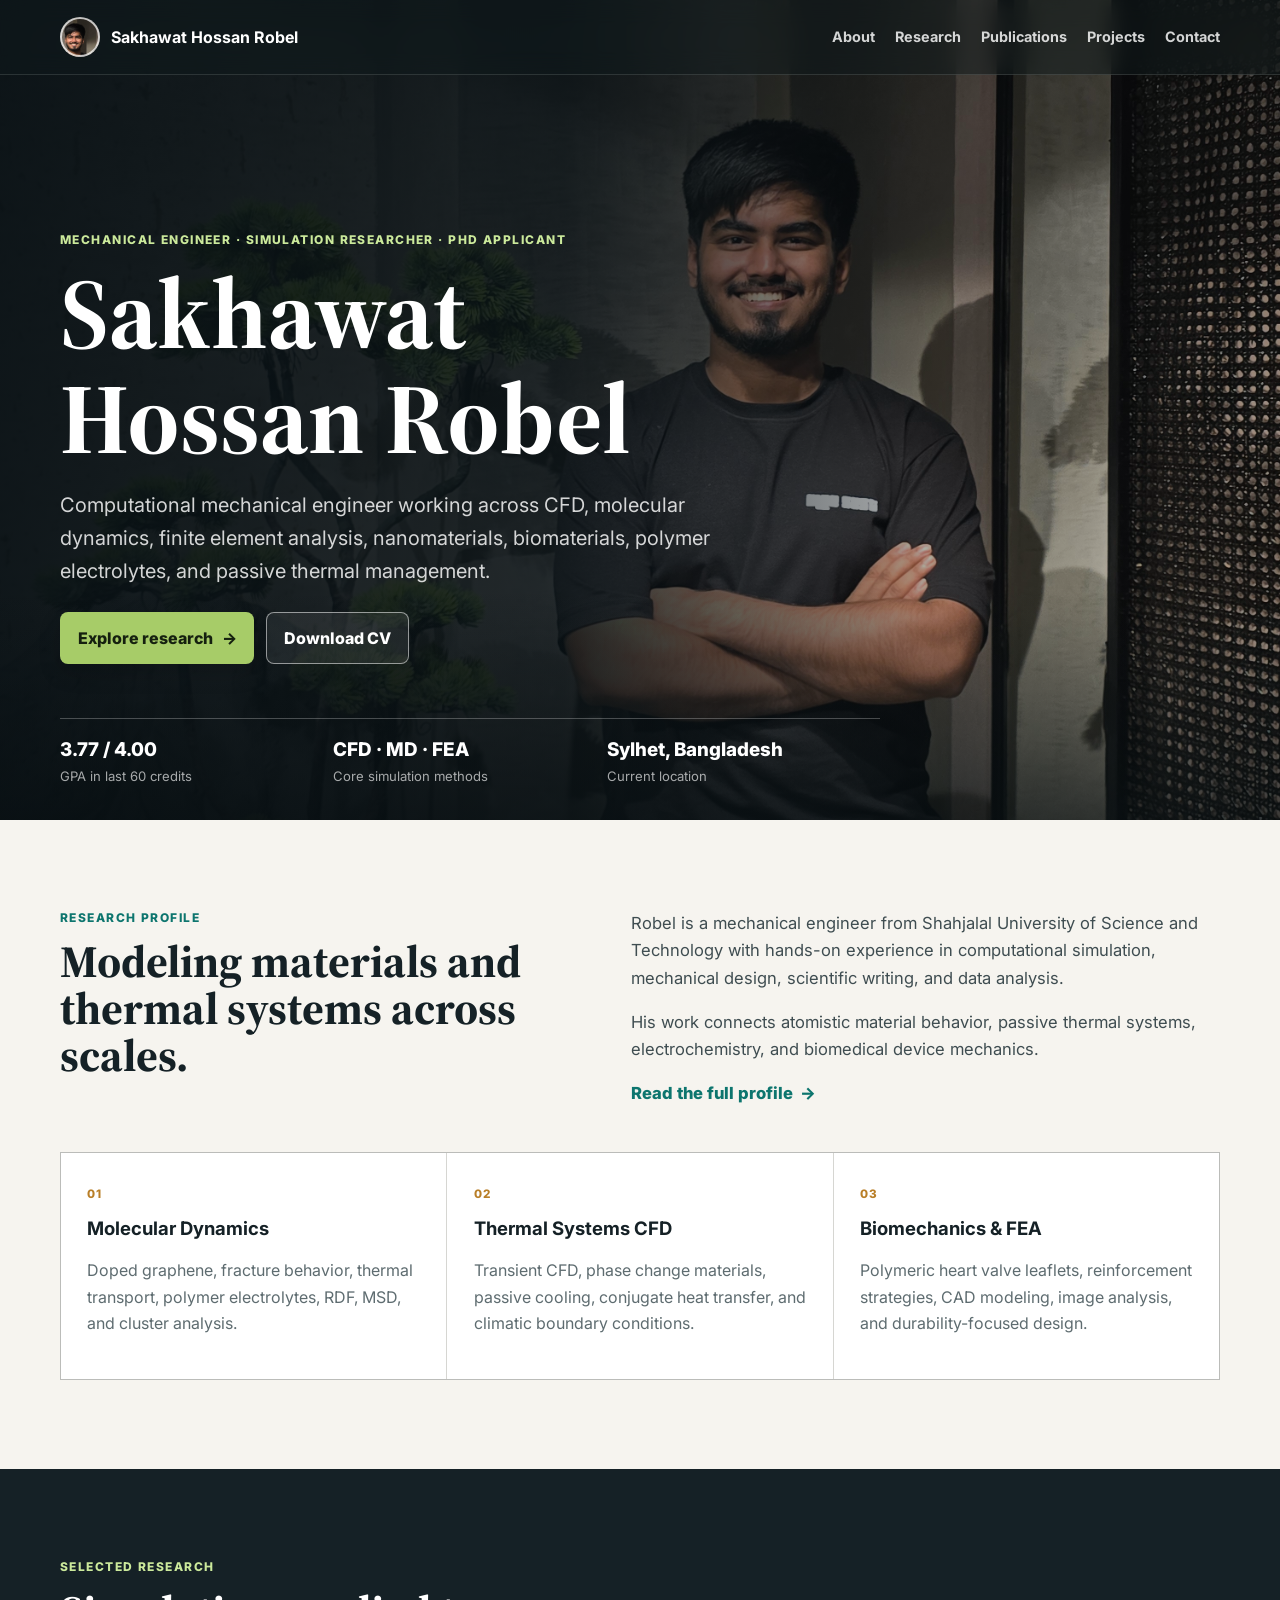
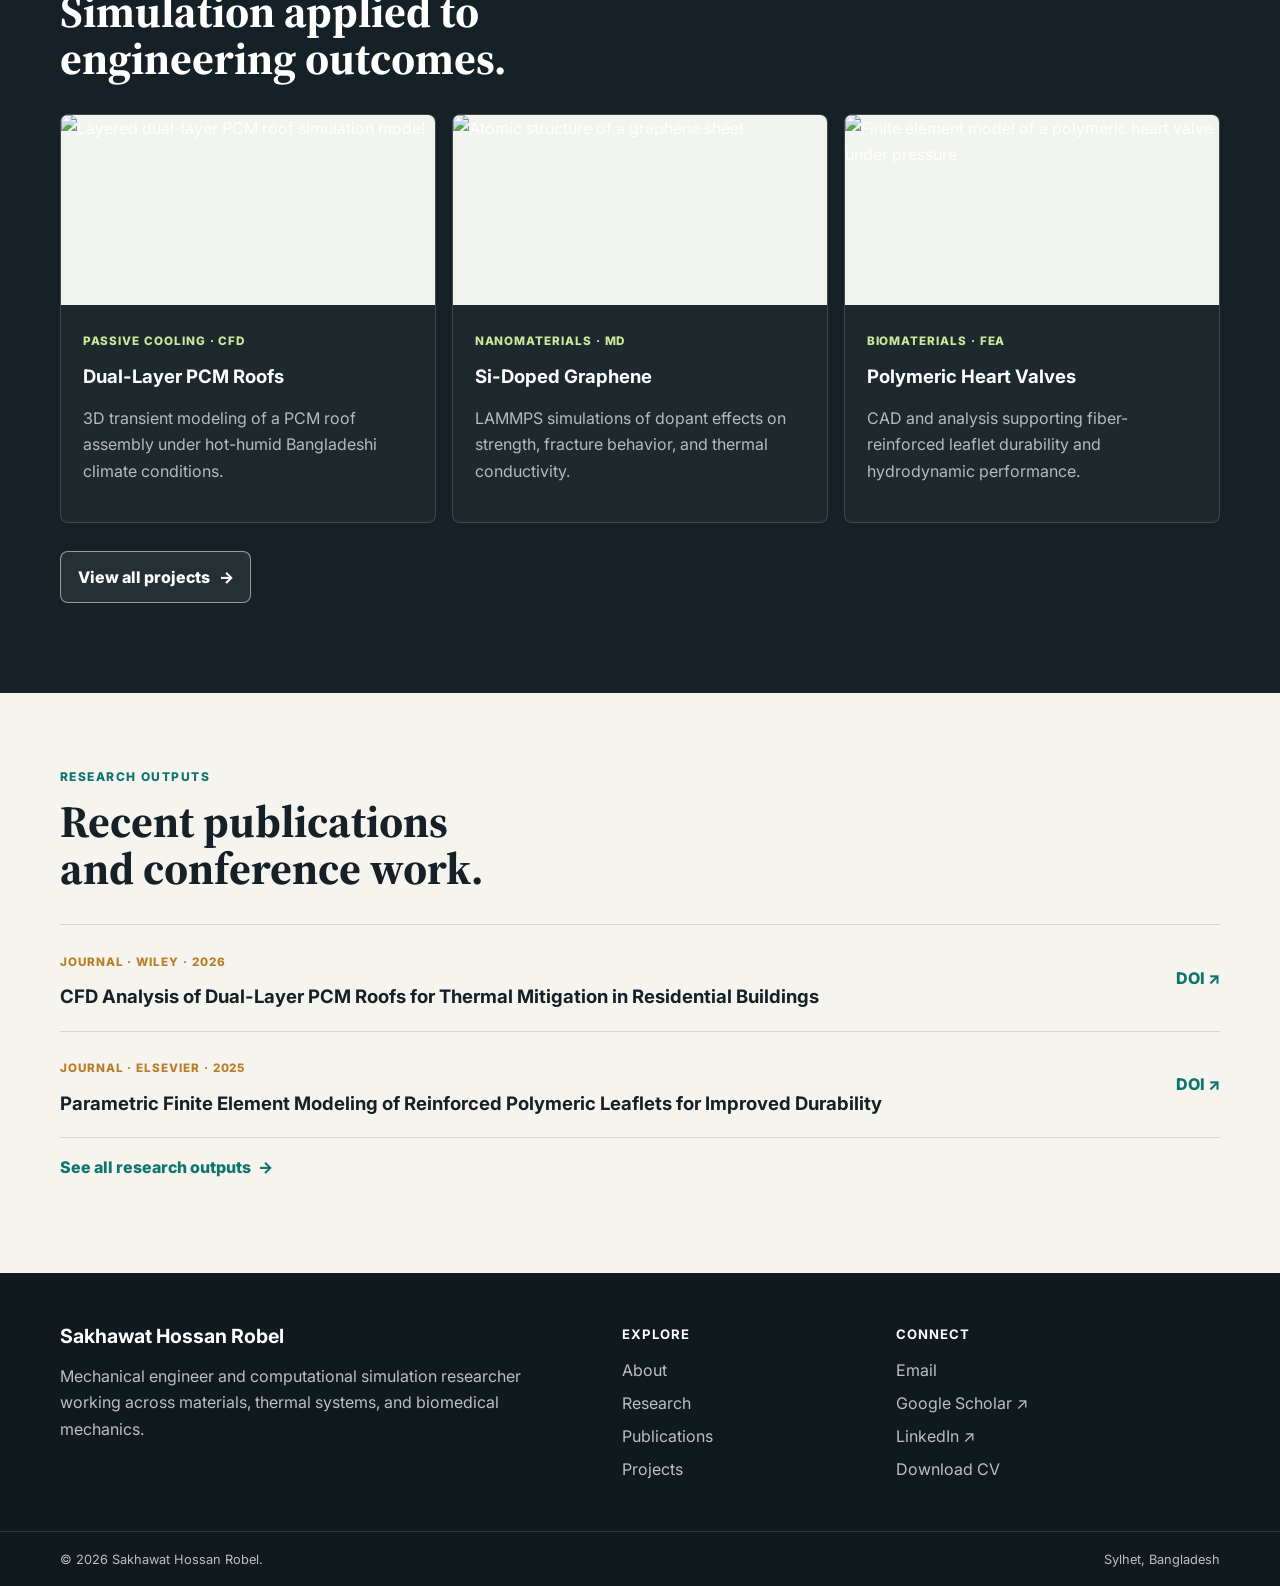
==== commit c603c4b6: "Add files via upload" ====
--- a/index.html
+++ b/index.html
@@ -1,41 +1,43 @@
-<!-- Portfolio website v1.1.0: home page begins. -->
+<!-- Portfolio website v1.2.0: home page begins. -->
 <!DOCTYPE html>
 <html lang="en">
 <head>
-  <meta charset="UTF-8">
-  <meta name="viewport" content="width=device-width, initial-scale=1.0">
-  <meta name="description" content="Academic portfolio of Sakhawat Hossan Robel, a mechanical engineer focused on CFD, molecular dynamics, finite element analysis, nanomaterials, biomaterials, and thermal systems.">
+  <meta charset="UTF-8"><meta name="viewport" content="width=device-width, initial-scale=1.0">
+  <meta name="description" content="Academic portfolio of Sakhawat Hossan Robel, a mechanical engineer focused on CFD, molecular dynamics, FEA, nanomaterials, biomaterials, and thermal systems.">
   <title>Sakhawat Hossan Robel | Mechanical Engineering Research</title>
   <link rel="preconnect" href="https://fonts.googleapis.com"><link rel="preconnect" href="https://fonts.gstatic.com" crossorigin>
   <link href="https://fonts.googleapis.com/css2?family=Inter:wght@400;500;600;700;800&family=Source+Serif+4:opsz,wght@8..60,600;8..60,700&display=swap" rel="stylesheet">
-  <link rel="stylesheet" href="styles.css?v=1.1.0">
+  <link rel="stylesheet" href="styles.css?v=1.2.0">
 </head>
 <body>
   <a class="skip-link" href="#main">Skip to content</a>
   <header class="site-header" data-header><nav class="nav-shell" aria-label="Primary navigation">
-    <a class="brand-mark" href="index.html" aria-label="Sakhawat Hossan Robel home"><img src="robel-photo.jpeg" alt=""><strong>Sakhawat Hossan Robel</strong></a>
+    <a class="brand-mark" href="index.html" aria-label="Sakhawat Hossan Robel home"><span class="brand-avatar" aria-hidden="true"></span><strong>Sakhawat Hossan Robel</strong></a>
     <button class="nav-toggle" type="button" aria-expanded="false" aria-controls="primary-menu" data-nav-toggle aria-label="Open navigation"><span></span><span></span><span></span></button>
     <div class="nav-links" id="primary-menu" data-nav-menu><a href="about.html">About</a><a href="research.html">Research</a><a href="publications.html">Publications</a><a href="projects.html">Projects</a><a href="contact.html">Contact</a></div>
   </nav></header>
   <main id="main">
     <section class="home-hero"><div class="home-hero-inner">
-      <div class="hero-copy-block"><p class="eyebrow light">Mechanical Engineer · Simulation Researcher · PhD Applicant</p><h1>Sakhawat<br>Hossan Robel</h1><p class="hero-summary">Computational mechanical engineer working across CFD, molecular dynamics, finite element analysis, nanomaterials, biomaterials, polymer electrolytes, and passive thermal management.</p>
-        <div class="button-row"><a class="button primary" href="research.html">Explore research <span aria-hidden="true">→</span></a><a class="button ghost" href="cv.pdf" download>Download CV</a></div>
-      </div>
+      <div class="hero-copy hero-animate"><p class="eyebrow light">Mechanical Engineer · Simulation Researcher · PhD Applicant</p><h1>Sakhawat<br>Hossan Robel</h1><p class="hero-summary">Computational mechanical engineer working across CFD, molecular dynamics, finite element analysis, nanomaterials, biomaterials, polymer electrolytes, and passive thermal management.</p><div class="button-row"><a class="button primary" href="research.html">Explore research <span aria-hidden="true">→</span></a><a class="button ghost" href="cv.pdf" download>Download CV</a></div></div>
       <dl class="hero-facts" aria-label="Academic highlights"><div><dt>3.77 / 4.00</dt><dd>GPA in last 60 credits</dd></div><div><dt>CFD · MD · FEA</dt><dd>Core simulation methods</dd></div><div><dt>Sylhet, Bangladesh</dt><dd>Current location</dd></div></dl>
     </div></section>
-    <section class="section overview-section">
-      <div class="two-column reveal"><div><p class="eyebrow">Research profile</p><h2>Modeling material behavior and thermal systems across scales.</h2></div><div class="prose"><p>Robel is a mechanical engineer from Shahjalal University of Science and Technology with hands-on experience in computer simulation, mechanical design, scientific writing, and data analysis.</p><p>His work connects atomistic material behavior, passive thermal systems, and biomedical device mechanics.</p><a class="text-link" href="about.html">Read the full profile <span aria-hidden="true">→</span></a></div></div>
-      <div class="focus-grid"><article class="focus-card reveal"><span>01</span><h3>Molecular Dynamics</h3><p>Doped graphene, fracture behavior, thermal conductivity, polymer electrolytes, RDF, MSD, and cluster analysis.</p></article><article class="focus-card reveal"><span>02</span><h3>Thermal Systems CFD</h3><p>Transient CFD, phase change materials, passive cooling, conjugate heat transfer, and climate-driven boundary conditions.</p></article><article class="focus-card reveal"><span>03</span><h3>Biomechanics &amp; FEA</h3><p>Polymeric heart valve leaflets, reinforcement strategies, CAD modeling, SEM image analysis, and durability-focused design.</p></article></div>
-    </section>
-    <section class="section dark-band"><div class="section-heading reveal"><p class="eyebrow light">Selected research</p><h2>Research grounded in simulation depth and engineering outcomes.</h2></div>
-      <div class="feature-grid"><article class="feature-card reveal"><p class="card-label">Passive cooling · CFD</p><h3>Dual-Layer PCM Roofs</h3><p>Developing a 3D CFD model in ANSYS Fluent to evaluate dual-layer PCM roofs in hot-humid climates using climatic data from Dhaka, Cox's Bazar, and Jashore.</p></article><article class="feature-card reveal"><p class="card-label">Nanomaterials · MD</p><h3>Doped Graphene</h3><p>Built LAMMPS models for N, B, B-N, and Si-doped graphene to investigate mechanical strength, stiffness, thermal transport, and fracture mechanisms.</p></article><article class="feature-card reveal"><p class="card-label">Biomaterials · CAD</p><h3>Polymeric Heart Valves</h3><p>Developed SolidWorks CAD models of fiber-reinforced polymeric heart valves and analyzed SEM images of biomaterial particle size using ImageJ.</p></article></div><div class="section-action"><a class="button outline-light" href="research.html">View research experience <span aria-hidden="true">→</span></a></div>
-    </section>
-    <section class="section latest-section"><div class="section-heading reveal"><p class="eyebrow">Research outputs</p><h2>Recent publications and conference work.</h2></div><div class="publication-preview"><article class="publication-row reveal"><div><span class="publication-type">Journal · Wiley · 2026</span><h3>CFD Analysis of Dual-Layer PCM Roofs for Thermal Mitigation in Residential Buildings</h3></div><a href="https://doi.org/10.1002/htj.70191" target="_blank" rel="noopener" aria-label="Open DOI for CFD Analysis of Dual-Layer PCM Roofs">DOI ↗</a></article><article class="publication-row reveal"><div><span class="publication-type">Journal · Elsevier · 2025</span><h3>Parametric Finite Element Modeling of Reinforced Polymeric Leaflets for Improved Durability</h3></div><a href="https://doi.org/10.1016/j.jmbbm.2024.106884" target="_blank" rel="noopener" aria-label="Open DOI for Parametric Finite Element Modeling">DOI ↗</a></article></div><a class="text-link" href="publications.html">See all research outputs <span aria-hidden="true">→</span></a></section>
-    <section class="contact-cta"><div class="contact-cta-inner reveal"><p class="eyebrow light">Contact</p><h2>Open to PhD conversations in mechanical engineering, materials, and simulation-driven research.</h2><div class="button-row"><a class="button primary" href="mailto:sakhawathossanrobel@gmail.com">Email Robel</a><a class="button ghost" href="contact.html">Contact details</a></div></div></section>
+
+    <section class="section"><div class="container">
+      <div class="split-intro reveal"><div><p class="eyebrow">Research profile</p><h2>Modeling materials and thermal systems across scales.</h2></div><div class="prose"><p>Robel is a mechanical engineer from Shahjalal University of Science and Technology with hands-on experience in computational simulation, mechanical design, scientific writing, and data analysis.</p><p>His work connects atomistic material behavior, passive thermal systems, electrochemistry, and biomedical device mechanics.</p><a class="text-link" href="about.html">Read the full profile <span aria-hidden="true">→</span></a></div></div>
+      <div class="focus-grid"><article class="focus-card reveal"><span>01</span><h3>Molecular Dynamics</h3><p>Doped graphene, fracture behavior, thermal transport, polymer electrolytes, RDF, MSD, and cluster analysis.</p></article><article class="focus-card reveal"><span>02</span><h3>Thermal Systems CFD</h3><p>Transient CFD, phase change materials, passive cooling, conjugate heat transfer, and climatic boundary conditions.</p></article><article class="focus-card reveal"><span>03</span><h3>Biomechanics &amp; FEA</h3><p>Polymeric heart valve leaflets, reinforcement strategies, CAD modeling, image analysis, and durability-focused design.</p></article></div>
+    </div></section>
+
+    <section class="section dark-band"><div class="container"><div class="section-heading reveal"><p class="eyebrow light">Selected research</p><h2>Simulation applied to engineering outcomes.</h2></div>
+      <div class="visual-grid">
+        <article class="visual-card reveal"><div class="visual-card-media"><img src="project-images/pcm-roof.png" alt="Layered dual-layer PCM roof simulation model"></div><div class="visual-card-body"><p class="card-label">Passive cooling · CFD</p><h3>Dual-Layer PCM Roofs</h3><p>3D transient modeling of a PCM roof assembly under hot-humid Bangladeshi climate conditions.</p></div></article>
+        <article class="visual-card reveal"><div class="visual-card-media"><img src="project-images/graphene.png" alt="Atomic structure of a graphene sheet"></div><div class="visual-card-body"><p class="card-label">Nanomaterials · MD</p><h3>Si-Doped Graphene</h3><p>LAMMPS simulations of dopant effects on strength, fracture behavior, and thermal conductivity.</p></div></article>
+        <article class="visual-card reveal"><div class="visual-card-media"><img src="project-images/heart-valve.png" alt="Finite element model of a polymeric heart valve under pressure"></div><div class="visual-card-body"><p class="card-label">Biomaterials · FEA</p><h3>Polymeric Heart Valves</h3><p>CAD and analysis supporting fiber-reinforced leaflet durability and hydrodynamic performance.</p></div></article>
+      </div><div class="section-action reveal"><a class="button ghost" href="projects.html">View all projects <span aria-hidden="true">→</span></a></div>
+    </div></section>
+
+    <section class="section compact"><div class="container"><div class="section-heading reveal"><p class="eyebrow">Research outputs</p><h2>Recent publications and conference work.</h2></div><div class="publication-preview"><article class="publication-row reveal"><div><span class="publication-type">Journal · Wiley · 2026</span><h3>CFD Analysis of Dual-Layer PCM Roofs for Thermal Mitigation in Residential Buildings</h3></div><a href="https://doi.org/10.1002/htj.70191" target="_blank" rel="noopener">DOI ↗</a></article><article class="publication-row reveal"><div><span class="publication-type">Journal · Elsevier · 2025</span><h3>Parametric Finite Element Modeling of Reinforced Polymeric Leaflets for Improved Durability</h3></div><a href="https://doi.org/10.1016/j.jmbbm.2024.106884" target="_blank" rel="noopener">DOI ↗</a></article></div><p><a class="text-link" href="publications.html">See all research outputs <span aria-hidden="true">→</span></a></p></div></section>
   </main>
-  <footer class="site-footer"><p>© <span data-year></span> Sakhawat Hossan Robel. Mechanical engineering research portfolio.</p></footer>
-  <script src="script.js?v=1.1.0"></script>
-</body>
-</html>
-<!-- Portfolio website v1.1.0: home page ends. -->
+  <footer class="site-footer"><div class="footer-main"><div class="footer-brand"><h2>Sakhawat Hossan Robel</h2><p>Mechanical engineer and computational simulation researcher working across materials, thermal systems, and biomedical mechanics.</p></div><div class="footer-column"><h3>Explore</h3><a href="about.html">About</a><a href="research.html">Research</a><a href="publications.html">Publications</a><a href="projects.html">Projects</a></div><div class="footer-column"><h3>Connect</h3><a href="mailto:sakhawathossanrobel@gmail.com">Email</a><a href="https://scholar.google.com/citations?hl=en&amp;user=4PLuLYYAAAAJ" target="_blank" rel="noopener">Google Scholar ↗</a><a href="https://www.linkedin.com/in/sakhawat-hossan-robel-b72205234" target="_blank" rel="noopener">LinkedIn ↗</a><a href="cv.pdf" download>Download CV</a></div></div><div class="footer-bottom"><div class="footer-bottom-inner"><p>© <span data-year></span> Sakhawat Hossan Robel.</p><p>Sylhet, Bangladesh</p></div></div></footer>
+  <script src="script.js?v=1.2.0"></script>
+</body></html>
+<!-- Portfolio website v1.2.0: home page ends. -->
--- a/styles.css
+++ b/styles.css
@@ -1,16 +1,234 @@
-/* Portfolio website v1.1.0: shared visual system begins. */
-:root{--ink:#142026;--muted:#5b696c;--paper:#f7f5f0;--surface:#fff;--line:rgba(20,32,38,.14);--green:#97bd5c;--teal:#0d7770;--gold:#c58b2f;--charcoal:#182127;--radius:8px;--shadow:0 18px 48px rgba(20,32,38,.09);--content:1180px}
-*{box-sizing:border-box}html{scroll-behavior:smooth}body{margin:0;color:var(--ink);background:var(--paper);font-family:"Inter",system-ui,sans-serif;line-height:1.65}img{display:block;max-width:100%}a{color:inherit;text-decoration:none}button{font:inherit}h1,h2{margin:0;font-family:"Source Serif 4",Georgia,serif;line-height:1.02;letter-spacing:0}h1{font-size:clamp(4rem,8.8vw,8.5rem)}h2{font-size:clamp(2.4rem,5vw,4.8rem)}h3{margin:0;font-size:1.18rem;line-height:1.3;letter-spacing:0}p{overflow-wrap:break-word}.skip-link{position:fixed;left:1rem;top:-5rem;z-index:100;padding:.75rem 1rem;color:#fff;background:var(--ink);border-radius:var(--radius)}.skip-link:focus{top:1rem}
-.site-header{position:fixed;inset:0 0 auto;z-index:50;color:#fff;background:rgba(13,20,24,.38);border-bottom:1px solid rgba(255,255,255,.1);backdrop-filter:blur(10px);transition:background .3s ease,box-shadow .3s ease}.site-header.scrolled,.inner-page .site-header{background:rgba(20,32,38,.97);box-shadow:0 8px 28px rgba(0,0,0,.12)}.nav-shell{width:min(var(--content),calc(100% - 2rem));min-height:76px;margin:0 auto;display:flex;align-items:center;justify-content:space-between;gap:1rem}.brand-mark{display:inline-flex;align-items:center;gap:.75rem;min-width:0;font-weight:800}.brand-mark img{width:42px;height:42px;flex:0 0 42px;border:2px solid rgba(255,255,255,.7);border-radius:50%;object-fit:cover;object-position:67% 53%}.nav-links{display:flex;align-items:center;gap:1.3rem;font-size:.91rem;font-weight:700}.nav-links a{position:relative;padding:.55rem 0;color:rgba(255,255,255,.86)}.nav-links a::after{content:"";position:absolute;left:0;right:0;bottom:.28rem;height:2px;background:var(--green);transform:scaleX(0);transform-origin:left;transition:transform .22s ease}.nav-links a:hover::after,.nav-links a:focus-visible::after,.nav-links a[aria-current="page"]::after{transform:scaleX(1)}.nav-links a[aria-current="page"]{color:#fff}.nav-toggle{display:none;width:44px;height:44px;padding:.65rem;border:1px solid rgba(255,255,255,.35);border-radius:50%;background:rgba(255,255,255,.08)}.nav-toggle span{display:block;height:2px;margin:5px 0;background:#fff}
-.home-hero{min-height:min(900px,94svh);position:relative;display:grid;align-items:end;overflow:hidden;color:#fff;background-color:var(--charcoal);background-image:linear-gradient(90deg,rgba(10,17,21,.97) 0%,rgba(10,17,21,.89) 42%,rgba(10,17,21,.35) 72%,rgba(10,17,21,.18) 100%),url("robel-photo.jpeg");background-size:cover;background-position:center 53%}.home-hero::after{content:"";position:absolute;inset:auto 0 0;height:28%;background:linear-gradient(transparent,rgba(8,15,18,.72));pointer-events:none}.home-hero-inner{position:relative;z-index:2;width:min(var(--content),calc(100% - 2rem));margin:0 auto;padding:9rem 0 2.2rem}.hero-copy-block{max-width:760px;animation:hero-enter .75s cubic-bezier(.2,.7,.2,1) both}.hero-summary{max-width:680px;margin:1.3rem 0 0;color:rgba(255,255,255,.84);font-size:clamp(1.05rem,1.6vw,1.3rem)}.hero-facts{width:min(850px,100%);display:grid;grid-template-columns:repeat(3,minmax(0,1fr));margin:clamp(2.4rem,7vh,5rem) 0 0;border-top:1px solid rgba(255,255,255,.24)}.hero-facts div{padding:1rem 1.4rem 0 0}.hero-facts dt{font-size:clamp(1rem,1.8vw,1.35rem);font-weight:800}.hero-facts dd{margin:.15rem 0 0;color:rgba(255,255,255,.64);font-size:.84rem}
-.eyebrow{margin:0 0 .85rem;color:var(--teal);font-size:.77rem;line-height:1.4;font-weight:800;letter-spacing:.12em;text-transform:uppercase}.eyebrow.light{color:#c4e58f}.button-row{display:flex;flex-wrap:wrap;gap:.75rem;margin-top:1.7rem}.button{min-height:48px;display:inline-flex;align-items:center;justify-content:center;gap:.6rem;padding:.8rem 1.12rem;border:1px solid transparent;border-radius:var(--radius);font-weight:800;transition:transform .2s ease,box-shadow .2s ease,background .2s ease}.button:hover{transform:translateY(-2px)}.button.primary{color:#15200f;background:var(--green);box-shadow:0 10px 24px rgba(0,0,0,.16)}.button.primary:hover{background:#a8ca72}.button.ghost,.button.outline-light{color:#fff;border-color:rgba(255,255,255,.52);background:rgba(255,255,255,.07)}.button.ghost:hover,.button.outline-light:hover{background:rgba(255,255,255,.14)}.text-link{display:inline-flex;gap:.45rem;align-items:center;color:var(--teal);font-weight:800}.text-link span,.button span{transition:transform .2s ease}.text-link:hover span,.button:hover span{transform:translateX(4px)}
-.section{padding:clamp(4.5rem,9vw,8rem) 1rem}.section-heading,.two-column,.focus-grid,.feature-grid,.publication-preview,.section-action,.page-content,.contact-cta-inner{width:min(var(--content),100%);margin-inline:auto}.section-heading{margin-bottom:2.5rem}.section-heading h2{max-width:900px}.two-column{display:grid;grid-template-columns:.95fr 1.05fr;gap:clamp(2rem,7vw,6rem);align-items:start}.prose{max-width:680px;color:#3e4c50;font-size:1.07rem}.prose p:first-child{margin-top:0}.focus-grid{display:grid;grid-template-columns:repeat(3,minmax(0,1fr));gap:1px;margin-top:4rem;background:var(--line);border:1px solid var(--line)}.focus-card{min-height:260px;padding:clamp(1.5rem,3vw,2.2rem);background:var(--surface);transition:transform .25s ease,box-shadow .25s ease}.focus-card:hover{position:relative;z-index:2;transform:translateY(-5px);box-shadow:var(--shadow)}.focus-card span,.card-label,.publication-type{display:inline-block;margin:0 0 1rem;color:var(--gold);font-size:.75rem;font-weight:800;letter-spacing:.08em;text-transform:uppercase}.focus-card p,.feature-card p,.publication-row p,.detail-card p,.detail-card li,.tool-group p{color:var(--muted)}
-.dark-band{color:#fff;background:var(--charcoal)}.dark-band h2{color:#fff}.feature-grid{display:grid;grid-template-columns:repeat(3,minmax(0,1fr));gap:1rem}.feature-card{min-height:290px;padding:1.6rem;border:1px solid rgba(255,255,255,.14);border-radius:var(--radius);background:rgba(255,255,255,.04);transition:transform .25s ease,border-color .25s ease,background .25s ease}.feature-card:hover{transform:translateY(-5px);border-color:rgba(196,229,143,.55);background:rgba(255,255,255,.07)}.feature-card p{color:rgba(255,255,255,.68)}.feature-card .card-label{color:#c4e58f}.section-action{margin-top:2rem}.latest-section{background:#edf3e8}.publication-preview{border-top:1px solid var(--line)}.publication-row{display:grid;grid-template-columns:1fr auto;gap:2rem;align-items:center;padding:1.6rem 0;border-bottom:1px solid var(--line)}.publication-row h3{max-width:900px}.publication-row>a{color:var(--teal);font-weight:800}.latest-section>.text-link{width:min(var(--content),calc(100% - 2rem));margin:1.5rem auto 0;display:flex}.contact-cta{padding:clamp(4.5rem,8vw,7rem) 1rem;color:#fff;background:var(--teal)}.contact-cta-inner{max-width:980px}.contact-cta h2{max-width:950px}.site-footer{padding:1.45rem 1rem;text-align:center;color:var(--muted);background:var(--paper);font-size:.88rem}
-.page-hero{padding:10rem 1rem 5rem;color:#fff;background:var(--charcoal)}.page-hero-inner{width:min(var(--content),100%);margin:0 auto}.page-hero h1{max-width:980px;font-size:clamp(3.6rem,8vw,7.2rem)}.page-hero p:last-child{max-width:720px;margin:1.2rem 0 0;color:rgba(255,255,255,.72);font-size:1.1rem}.page-content{padding:clamp(4rem,8vw,7rem) 0}.detail-grid{display:grid;grid-template-columns:repeat(2,minmax(0,1fr));gap:1rem}.detail-card{padding:clamp(1.4rem,3vw,2rem);border:1px solid var(--line);border-radius:var(--radius);background:var(--surface);box-shadow:0 12px 34px rgba(20,32,38,.05);transition:transform .25s ease,box-shadow .25s ease}.detail-card:hover{transform:translateY(-4px);box-shadow:var(--shadow)}.detail-card time,.detail-kicker{display:block;margin-bottom:.7rem;color:var(--teal);font-size:.8rem;font-weight:800;letter-spacing:.04em;text-transform:uppercase}.detail-card .meta{margin:.45rem 0 1rem;font-weight:700}.wide-card{grid-column:1/-1}.stack{display:grid;gap:1rem}.tools-grid{display:grid;grid-template-columns:repeat(4,minmax(0,1fr));gap:1px;background:var(--line);border:1px solid var(--line)}.tool-group{padding:1.4rem;background:var(--surface)}.metric-grid{display:grid;grid-template-columns:repeat(3,minmax(0,1fr));gap:.75rem;margin-top:1.5rem}.metric{padding:1rem;background:#edf3e8;border-radius:var(--radius)}.metric strong,.metric span{display:block}.metric strong{color:var(--teal);font-size:.72rem;text-transform:uppercase}.metric span{margin-top:.25rem;font-weight:800}
-.filter-bar{display:flex;flex-wrap:wrap;gap:.6rem;margin-bottom:1.5rem}.filter{min-height:42px;padding:.55rem 1rem;border:1px solid var(--line);border-radius:999px;color:var(--ink);background:#fff;font-weight:800;cursor:pointer;transition:color .2s ease,background .2s ease}.filter.active{color:#fff;background:var(--ink)}.publication-list{display:grid;gap:1rem}.publication{padding:1.5rem;border:1px solid var(--line);border-radius:var(--radius);background:#fff;box-shadow:0 12px 32px rgba(20,32,38,.05)}.publication.is-hidden{display:none}.publication h3{font-size:1.22rem}.publication p{color:var(--muted)}.publication a{color:var(--teal);font-weight:800}.contact-layout{display:grid;grid-template-columns:1fr .8fr;gap:clamp(2rem,7vw,6rem)}.contact-panel{padding:clamp(1.5rem,4vw,2.5rem);color:#fff;background:var(--teal);border-radius:var(--radius)}.contact-panel a{display:inline-block;font-weight:800;overflow-wrap:anywhere}.contact-panel p{color:rgba(255,255,255,.76)}
-.reveal{transform:translateY(16px);transition:transform .65s cubic-bezier(.2,.7,.2,1)}.reveal.is-visible{transform:translateY(0)}@keyframes hero-enter{from{opacity:0;transform:translateY(18px)}to{opacity:1;transform:none}}
-@media(max-width:900px){.nav-toggle{display:block}.nav-links{position:fixed;left:1rem;right:1rem;top:76px;display:none;flex-direction:column;align-items:stretch;gap:0;padding:.75rem;color:var(--ink);background:#fff;border-radius:var(--radius);box-shadow:var(--shadow)}.nav-links.open{display:flex}.nav-links a{padding:.8rem;color:var(--ink)}.two-column,.contact-layout{grid-template-columns:1fr}.focus-grid,.feature-grid{grid-template-columns:1fr}.focus-card{min-height:0}.detail-grid{grid-template-columns:1fr}.wide-card{grid-column:auto}.tools-grid{grid-template-columns:repeat(2,minmax(0,1fr))}.home-hero{background-image:linear-gradient(90deg,rgba(10,17,21,.96),rgba(10,17,21,.72)),url("robel-photo.jpeg");background-position:64% 53%}}
-@media(max-width:620px){.brand-mark strong{max-width:190px;line-height:1.15}.home-hero{min-height:820px;background-position:61% center}.home-hero-inner{padding-top:8rem}.hero-facts{grid-template-columns:1fr;gap:.7rem}.hero-facts div{padding-top:.7rem}.publication-row{grid-template-columns:1fr;gap:.7rem}.tools-grid,.metric-grid{grid-template-columns:1fr}h1{font-size:clamp(3.4rem,18vw,5.2rem)}h2{font-size:clamp(2.2rem,12vw,3.5rem)}}
-@media(prefers-reduced-motion:reduce){html{scroll-behavior:auto}*,*::before,*::after{animation-duration:.01ms!important;animation-iteration-count:1!important;transition-duration:.01ms!important}.reveal{transform:none}}
-.brand-mark img{display:none}.brand-mark::before{content:"";width:42px;height:42px;flex:0 0 42px;border:2px solid rgba(255,255,255,.7);border-radius:50%;background-image:url("robel-photo.jpeg");background-repeat:no-repeat;background-size:420%;background-position:68% 40%}
-/* Portfolio website v1.1.0: shared visual system ends. */
+/* Portfolio website v1.2.0: shared visual system begins. */
+:root {
+  --ink: #152126;
+  --ink-soft: #26343a;
+  --paper: #f6f4ef;
+  --surface: #ffffff;
+  --muted: #5e6c70;
+  --line: rgba(21, 33, 38, 0.14);
+  --teal: #0d756e;
+  --teal-dark: #095851;
+  --lime: #a7cc68;
+  --gold: #b97f28;
+  --mist: #eaf0e5;
+  --radius: 8px;
+  --shadow: 0 18px 42px rgba(20, 33, 38, 0.09);
+  --content: 1160px;
+}
+
+* { box-sizing: border-box; }
+html { scroll-behavior: smooth; }
+body { margin: 0; color: var(--ink); background: var(--paper); font-family: "Inter", system-ui, sans-serif; line-height: 1.65; }
+img { display: block; max-width: 100%; }
+a { color: inherit; text-decoration: none; }
+button { color: inherit; font: inherit; }
+h1, h2 { margin: 0; font-family: "Source Serif 4", Georgia, serif; line-height: 1.05; letter-spacing: 0; }
+h1 { font-size: clamp(3.4rem, 7vw, 6.7rem); }
+h2 { font-size: clamp(2rem, 3.5vw, 3.25rem); }
+h3 { margin: 0; font-size: 1.16rem; line-height: 1.35; letter-spacing: 0; }
+p { overflow-wrap: break-word; }
+ul { padding-left: 1.15rem; }
+
+.skip-link { position: fixed; top: -5rem; left: 1rem; z-index: 100; padding: .75rem 1rem; color: #fff; background: var(--ink); border-radius: var(--radius); }
+.skip-link:focus { top: 1rem; }
+.container { width: min(var(--content), calc(100% - 2rem)); margin-inline: auto; }
+
+.site-header { position: fixed; inset: 0 0 auto; z-index: 50; color: #fff; background: rgba(15, 25, 29, .48); border-bottom: 1px solid rgba(255,255,255,.12); backdrop-filter: blur(12px); transition: background .3s ease, box-shadow .3s ease; }
+.site-header.scrolled, .inner-page .site-header { background: rgba(21, 33, 38, .97); box-shadow: 0 8px 28px rgba(0,0,0,.13); }
+.nav-shell { width: min(var(--content), calc(100% - 2rem)); min-height: 74px; margin: 0 auto; display: flex; align-items: center; justify-content: space-between; gap: 1rem; }
+.brand-mark { display: inline-flex; align-items: center; gap: .7rem; min-width: 0; font-weight: 800; }
+.brand-avatar { width: 40px; height: 40px; flex: 0 0 40px; border: 2px solid rgba(255,255,255,.72); border-radius: 50%; background: url("robel-photo.jpeg") 68% 40% / 420% no-repeat; }
+.nav-links { display: flex; align-items: center; gap: 1.25rem; font-size: .9rem; font-weight: 700; }
+.nav-links a { position: relative; padding: .5rem 0; color: rgba(255,255,255,.82); }
+.nav-links a::after { content: ""; position: absolute; right: 0; bottom: .25rem; left: 0; height: 2px; background: var(--lime); transform: scaleX(0); transform-origin: left; transition: transform .25s ease; }
+.nav-links a:hover::after, .nav-links a:focus-visible::after, .nav-links a[aria-current="page"]::after { transform: scaleX(1); }
+.nav-links a[aria-current="page"] { color: #fff; }
+.nav-toggle { display: none; width: 42px; height: 42px; padding: .6rem; border: 1px solid rgba(255,255,255,.4); border-radius: 50%; background: rgba(255,255,255,.08); }
+.nav-toggle span { display: block; height: 2px; margin: 5px 0; background: #fff; transition: transform .2s ease, opacity .2s ease; }
+.nav-toggle[aria-expanded="true"] span:first-child { transform: translateY(7px) rotate(45deg); }
+.nav-toggle[aria-expanded="true"] span:nth-child(2) { opacity: 0; }
+.nav-toggle[aria-expanded="true"] span:last-child { transform: translateY(-7px) rotate(-45deg); }
+
+.eyebrow { margin: 0 0 .75rem; color: var(--teal); font-size: .75rem; font-weight: 800; letter-spacing: .12em; line-height: 1.4; text-transform: uppercase; }
+.eyebrow.light { color: #cbe99b; }
+.lead { max-width: 720px; color: var(--muted); font-size: 1.08rem; }
+.section { padding: clamp(4rem, 7vw, 6.5rem) 0; }
+.section.compact { padding-block: clamp(3.25rem, 6vw, 5rem); }
+.section-heading { max-width: 760px; margin-bottom: 2rem; }
+.section-heading h2 { text-wrap: balance; }
+.section-heading .lead { margin: .9rem 0 0; }
+.split-intro { display: grid; grid-template-columns: minmax(0, .9fr) minmax(360px, 1.1fr); gap: clamp(2.25rem, 7vw, 6rem); align-items: start; }
+.prose { max-width: 690px; color: #3f4d51; font-size: 1.04rem; }
+.prose p:first-child { margin-top: 0; }
+.text-link { display: inline-flex; align-items: center; gap: .45rem; color: var(--teal); font-weight: 800; }
+.text-link span, .button span { transition: transform .2s ease; }
+.text-link:hover span, .button:hover span { transform: translateX(4px); }
+
+.home-hero { min-height: min(820px, 92svh); position: relative; display: grid; align-items: end; overflow: hidden; color: #fff; background-color: var(--ink); background-image: linear-gradient(90deg, rgba(9,17,21,.97) 0%, rgba(9,17,21,.88) 44%, rgba(9,17,21,.34) 72%, rgba(9,17,21,.16) 100%), url("robel-photo.jpeg"); background-position: center 54%; background-size: cover; }
+.home-hero::after { content: ""; position: absolute; inset: auto 0 0; height: 28%; background: linear-gradient(transparent, rgba(7,14,17,.7)); }
+.home-hero-inner { position: relative; z-index: 2; width: min(var(--content), calc(100% - 2rem)); margin: 0 auto; padding: 8.5rem 0 2rem; }
+.hero-copy { max-width: 700px; }
+.hero-copy h1 { max-width: 680px; font-size: clamp(4rem, 7.8vw, 7.3rem); }
+.hero-summary { max-width: 650px; margin: 1.15rem 0 0; color: rgba(255,255,255,.82); font-size: clamp(1rem, 1.6vw, 1.25rem); }
+.button-row { display: flex; flex-wrap: wrap; gap: .75rem; margin-top: 1.5rem; }
+.button { min-height: 46px; display: inline-flex; align-items: center; justify-content: center; gap: .55rem; padding: .75rem 1.05rem; border: 1px solid transparent; border-radius: var(--radius); font-weight: 800; transition: transform .2s ease, box-shadow .2s ease, background .2s ease; }
+.button:hover { transform: translateY(-2px); }
+.button.primary { color: #15200f; background: var(--lime); box-shadow: 0 9px 22px rgba(0,0,0,.16); }
+.button.primary:hover { background: #b6d77d; }
+.button.ghost { color: #fff; border-color: rgba(255,255,255,.52); background: rgba(255,255,255,.07); }
+.button.ghost:hover { background: rgba(255,255,255,.14); }
+.hero-facts { width: min(820px, 100%); display: grid; grid-template-columns: repeat(3, minmax(0,1fr)); margin: clamp(2.2rem, 6vh, 4.2rem) 0 0; border-top: 1px solid rgba(255,255,255,.25); }
+.hero-facts div { padding: .9rem 1.25rem 0 0; }
+.hero-facts dt { font-size: 1.18rem; font-weight: 800; }
+.hero-facts dd { margin: .1rem 0 0; color: rgba(255,255,255,.64); font-size: .82rem; }
+
+.focus-grid { display: grid; grid-template-columns: repeat(3, minmax(0,1fr)); gap: 1px; margin-top: 2.75rem; border: 1px solid var(--line); background: var(--line); }
+.focus-card { padding: 1.65rem; background: var(--surface); transition: transform .25s ease, box-shadow .25s ease; }
+.focus-card:hover { position: relative; z-index: 2; transform: translateY(-5px); box-shadow: var(--shadow); }
+.focus-card span, .card-label, .publication-type { display: inline-block; margin: 0 0 .75rem; color: var(--gold); font-size: .73rem; font-weight: 800; letter-spacing: .08em; text-transform: uppercase; }
+.focus-card p, .detail-card p, .detail-card li, .tool-card p, .publication p, .project-copy p, .project-copy li { color: var(--muted); }
+
+.dark-band { color: #fff; background: var(--ink); }
+.dark-band .section-heading h2 { color: #fff; }
+.visual-grid { display: grid; grid-template-columns: repeat(3, minmax(0,1fr)); gap: 1rem; }
+.visual-card { overflow: hidden; border: 1px solid rgba(255,255,255,.14); border-radius: var(--radius); background: rgba(255,255,255,.04); transition: transform .3s ease, border-color .3s ease; }
+.visual-card:hover { transform: translateY(-6px); border-color: rgba(203,233,155,.52); }
+.visual-card-media { height: 190px; overflow: hidden; background: #f2f4ef; }
+.visual-card-media img { width: 100%; height: 100%; object-fit: contain; transition: transform .55s cubic-bezier(.2,.7,.2,1); }
+.visual-card:hover img { transform: scale(1.045); }
+.visual-card-body { padding: 1.35rem; }
+.visual-card-body .card-label { color: #cbe99b; }
+.visual-card-body p { color: rgba(255,255,255,.68); }
+.section-action { margin-top: 1.75rem; }
+
+.publication-preview { border-top: 1px solid var(--line); }
+.publication-row { display: grid; grid-template-columns: 1fr auto; gap: 2rem; align-items: center; padding: 1.35rem 0; border-bottom: 1px solid var(--line); }
+.publication-row h3 { max-width: 870px; }
+.publication-row > a { color: var(--teal); font-weight: 800; }
+
+.page-hero { padding: 9.25rem 0 4.5rem; color: #fff; background: var(--ink); }
+.page-hero-inner { width: min(var(--content), calc(100% - 2rem)); margin: 0 auto; }
+.page-hero h1 { max-width: 880px; font-size: clamp(3rem, 5vw, 4.9rem); text-wrap: balance; }
+.page-hero .lead { margin: .9rem 0 0; color: rgba(255,255,255,.7); }
+.detail-grid { display: grid; grid-template-columns: repeat(2, minmax(0,1fr)); gap: 1rem; }
+.detail-card { padding: 1.5rem; border: 1px solid var(--line); border-radius: var(--radius); background: var(--surface); box-shadow: 0 10px 30px rgba(20,33,38,.05); transition: transform .25s ease, box-shadow .25s ease; }
+.detail-card:hover { transform: translateY(-4px); box-shadow: var(--shadow); }
+.detail-card time, .detail-kicker { display: block; margin-bottom: .65rem; color: var(--teal); font-size: .76rem; font-weight: 800; letter-spacing: .05em; text-transform: uppercase; }
+.detail-card .meta { margin: .4rem 0 .85rem; color: #48575b; font-weight: 700; }
+.detail-card p:last-child, .detail-card ul:last-child { margin-bottom: 0; }
+.wide-card { grid-column: 1 / -1; }
+.metric-grid { display: grid; grid-template-columns: repeat(3, minmax(0,1fr)); gap: .65rem; margin-top: 1.25rem; }
+.metric { padding: .85rem; border-radius: var(--radius); background: var(--mist); }
+.metric strong, .metric span { display: block; }
+.metric strong { color: var(--teal); font-size: .68rem; text-transform: uppercase; }
+.metric span { margin-top: .2rem; font-weight: 800; }
+.tools-grid { display: grid; grid-template-columns: repeat(4, minmax(0,1fr)); gap: 1px; border: 1px solid var(--line); background: var(--line); }
+.tool-card { padding: 1.3rem; background: var(--surface); }
+.interest-grid { display: grid; grid-template-columns: repeat(3, minmax(0,1fr)); gap: .8rem; }
+.interest-item { padding: 1.25rem; border-left: 3px solid var(--teal); background: var(--surface); }
+
+.research-entry { display: grid; grid-template-columns: 260px 1fr; overflow: hidden; border: 1px solid var(--line); border-radius: var(--radius); background: var(--surface); box-shadow: 0 10px 30px rgba(20,33,38,.05); }
+.research-entry + .research-entry { margin-top: 1rem; }
+.research-entry-media { min-height: 245px; background: #eef1ec; }
+.research-entry-media img { width: 100%; height: 100%; object-fit: cover; transition: transform .5s ease; }
+.research-entry:hover img { transform: scale(1.035); }
+.research-entry-body { padding: 1.55rem; }
+.research-entry-body ul { margin-bottom: 0; color: var(--muted); }
+
+.project-list { display: grid; gap: 1.25rem; }
+.project-feature { display: grid; grid-template-columns: minmax(330px,.85fr) minmax(0,1.15fr); overflow: hidden; border: 1px solid var(--line); border-radius: var(--radius); background: var(--surface); box-shadow: 0 14px 36px rgba(20,33,38,.06); }
+.project-feature:nth-child(even) { grid-template-columns: minmax(0,1.15fr) minmax(330px,.85fr); }
+.project-feature:nth-child(even) .project-media { order: 2; }
+.project-media { min-height: 350px; overflow: hidden; background: #edf0eb; }
+.project-media img { width: 100%; height: 100%; object-fit: contain; transition: transform .6s cubic-bezier(.2,.7,.2,1); }
+.project-feature:hover .project-media img { transform: scale(1.035); }
+.project-copy { padding: clamp(1.5rem, 3vw, 2.25rem); }
+.project-copy h2 { font-size: clamp(1.75rem, 2.5vw, 2.35rem); }
+.project-copy .card-label { margin-top: 0; color: var(--teal); }
+
+.filter-bar { display: flex; flex-wrap: wrap; gap: .55rem; margin-bottom: 1.25rem; }
+.filter { min-height: 40px; padding: .5rem .9rem; border: 1px solid var(--line); border-radius: 999px; background: #fff; font-weight: 800; cursor: pointer; transition: color .2s ease, background .2s ease, transform .2s ease; }
+.filter:hover { transform: translateY(-1px); }
+.filter.active { color: #fff; background: var(--ink); }
+.publication-list { display: grid; gap: .85rem; }
+.publication { padding: 1.35rem; border: 1px solid var(--line); border-radius: var(--radius); background: #fff; box-shadow: 0 10px 26px rgba(20,33,38,.04); transition: transform .25s ease, box-shadow .25s ease; }
+.publication:hover { transform: translateY(-3px); box-shadow: var(--shadow); }
+.publication.is-hidden { display: none; }
+.publication h3 { max-width: 970px; }
+.publication p { margin-bottom: .5rem; }
+.publication a { color: var(--teal); font-weight: 800; }
+
+.contact-layout { display: grid; grid-template-columns: 1fr .8fr; gap: clamp(2rem, 7vw, 6rem); align-items: start; }
+.contact-panel { padding: 2rem; color: #fff; border-radius: var(--radius); background: var(--teal); box-shadow: 0 18px 46px rgba(13,117,110,.18); }
+.contact-panel a { font-weight: 800; overflow-wrap: anywhere; }
+.contact-panel p { color: rgba(255,255,255,.72); }
+.social-links { display: flex; flex-wrap: wrap; gap: .6rem; margin-top: 1.25rem; }
+.social-link { padding: .55rem .75rem; border: 1px solid rgba(255,255,255,.42); border-radius: var(--radius); font-size: .88rem; font-weight: 800; transition: background .2s ease; }
+.social-link:hover { background: rgba(255,255,255,.12); }
+
+.site-footer { color: rgba(255,255,255,.72); background: #10191d; }
+.footer-main { width: min(var(--content), calc(100% - 2rem)); display: grid; grid-template-columns: 1.45fr .65fr .9fr; gap: 2.5rem; margin: 0 auto; padding: 3.3rem 0 2.6rem; }
+.footer-brand h2 { color: #fff; font-family: "Inter", system-ui, sans-serif; font-size: 1.22rem; }
+.footer-brand p { max-width: 470px; margin-bottom: 0; }
+.footer-column h3 { margin-bottom: .8rem; color: #fff; font-size: .82rem; letter-spacing: .08em; text-transform: uppercase; }
+.footer-column a { display: table; margin: .42rem 0; transition: color .2s ease; }
+.footer-column a:hover { color: var(--lime); }
+.footer-bottom { border-top: 1px solid rgba(255,255,255,.11); }
+.footer-bottom-inner { width: min(var(--content), calc(100% - 2rem)); display: flex; justify-content: space-between; gap: 1rem; margin: 0 auto; padding: 1.05rem 0; font-size: .8rem; }
+.footer-bottom p { margin: 0; }
+
+.motion .reveal { opacity: .01; transform: translateY(20px); transition: opacity .65s ease, transform .65s cubic-bezier(.2,.7,.2,1); }
+.motion .reveal.is-visible, .motion-failsafe .reveal { opacity: 1; transform: none; }
+.hero-animate > * { animation: rise-in .72s cubic-bezier(.2,.7,.2,1) both; }
+.hero-animate > *:nth-child(2) { animation-delay: .08s; }
+.hero-animate > *:nth-child(3) { animation-delay: .16s; }
+.hero-animate > *:nth-child(4) { animation-delay: .24s; }
+@keyframes rise-in { from { opacity: 0; transform: translateY(18px); } to { opacity: 1; transform: none; } }
+
+@media (max-width: 900px) {
+  .nav-toggle { display: block; }
+  .nav-links { position: fixed; top: 74px; right: 1rem; left: 1rem; display: none; flex-direction: column; align-items: stretch; gap: 0; padding: .7rem; color: var(--ink); border-radius: var(--radius); background: #fff; box-shadow: var(--shadow); }
+  .nav-links.open { display: flex; animation: menu-in .2s ease both; }
+  .nav-links a { padding: .7rem; color: var(--ink); }
+  .nav-links a[aria-current="page"] { color: var(--ink); }
+  .split-intro, .contact-layout { grid-template-columns: 1fr; }
+  .visual-grid, .interest-grid { grid-template-columns: 1fr; }
+  .focus-grid { grid-template-columns: 1fr; }
+  .detail-grid { grid-template-columns: 1fr; }
+  .wide-card { grid-column: auto; }
+  .tools-grid { grid-template-columns: repeat(2, minmax(0,1fr)); }
+  .project-feature, .project-feature:nth-child(even) { grid-template-columns: 1fr; }
+  .project-feature:nth-child(even) .project-media { order: 0; }
+  .project-media { min-height: 290px; }
+  .home-hero { background-image: linear-gradient(90deg, rgba(9,17,21,.96), rgba(9,17,21,.68)), url("robel-photo.jpeg"); background-position: 64% center; }
+  .footer-main { grid-template-columns: 1fr 1fr; }
+  .footer-brand { grid-column: 1 / -1; }
+  @keyframes menu-in { from { opacity: 0; transform: translateY(-6px); } to { opacity: 1; transform: none; } }
+}
+
+@media (max-width: 640px) {
+  .brand-mark strong { max-width: 190px; line-height: 1.15; }
+  .home-hero { min-height: 780px; }
+  .home-hero-inner { padding-top: 7.5rem; }
+  .hero-copy h1 { font-size: clamp(3.3rem, 17vw, 5rem); }
+  .hero-facts { grid-template-columns: 1fr; gap: .55rem; }
+  .hero-facts div { padding-top: .65rem; }
+  .page-hero { padding: 8.5rem 0 3.5rem; }
+  .page-hero h1 { font-size: clamp(2.6rem, 12vw, 3.45rem); }
+  .section { padding-block: 3.5rem; }
+  .metric-grid, .tools-grid { grid-template-columns: 1fr; }
+  .research-entry { grid-template-columns: 1fr; }
+  .research-entry-media { min-height: 230px; }
+  .publication-row { grid-template-columns: 1fr; gap: .65rem; }
+  .project-media { min-height: 240px; }
+  .footer-main { grid-template-columns: 1fr; gap: 1.6rem; padding-top: 2.6rem; }
+  .footer-brand { grid-column: auto; }
+  .footer-bottom-inner { flex-direction: column; }
+}
+
+@media (prefers-reduced-motion: reduce) {
+  html { scroll-behavior: auto; }
+  *, *::before, *::after { animation-duration: .01ms !important; animation-iteration-count: 1 !important; transition-duration: .01ms !important; }
+  .motion .reveal { opacity: 1; transform: none; }
+}
+/* Portfolio website v1.2.0: shared visual system ends. */
